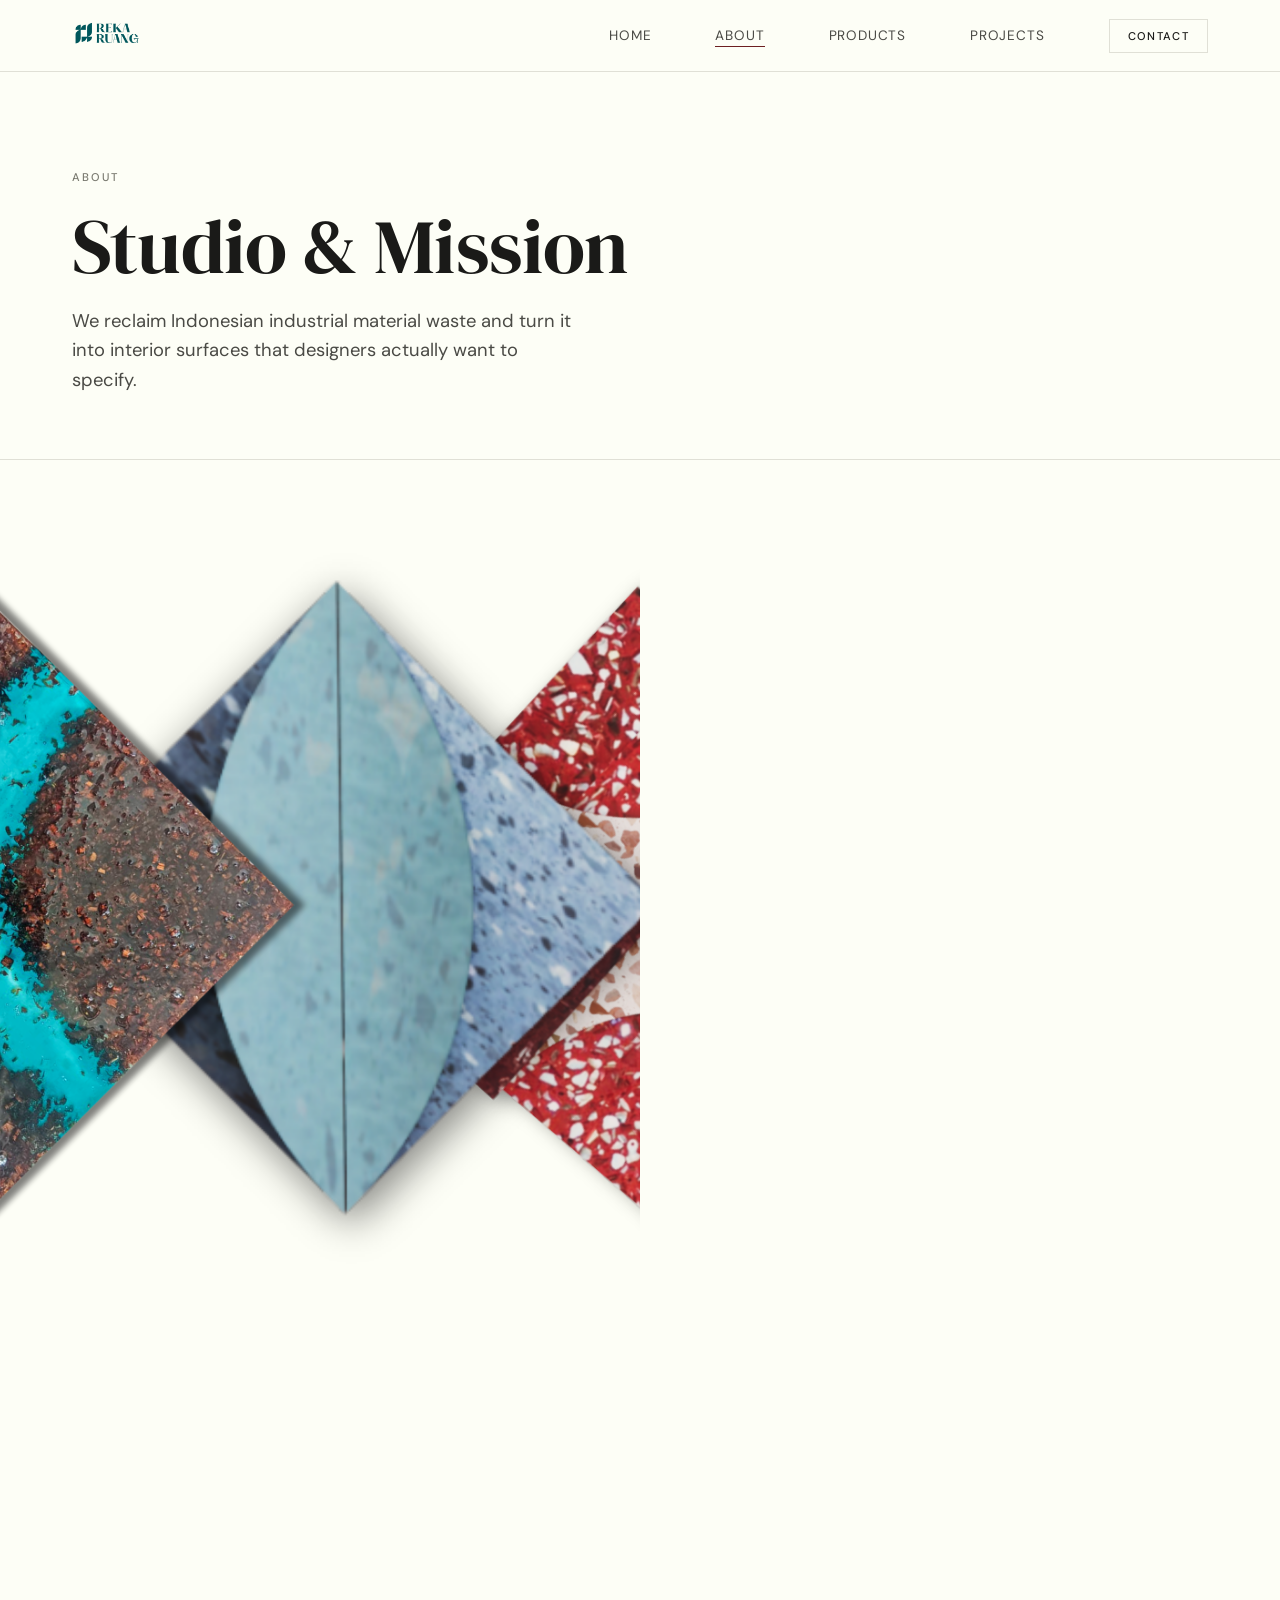
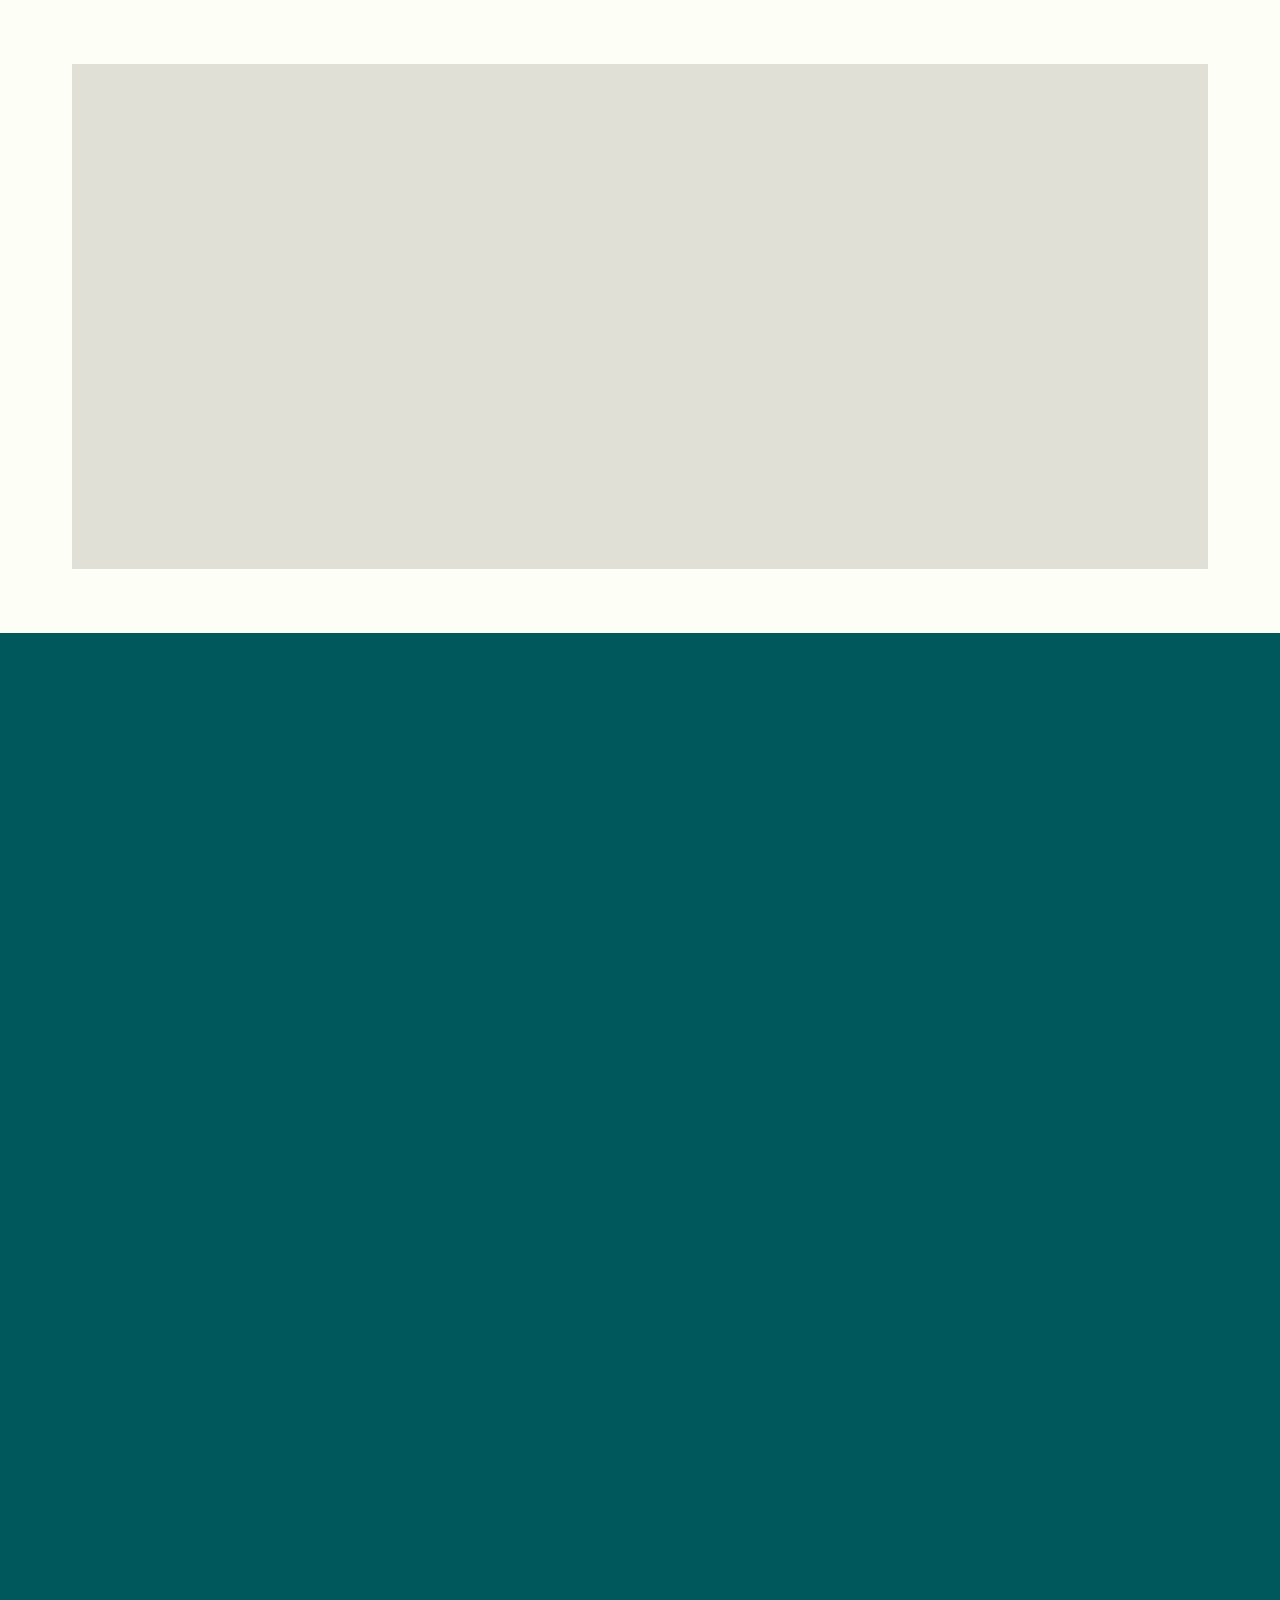
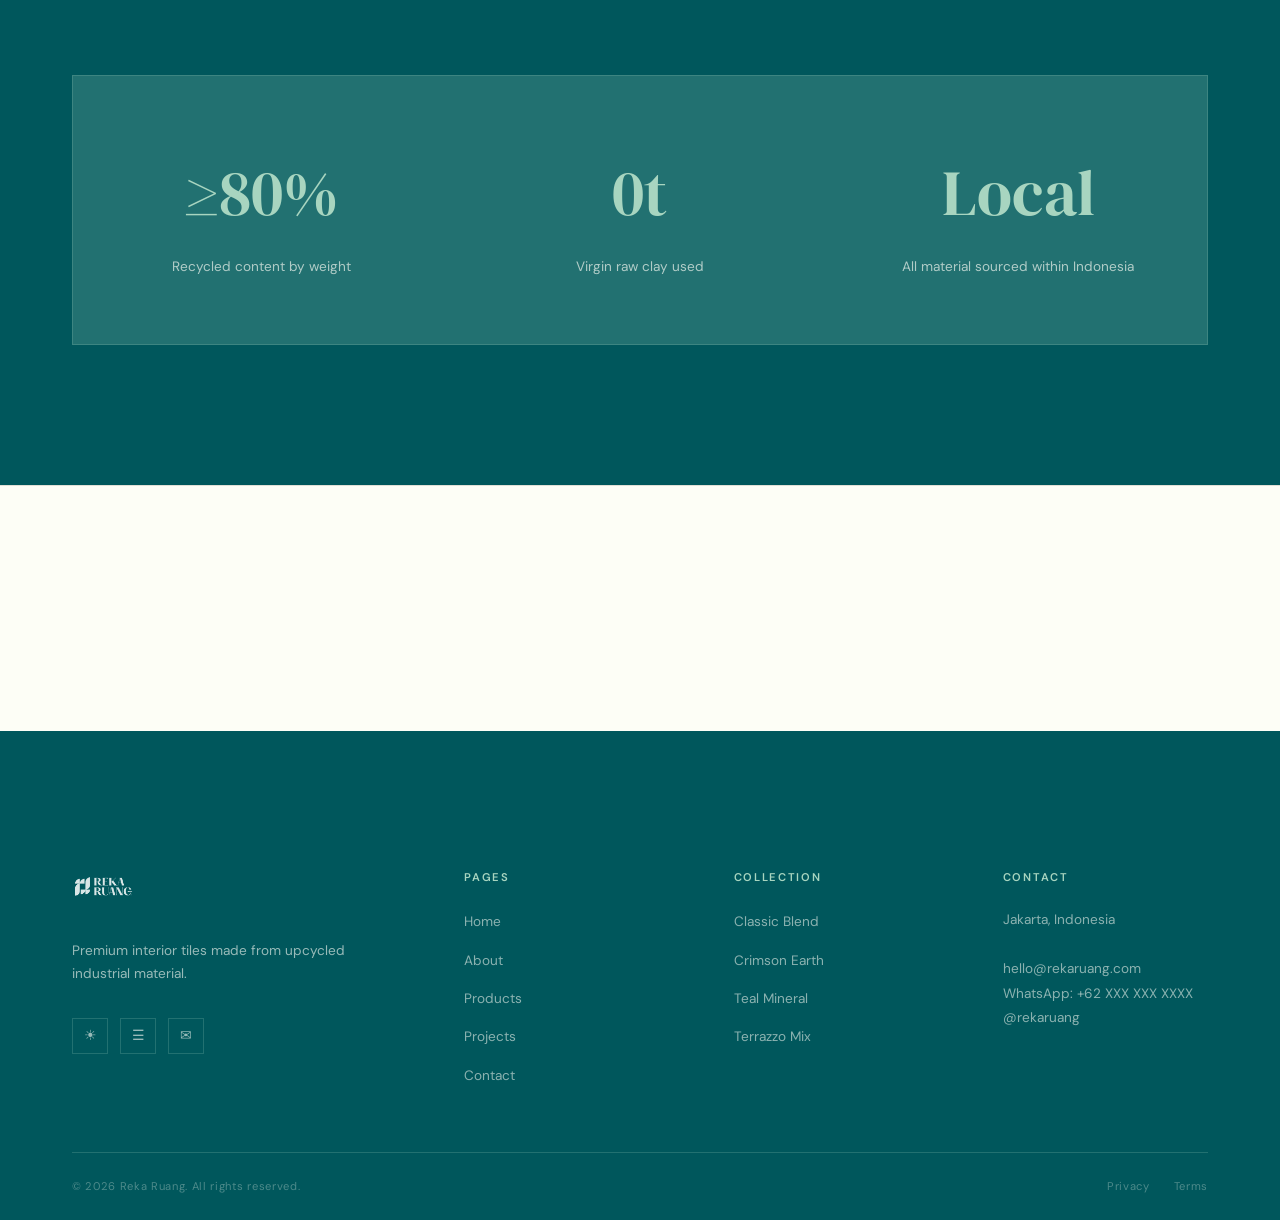
==== about.html @ 0cceb555 "first commit" ====
<!DOCTYPE html>
<html lang="en">

<head>
  <meta charset="UTF-8">
  <meta name="viewport" content="width=device-width, initial-scale=1.0">
  <meta name="description"
    content="About Reka Ruang — our studio, vision, and commitment to upcycled interior materials in Indonesia.">
  <title>About — Reka Ruang</title>
  <link rel="stylesheet" href="css/style.css">
</head>

<body>

  <!-- ══ NAVBAR ══ -->
  <nav class="navbar solid" aria-label="Main navigation">
    <div class="container navbar-inner">
      <a href="index.html" class="navbar-logo" aria-label="Reka Ruang Home">
        <img src="assets/images/ASSET LOGO.png" alt="Reka Ruang" class="logo-img">
      </a>
      <ul class="nav-links" role="list">
        <li><a href="index.html" class="nav-link">Home</a></li>
        <li><a href="about.html" class="nav-link active">About</a></li>
        <li><a href="catalog.html" class="nav-link">Products</a></li>
        <li><a href="gallery.html" class="nav-link">Projects</a></li>
        <li><a href="contact.html" class="nav-contact">Contact</a></li>
      </ul>
      <button class="hamburger" aria-label="Open menu" aria-expanded="false" aria-controls="mobile-menu">
        <span></span><span></span><span></span>
      </button>
    </div>
  </nav>
  <nav class="mobile-menu" id="mobile-menu" aria-label="Mobile navigation">
    <a href="index.html" class="nav-link">Home</a>
    <a href="about.html" class="nav-link active">About</a>
    <a href="catalog.html" class="nav-link">Products</a>
    <a href="gallery.html" class="nav-link">Projects</a>
    <a href="contact.html" class="nav-contact">Contact</a>
  </nav>

  <main>

    <!-- ══ PAGE HEADER ══ -->
    <header class="page-header" aria-label="About page header">
      <div class="container">
        <div class="page-header-inner">
          <div>
            <span class="label">About</span>
            <h1>Studio &amp; Mission</h1>
            <p>We reclaim Indonesian industrial material waste and turn it into interior surfaces that designers
              actually want to specify.</p>
          </div>
        </div>
      </div>
    </header>

    <!-- ══ STORY SPLIT ══ -->
    <div class="about-split" aria-labelledby="story-heading">
      <div class="about-split-img">
        <img src="assets/images/ASSET V4.png" alt="Reka Tiles collection — the three tile variants arranged"
          loading="eager">
      </div>
      <div class="about-split-text reveal">
        <span class="label-light">Founding Story</span>
        <h2 id="story-heading">Why does good<br><em>material get wasted?</em></h2>
        <p>
          <!-- PLACEHOLDER — replace with real founding story -->
          Reka Ruang was founded by designers who kept watching high-quality material leave Indonesian factories and
          construction sites as waste. Broken ceramic stock. Glass fragments. Mineral aggregate. Material with form,
          character, and physical integrity — discarded because it was no longer suitable in its original format.
        </p>
        <p>
          The studio exists to answer a different question: if this material still has value, can we turn it into
          something a specifier would proudly put on a project drawing?
        </p>
        <a href="catalog.html" class="link-arrow link-arrow-light">Explore the collection &rarr;</a>
      </div>
    </div>

    <!-- ══ VISION / MISSION ══ -->
    <section class="section-md" aria-labelledby="vm-heading">
      <div class="container">
        <div style="margin-bottom:var(--s8);" class="reveal">
          <span class="label" style="display:block;margin-bottom:var(--s4);">Direction</span>
          <h2 id="vm-heading">Vision &amp; Mission</h2>
        </div>

        <div class="vision-mission-grid">
          <div class="vm-card reveal">
            <span class="label-accent">Vision</span>
            <h3>
              <!-- PLACEHOLDER -->
              "An interior materials industry where zero good material is wasted."
            </h3>
            <p style="font-size:var(--text-sm);color:var(--text-secondary);line-height:1.7;">
              We see a built environment where sustainability is embedded in material specification — where architects
              choose materials that are better for the planet without compromising design quality.
            </p>
          </div>

          <div class="vm-card reveal reveal-d1">
            <span class="label-accent">Mission</span>
            <h3>How we work toward it</h3>
            <ul>
              <!-- PLACEHOLDER — replace with real mission points -->
              <li>Transform industrial material waste into premium, specifiable interior surfaces</li>
              <li>Make sustainable materials accessible to the design and construction industry</li>
              <li>Document the material composition and environmental benefit of every product</li>
              <li>Develop new upcycling processes that expand what's possible with reclaimed material</li>
              <li>Build trust with architects and designers through consistent quality and transparency</li>
            </ul>
          </div>
        </div>
      </div>
    </section>

    <!-- ══ DARK BAND: PROCESS ══ -->
    <section class="section dark-band" aria-labelledby="process-heading">
      <div class="container">
        <div style="max-width:640px;" class="reveal">
          <span class="label-light" style="display:block;margin-bottom:var(--s4);">Upcycling Process</span>
          <h2 id="process-heading" style="color:var(--color-canvas);margin-bottom:var(--s6);">
            How waste becomes<br>interior material.
          </h2>
          <p style="color:rgba(253,254,246,0.75);font-size:var(--text-lg);line-height:1.75;margin-bottom:var(--s4);">
            <!-- PLACEHOLDER — replace with verified process description -->
            Our production model is circular. We source waste material from local Indonesian factories, demolition
            sites, and material suppliers — collected in the state they arrive and processed at our studio into
            tile-grade material.
          </p>
        </div>

        <div class="process-list" style="max-width:680px;">
          <div class="process-item reveal">
            <span class="process-num">01</span>
            <div class="process-text">
              <h4 style="color:var(--color-canvas);">Sourcing</h4>
              <p style="color:rgba(253,254,246,0.65);">Broken ceramics, glass fragments, mineral aggregate, and fired
                clay waste collected from industrial partners and demolition sites across Indonesia.</p>
            </div>
          </div>
          <div class="process-item reveal reveal-d1" style="border-color:var(--border-dark);">
            <span class="process-num">02</span>
            <div class="process-text">
              <h4 style="color:var(--color-canvas);">Processing</h4>
              <p style="color:rgba(253,254,246,0.65);">Materials are cleaned, sorted by type and visual character, then
                crushed, milled, or sized depending on the tile variant being produced.</p>
            </div>
          </div>
          <div class="process-item reveal reveal-d2" style="border-color:var(--border-dark);">
            <span class="process-num">03</span>
            <div class="process-text">
              <h4 style="color:var(--color-canvas);">Composing</h4>
              <p style="color:rgba(253,254,246,0.65);">Processed aggregate is blended with a minimal binder — cement,
                eco-resin, or hydraulic material — and formed into tiles using our pressing method.</p>
            </div>
          </div>
          <div class="process-item reveal reveal-d3" style="border-color:var(--border-dark);">
            <span class="process-num">04</span>
            <div class="process-text">
              <h4 style="color:var(--color-canvas);">Curing &amp; QC</h4>
              <p style="color:rgba(253,254,246,0.65);">Tiles cure for a minimum of 28 days, then pass dimensional and
                surface quality checks before release for specification.</p>
            </div>
          </div>
        </div>

        <!-- Impact numbers -->
        <div class="impact-row" style="margin-top:var(--s9);border:1px solid var(--border-dark);" class="reveal">
          <div class="impact-item">
            <span class="impact-num">&ge;80%</span>
            <span class="impact-label">Recycled content by weight</span>
          </div>
          <div class="impact-item">
            <span class="impact-num">0t</span>
            <span class="impact-label">Virgin raw clay used</span>
          </div>
          <div class="impact-item">
            <span class="impact-num">Local</span>
            <span class="impact-label">All material sourced within Indonesia</span>
          </div>
        </div>
      </div>
    </section>

    <!-- ══ CTA ══ -->
    <section class="section-sm" style="padding:var(--s8) 0;border-top:1px solid var(--border);"
      aria-label="Collection call to action">
      <div class="container">
        <div style="display:flex;justify-content:space-between;align-items:center;flex-wrap:wrap;gap:var(--s5);"
          class="reveal">
          <h2>Ready to explore<br>the collection?</h2>
          <div style="display:flex;gap:var(--s4);flex-wrap:wrap;">
            <a href="catalog.html" class="btn btn-dark">Product Catalog</a>
            <a href="contact.html" class="btn btn-outline">Get in Touch</a>
          </div>
        </div>
      </div>
    </section>

  </main>

  <!-- ══ FOOTER ══ -->
  <footer class="footer" role="contentinfo">
    <div class="container">
      <div class="footer-top">
        <div class="footer-brand">
          <img src="assets/images/ASSET LOGO.png" alt="Reka Ruang" class="logo-img"
            style="filter:brightness(0) invert(1);opacity:0.85;">
          <p class="footer-tagline">Premium interior tiles made from upcycled industrial material.</p>
          <div class="footer-social">
            <a href="https://instagram.com/rekaruang" target="_blank" rel="noopener" class="social-link"
              aria-label="Instagram">&#9728;</a>
            <a href="https://wa.me/62xxxxxxxxx" target="_blank" rel="noopener" class="social-link"
              aria-label="WhatsApp">&#9776;</a>
            <a href="mailto:hello@rekaruang.com" class="social-link" aria-label="Email">&#9993;</a>
          </div>
        </div>
        <div class="footer-col">
          <h4>Pages</h4>
          <ul>
            <li><a href="index.html">Home</a></li>
            <li><a href="about.html">About</a></li>
            <li><a href="catalog.html">Products</a></li>
            <li><a href="gallery.html">Projects</a></li>
            <li><a href="contact.html">Contact</a></li>
          </ul>
        </div>
        <div class="footer-col">
          <h4>Collection</h4>
          <ul>
            <li><a href="catalog.html">Classic Blend</a></li>
            <li><a href="catalog.html">Crimson Earth</a></li>
            <li><a href="catalog.html">Teal Mineral</a></li>
            <li><a href="catalog.html">Terrazzo Mix</a></li>
          </ul>
        </div>
        <div class="footer-col">
          <h4>Contact</h4>
          <address>
            Jakarta, Indonesia<br><br>
            <a href="mailto:hello@rekaruang.com">hello@rekaruang.com</a><br>
            <a href="https://wa.me/62xxxxxxxxx" target="_blank" rel="noopener">WhatsApp: +62 XXX XXX XXXX</a><br>
            <a href="https://instagram.com/rekaruang" target="_blank" rel="noopener">@rekaruang</a>
          </address>
        </div>
      </div>
      <div class="footer-bottom">
        <p>&copy; 2026 Reka Ruang. All rights reserved.</p>
        <div class="footer-bottom-links"><a href="#">Privacy</a><a href="#">Terms</a></div>
      </div>
    </div>
  </footer>

  <script src="js/main.js"></script>
</body>

</html>
---- css/style.css ----
/* ============================================================
   REKA RUANG — Design System v2
   Minimalist editorial aesthetic. Inspired by fab-brick.com.
   Palette: #fdfef6 / #00575c / #6d1f21 / #a8d5c0
   Fonts: Hatton (headings) via @font-face, Aileron (body) via @font-face
   ============================================================ */

/* ── Google Fonts fallback (Aileron via closest match) ── */
@import url('https://fonts.googleapis.com/css2?family=DM+Serif+Display:ital@0;1&family=DM+Sans:wght@300;400;500&display=swap');

/* ── Custom font faces ─────────────────────────────────────
   Place Hatton and Aileron woff2 files in assets/fonts/ when available.
   Until then, DM Serif Display (Hatton-like) and DM Sans (Aileron-like) are used.
   ────────────────────────────────────────────────────────── */
/*
@font-face {
  font-family: 'Hatton';
  src: url('../assets/fonts/Hatton-Medium.woff2') format('woff2');
  font-weight: 500;
  font-style: normal;
  font-display: swap;
}
@font-face {
  font-family: 'Aileron';
  src: url('../assets/fonts/Aileron-Regular.woff2') format('woff2');
  font-weight: 400;
  font-style: normal;
  font-display: swap;
}
*/

/* ── Design Tokens ── */
:root {
  /* Palette */
  --color-canvas: #fdfef6;
  /* primary page background, card surfaces */
  --color-teal: #00575c;
  /* section backgrounds, dark content bands, footer */
  --color-crimson: #6d1f21;
  /* accent: tags, dividers, focused UI edges */
  --color-mint: #a8d5c0;
  /* muted helper text, dividers, secondary borders */
  --color-white: #ffffff;
  /* pure white for text on dark */

  /* Semantic aliases */
  --bg: var(--color-canvas);
  --bg-dark: var(--color-teal);
  --accent: var(--color-crimson);
  --muted: var(--color-mint);
  --text: #1a1a18;
  /* near-black on canvas */
  --text-secondary: #4a4a45;
  --text-muted: #7a7a70;
  --border: #e0e0d6;
  /* very light on canvas */
  --border-dark: rgba(168, 213, 192, 0.2);
  /* mint border on dark sections */

  /* Typography */
  --font-heading: 'DM Serif Display', 'Georgia', 'Times New Roman', serif;
  --font-body: 'DM Sans', 'Helvetica Neue', Arial, sans-serif;

  /* Scale */
  --text-xs: 0.7rem;
  --text-sm: 0.85rem;
  --text-base: 1rem;
  --text-lg: 1.15rem;
  --text-xl: 1.4rem;
  --text-2xl: 1.9rem;
  --text-3xl: 2.8rem;
  --text-4xl: 4rem;
  --text-5xl: 6rem;

  /* Spacing */
  --s1: 4px;
  --s2: 8px;
  --s3: 12px;
  --s4: 16px;
  --s5: 24px;
  --s6: 32px;
  --s7: 48px;
  --s8: 64px;
  --s9: 96px;
  --s10: 140px;

  /* Layout */
  --max-w: 1200px;
  --max-w-sm: 780px;
  --nav-h: 72px;
  --radius: 2px;
  /* fab-brick uses very little radius — almost none */

  /* Motion */
  --ease: cubic-bezier(0.25, 0.1, 0.25, 1);
  --ease-out: cubic-bezier(0, 0, 0.2, 1);
  --dur-fast: 0.18s;
  --dur: 0.32s;
  --dur-slow: 0.55s;
}

/* ── Reset ── */
*,
*::before,
*::after {
  box-sizing: border-box;
  margin: 0;
  padding: 0;
}

html {
  scroll-behavior: smooth;
  -webkit-text-size-adjust: 100%;
}

body {
  font-family: var(--font-body);
  font-size: var(--text-base);
  line-height: 1.65;
  color: var(--text);
  background: var(--bg);
  overflow-x: hidden;
}

img,
video {
  max-width: 100%;
  height: auto;
  display: block;
}

a {
  color: inherit;
  text-decoration: none;
}

button {
  font-family: var(--font-body);
  cursor: pointer;
  border: none;
  background: none;
}

ul,
ol {
  list-style: none;
}

address {
  font-style: normal;
}

/* ── Typography ── */
h1,
h2,
h3,
h4,
h5,
h6 {
  font-family: var(--font-heading);
  line-height: 1.15;
  color: var(--text);
  font-weight: 400;
  /* Hatton/DM Serif are naturally weighted at regular */
  letter-spacing: -0.01em;
}

h1 {
  font-size: clamp(2.6rem, 6vw, var(--text-5xl));
}

h2 {
  font-size: clamp(2rem, 4vw, var(--text-4xl));
}

h3 {
  font-size: clamp(1.4rem, 3vw, var(--text-3xl));
}

h4 {
  font-size: var(--text-xl);
}

h5 {
  font-size: var(--text-lg);
  font-family: var(--font-body);
  font-weight: 500;
  letter-spacing: 0.06em;
  text-transform: uppercase;
}

/* Labels — minimalist UPPERCASE small caps with letter spacing */
.label {
  font-family: var(--font-body);
  font-size: var(--text-xs);
  font-weight: 500;
  letter-spacing: 0.18em;
  text-transform: uppercase;
  color: var(--text-muted);
}

.label-accent {
  font-family: var(--font-body);
  font-size: var(--text-xs);
  font-weight: 500;
  letter-spacing: 0.18em;
  text-transform: uppercase;
  color: var(--accent);
}

.label-light {
  font-family: var(--font-body);
  font-size: var(--text-xs);
  font-weight: 500;
  letter-spacing: 0.18em;
  text-transform: uppercase;
  color: var(--muted);
}

/* ── Layout ── */
.container {
  max-width: var(--max-w);
  margin: 0 auto;
  padding: 0 var(--s6);
}

.container-sm {
  max-width: var(--max-w-sm);
  margin: 0 auto;
  padding: 0 var(--s6);
}

.section {
  padding: var(--s10) 0;
}

.section-md {
  padding: var(--s8) 0;
}

.section-sm {
  padding: var(--s7) 0;
}

/* ── Divider ── */
.divider {
  width: 32px;
  height: 1px;
  background: var(--accent);
  display: block;
}

.divider-full {
  width: 100%;
  height: 1px;
  background: var(--border);
  display: block;
}

.divider-full-dark {
  width: 100%;
  height: 1px;
  background: var(--border-dark);
  display: block;
}

/* ── Buttons ── */
.btn {
  display: inline-flex;
  align-items: center;
  gap: var(--s3);
  padding: 13px 28px;
  font-family: var(--font-body);
  font-size: var(--text-sm);
  font-weight: 500;
  letter-spacing: 0.06em;
  text-transform: uppercase;
  border-radius: 0;
  transition: all var(--dur) var(--ease);
  cursor: pointer;
  text-decoration: none;
  white-space: nowrap;
}

.btn-dark {
  background: var(--text);
  color: var(--color-canvas);
  border: 1px solid var(--text);
}

.btn-dark:hover {
  background: var(--bg-dark);
  border-color: var(--bg-dark);
}

.btn-teal {
  background: var(--bg-dark);
  color: var(--color-canvas);
  border: 1px solid var(--bg-dark);
}

.btn-teal:hover {
  background: #004448;
  border-color: #004448;
}

.btn-outline {
  background: transparent;
  color: var(--text);
  border: 1px solid var(--text);
}

.btn-outline:hover {
  background: var(--text);
  color: var(--color-canvas);
}

.btn-outline-light {
  background: transparent;
  color: var(--color-canvas);
  border: 1px solid rgba(253, 254, 246, 0.55);
}

.btn-outline-light:hover {
  background: var(--color-canvas);
  color: var(--text);
}

.btn-sm {
  padding: 9px 20px;
  font-size: var(--text-xs);
}

.btn:focus-visible,
a:focus-visible {
  outline: 2px solid var(--accent);
  outline-offset: 3px;
}

/* ── Arrow link — fab-brick style ── */
.link-arrow {
  display: inline-flex;
  align-items: center;
  gap: var(--s2);
  font-size: var(--text-sm);
  font-weight: 500;
  letter-spacing: 0.06em;
  text-transform: uppercase;
  color: var(--text);
  text-decoration: none;
  border-bottom: 1px solid var(--accent);
  padding-bottom: 2px;
  transition: all var(--dur-fast) var(--ease);
}

.link-arrow:hover {
  color: var(--accent);
  gap: var(--s3);
}

.link-arrow-light {
  color: var(--color-canvas);
  border-bottom-color: var(--muted);
}

.link-arrow-light:hover {
  color: var(--muted);
}

/* ── Tag pill ── */
.tag {
  display: inline-block;
  font-size: var(--text-xs);
  font-weight: 500;
  letter-spacing: 0.12em;
  text-transform: uppercase;
  color: var(--accent);
  border: 1px solid var(--accent);
  padding: 4px 10px;
  border-radius: 0;
}

.tag-muted {
  color: var(--text-muted);
  border-color: var(--border);
}

/* ── NAVBAR ── */
.navbar {
  position: fixed;
  top: 0;
  left: 0;
  right: 0;
  height: var(--nav-h);
  z-index: 1000;
  transition: background var(--dur) var(--ease), border-color var(--dur) var(--ease);
}

/* Default: transparent over hero */
.navbar.transparent {
  background: transparent;
  border-bottom: 1px solid transparent;
}

.navbar.scrolled {
  background: rgba(253, 254, 246, 0.97);
  backdrop-filter: blur(12px);
  -webkit-backdrop-filter: blur(12px);
  border-bottom: 1px solid var(--border);
}

/* Solid navbar (non-hero pages) */
.navbar.solid {
  background: var(--color-canvas);
  border-bottom: 1px solid var(--border);
}

.navbar-inner {
  height: 100%;
  display: flex;
  align-items: center;
  justify-content: space-between;
}

/* Logo */
.navbar-logo {
  display: flex;
  align-items: center;
  flex-shrink: 0;
  text-decoration: none;
}

.logo-img {
  height: 40px;
  width: auto;
  transition: opacity var(--dur-fast);
}

/* On transparent dark overlays invert the logo if needed */
.navbar.transparent .logo-img {
  filter: brightness(0) invert(1);
}

.navbar.scrolled .logo-img,
.navbar.solid .logo-img {
  filter: none;
}

.nav-links {
  display: flex;
  align-items: center;
  list-style: none;
  gap: var(--s8);
}

.nav-link {
  font-size: var(--text-sm);
  font-weight: 400;
  letter-spacing: 0.06em;
  text-transform: uppercase;
  color: rgba(253, 254, 246, 0.9);
  text-decoration: none;
  position: relative;
  transition: color var(--dur-fast);
  padding-bottom: 3px;
}

.nav-link::after {
  content: '';
  position: absolute;
  bottom: 0;
  left: 0;
  width: 0;
  height: 1px;
  background: var(--accent);
  transition: width var(--dur) var(--ease);
}

.nav-link:hover::after,
.nav-link.active::after {
  width: 100%;
}

.navbar.scrolled .nav-link,
.navbar.solid .nav-link {
  color: var(--text-secondary);
}

.navbar.scrolled .nav-link:hover,
.navbar.solid .nav-link:hover {
  color: var(--text);
}

.nav-contact {
  font-size: var(--text-xs);
  font-weight: 500;
  letter-spacing: 0.12em;
  text-transform: uppercase;
  color: rgba(253, 254, 246, 0.9);
  text-decoration: none;
  padding: 9px 18px;
  border: 1px solid rgba(253, 254, 246, 0.4);
  transition: all var(--dur-fast);
}

.nav-contact:hover {
  background: rgba(253, 254, 246, 0.12);
}

.navbar.scrolled .nav-contact,
.navbar.solid .nav-contact {
  color: var(--text);
  border-color: var(--border);
}

.navbar.scrolled .nav-contact:hover,
.navbar.solid .nav-contact:hover {
  background: var(--text);
  color: var(--color-canvas);
  border-color: var(--text);
}

/* Hamburger */
.hamburger {
  display: none;
  flex-direction: column;
  gap: 5px;
  background: none;
  border: none;
  cursor: pointer;
  padding: var(--s2);
}

.hamburger span {
  display: block;
  width: 22px;
  height: 1px;
  background: rgba(253, 254, 246, 0.9);
  transition: all var(--dur) var(--ease);
}

.navbar.scrolled .hamburger span,
.navbar.solid .hamburger span {
  background: var(--text);
}

.hamburger.open span:nth-child(1) {
  transform: translateY(6px) rotate(45deg);
}

.hamburger.open span:nth-child(2) {
  opacity: 0;
}

.hamburger.open span:nth-child(3) {
  transform: translateY(-6px) rotate(-45deg);
}

/* Mobile menu overlay */
.mobile-menu {
  display: none;
  position: fixed;
  top: var(--nav-h);
  left: 0;
  right: 0;
  background: var(--color-canvas);
  border-bottom: 1px solid var(--border);
  z-index: 999;
  padding: var(--s5) var(--s6) var(--s7);
  flex-direction: column;
  gap: 0;
  animation: menuIn 0.22s var(--ease-out);
}

.mobile-menu.open {
  display: flex;
}

.mobile-menu .nav-link {
  color: var(--text);
  font-size: var(--text-lg);
  font-family: var(--font-heading);
  font-weight: 400;
  letter-spacing: 0;
  text-transform: none;
  padding: var(--s4) 0;
  border-bottom: 1px solid var(--border);
}

.mobile-menu .nav-link::after {
  display: none;
}

.mobile-menu .nav-contact {
  color: var(--text);
  border-color: var(--border);
  margin-top: var(--s5);
  align-self: flex-start;
}

@keyframes menuIn {
  from {
    opacity: 0;
    transform: translateY(-8px);
  }

  to {
    opacity: 1;
    transform: translateY(0);
  }
}

/* ── Page header (inner pages) ── */
.page-header {
  padding-top: calc(var(--nav-h) + var(--s9));
  padding-bottom: var(--s8);
  background: var(--bg);
  border-bottom: 1px solid var(--border);
}

.page-header-inner {
  display: flex;
  justify-content: space-between;
  align-items: flex-end;
  gap: var(--s6);
  flex-wrap: wrap;
}

.page-header .label {
  margin-bottom: var(--s4);
  display: block;
}

.page-header h1 {
  max-width: 700px;
}

.page-header p {
  color: var(--text-secondary);
  max-width: 500px;
  margin-top: var(--s4);
  font-size: var(--text-lg);
  line-height: 1.6;
}

/* ── HOMEPAGE HERO ── */
.hero {
  position: relative;
  min-height: 100svh;
  display: flex;
  align-items: flex-end;
  overflow: hidden;
}

.hero-media {
  position: absolute;
  inset: 0;
}

.hero-media video,
.hero-media img {
  width: 100%;
  height: 100%;
  object-fit: cover;
  object-position: center;
}

.hero-overlay {
  position: absolute;
  inset: 0;
  background: linear-gradient(to top,
      rgba(0, 0, 0, 0.7) 0%,
      rgba(0, 0, 0, 0.35) 40%,
      rgba(0, 0, 0, 0.0) 100%);
}

.hero-content {
  position: relative;
  z-index: 2;
  width: 100%;
  padding-bottom: var(--s10);
}

.hero-content .label-light {
  opacity: 0;
  animation: fadeUp 0.8s var(--ease-out) 0.3s forwards;
  margin-bottom: var(--s5);
  display: block;
}

.hero-content h1 {
  color: var(--color-canvas);
  font-style: italic;
  opacity: 0;
  animation: fadeUp 0.9s var(--ease-out) 0.5s forwards;
  max-width: 820px;
  margin-bottom: var(--s6);
}

.hero-bottom {
  display: flex;
  align-items: flex-end;
  justify-content: space-between;
  gap: var(--s6);
  flex-wrap: wrap;
  opacity: 0;
  animation: fadeUp 0.9s var(--ease-out) 0.75s forwards;
}

.hero-tagline {
  font-size: var(--text-lg);
  color: rgba(253, 254, 246, 0.8);
  max-width: 440px;
  line-height: 1.6;
}

.hero-actions {
  display: flex;
  gap: var(--s4);
  flex-wrap: wrap;
}

/* ── INTRO BAND ── */
.intro-band {
  padding: var(--s9) 0;
  border-bottom: 1px solid var(--border);
}

.intro-band-inner {
  display: grid;
  grid-template-columns: 1fr 1fr;
  gap: var(--s9);
  align-items: center;
}

.intro-band h2 {
  margin-bottom: var(--s5);
}

.intro-band p {
  color: var(--text-secondary);
  line-height: 1.75;
  font-size: var(--text-lg);
}

.intro-stats {
  display: flex;
  flex-direction: column;
  gap: 0;
}

.intro-stat {
  display: flex;
  align-items: baseline;
  gap: var(--s4);
  padding: var(--s5) 0;
  border-bottom: 1px solid var(--border);
}

.intro-stat:first-child {
  border-top: 1px solid var(--border);
}

.stat-num {
  font-family: var(--font-heading);
  font-size: 3rem;
  line-height: 1;
  color: var(--accent);
  flex-shrink: 0;
  width: 90px;
}

.stat-text {
  color: var(--text-secondary);
  font-size: var(--text-sm);
  line-height: 1.5;
}

/* ── PRODUCT FEATURE SECTION ── */
.product-feature {
  padding: var(--s10) 0;
  border-bottom: 1px solid var(--border);
}

.product-feature-header {
  display: flex;
  justify-content: space-between;
  align-items: flex-end;
  margin-bottom: var(--s8);
  flex-wrap: wrap;
  gap: var(--s5);
}

.product-feature-header h2 {
  max-width: 500px;
}

.product-grid {
  display: grid;
  grid-template-columns: repeat(3, 1fr);
  gap: 1px;
  background: var(--border);
  border: 1px solid var(--border);
}

.product-card {
  background: var(--color-canvas);
  cursor: pointer;
  transition: background var(--dur-fast);
  position: relative;
  overflow: hidden;
}

.product-card:hover {
  background: var(--bg);
}

.product-img-wrap {
  aspect-ratio: 1;
  overflow: hidden;
  background: #f0f0e8;
}

.product-img-wrap img {
  width: 100%;
  height: 100%;
  object-fit: cover;
  transition: transform var(--dur-slow) var(--ease);
}

.product-card:hover .product-img-wrap img {
  transform: scale(1.04);
}

.product-info {
  padding: var(--s5) var(--s5) var(--s6);
  border-top: 1px solid var(--border);
}

.product-info .label-accent {
  margin-bottom: var(--s3);
  display: block;
}

.product-info h3 {
  font-size: var(--text-xl);
  margin-bottom: var(--s3);
  font-family: var(--font-heading);
  font-weight: 400;
}

.product-info .desc {
  font-size: var(--text-sm);
  color: var(--text-muted);
  line-height: 1.6;
  margin-bottom: var(--s4);
  display: -webkit-box;
  -webkit-line-clamp: 2;
  -webkit-box-orient: vertical;
  overflow: hidden;
}

.product-info-footer {
  display: flex;
  justify-content: space-between;
  align-items: center;
  padding-top: var(--s4);
  border-top: 1px solid var(--border);
}

.product-meta-chips {
  display: flex;
  gap: var(--s2);
  flex-wrap: wrap;
}

/* ── DARK BAND ── */
.dark-band {
  background: var(--bg-dark);
  color: var(--color-canvas);
}

.dark-band .label-light {
  margin-bottom: var(--s5);
  display: block;
}

.dark-band h2 {
  color: var(--color-canvas);
}

.dark-band p {
  color: rgba(253, 254, 246, 0.75);
}

/* ── GALLERY GRID ── */
.gallery-band {
  padding: var(--s10) 0;
}

.gallery-header {
  display: flex;
  justify-content: space-between;
  align-items: flex-end;
  margin-bottom: var(--s7);
  flex-wrap: wrap;
  gap: var(--s4);
}

.gallery-masonry {
  display: grid;
  grid-template-columns: repeat(12, 1fr);
  grid-auto-rows: 80px;
  gap: 2px;
}

.gm-item {
  overflow: hidden;
  cursor: pointer;
}

.gm-item img {
  width: 100%;
  height: 100%;
  object-fit: cover;
  transition: transform var(--dur-slow) var(--ease);
}

.gm-item:hover img {
  transform: scale(1.04);
}

/* Span assignments */
.gm-item:nth-child(1) {
  grid-column: 1 / 8;
  grid-row: 1 / 6;
}

/* big */
.gm-item:nth-child(2) {
  grid-column: 8 / 13;
  grid-row: 1 / 4;
}

/* top right */
.gm-item:nth-child(3) {
  grid-column: 8 / 10;
  grid-row: 4 / 7;
}

/* bottom mid-right */
.gm-item:nth-child(4) {
  grid-column: 10/ 13;
  grid-row: 4 / 7;
}

/* bottom right */

/* ── PROCESS / ABOUT SECTION ── */
.about-split {
  display: grid;
  grid-template-columns: 1fr 1fr;
  min-height: 560px;
}

.about-split-img {
  position: relative;
  overflow: hidden;
}

.about-split-img img {
  width: 100%;
  height: 100%;
  object-fit: cover;
}

.about-split-text {
  padding: var(--s10) var(--s9);
  display: flex;
  flex-direction: column;
  justify-content: center;
  background: var(--bg-dark);
  color: var(--color-canvas);
}

.about-split-text .label-light {
  margin-bottom: var(--s5);
  display: block;
}

.about-split-text h2 {
  color: var(--color-canvas);
  margin-bottom: var(--s6);
}

.about-split-text p {
  color: rgba(253, 254, 246, 0.8);
  line-height: 1.75;
  margin-bottom: var(--s5);
  font-size: var(--text-lg);
}

.about-split-text p:last-of-type {
  margin-bottom: var(--s7);
}

/* Process steps (About page) */
.process-list {
  margin-top: var(--s7);
}

.process-item {
  display: grid;
  grid-template-columns: 52px 1fr;
  gap: var(--s5);
  align-items: start;
  padding: var(--s5) 0;
  border-bottom: 1px solid var(--border);
}

.process-item:first-child {
  border-top: 1px solid var(--border);
}

.process-num {
  font-family: var(--font-heading);
  font-size: var(--text-2xl);
  font-style: italic;
  color: var(--accent);
  line-height: 1;
  padding-top: 2px;
}

.process-text h4 {
  font-family: var(--font-body);
  font-weight: 500;
  margin-bottom: var(--s2);
  font-size: var(--text-base);
}

.process-text p {
  color: var(--text-muted);
  font-size: var(--text-sm);
  line-height: 1.6;
}

/* ── CONTACT SECTION ── */
.contact-grid {
  display: grid;
  grid-template-columns: 1fr 1.2fr;
  gap: var(--s10);
  align-items: start;
}

.contact-channels {
  display: flex;
  flex-direction: column;
  gap: 0;
}

.contact-channel {
  display: flex;
  align-items: center;
  gap: var(--s5);
  padding: var(--s5) 0;
  border-bottom: 1px solid var(--border);
  text-decoration: none;
  color: var(--text);
  transition: color var(--dur-fast);
}

.contact-channel:first-child {
  border-top: 1px solid var(--border);
}

.contact-channel:hover {
  color: var(--accent);
}

.channel-icon {
  width: 40px;
  height: 40px;
  display: flex;
  align-items: center;
  justify-content: center;
  font-size: 1.2rem;
  flex-shrink: 0;
  border: 1px solid var(--border);
}

.channel-info .label {
  margin-bottom: 3px;
  display: block;
}

.channel-info .val {
  font-weight: 500;
  font-size: var(--text-base);
}

/* ── FORMS ── */
.form {
  display: flex;
  flex-direction: column;
  gap: var(--s5);
}

.form-row {
  display: grid;
  grid-template-columns: 1fr 1fr;
  gap: var(--s4);
}

.form-group {
  display: flex;
  flex-direction: column;
  gap: var(--s2);
}

.form-group label {
  font-size: var(--text-xs);
  font-weight: 500;
  letter-spacing: 0.1em;
  text-transform: uppercase;
  color: var(--text-secondary);
}

.form-group input,
.form-group textarea,
.form-group select {
  padding: 14px 0;
  border: none;
  border-bottom: 1px solid var(--border);
  border-radius: 0;
  font-family: var(--font-body);
  font-size: var(--text-base);
  color: var(--text);
  background: transparent;
  transition: border-color var(--dur-fast);
  outline: none;
  width: 100%;
  -webkit-appearance: none;
}

.form-group input:focus,
.form-group textarea:focus,
.form-group select:focus {
  border-bottom-color: var(--accent);
}

.form-group input.error,
.form-group textarea.error {
  border-bottom-color: var(--accent);
}

.form-group textarea {
  resize: vertical;
  min-height: 120px;
}

.field-error {
  font-size: var(--text-xs);
  color: var(--accent);
  display: none;
}

.field-error.visible {
  display: block;
}

.form-success {
  display: none;
  padding: var(--s6);
  border: 1px solid var(--muted);
  background: rgba(168, 213, 192, 0.08);
}

.form-success.visible {
  display: block;
}

.form-success h4 {
  margin-bottom: var(--s2);
  color: var(--bg-dark);
}

.form-success p {
  color: var(--text-secondary);
  font-size: var(--text-sm);
}

/* ── PRODUCT MODAL ── */
.modal-overlay {
  position: fixed;
  inset: 0;
  background: rgba(10, 10, 8, 0.7);
  z-index: 2000;
  display: flex;
  align-items: center;
  justify-content: center;
  padding: var(--s5);
  opacity: 0;
  visibility: hidden;
  transition: all var(--dur) var(--ease);
  backdrop-filter: blur(6px);
}

.modal-overlay.open {
  opacity: 1;
  visibility: visible;
}

.modal {
  background: var(--color-canvas);
  max-width: 900px;
  width: 100%;
  max-height: 90vh;
  overflow-y: auto;
  display: grid;
  grid-template-columns: 1fr 1fr;
  transform: translateY(24px);
  transition: transform var(--dur) var(--ease);
}

.modal-overlay.open .modal {
  transform: translateY(0);
}

.modal-img {
  position: relative;
  min-height: 460px;
  background: #f0f0e8;
}

.modal-img img {
  width: 100%;
  height: 100%;
  object-fit: cover;
}

.modal-close {
  position: absolute;
  top: var(--s4);
  right: var(--s4);
  width: 32px;
  height: 32px;
  background: rgba(253, 254, 246, 0.9);
  border: none;
  cursor: pointer;
  font-size: 1rem;
  display: flex;
  align-items: center;
  justify-content: center;
  transition: background var(--dur-fast);
}

.modal-close:hover {
  background: var(--color-canvas);
}

.modal-body {
  padding: var(--s7);
  overflow-y: auto;
  display: flex;
  flex-direction: column;
  gap: var(--s5);
}

.modal-body .label-accent {
  display: block;
}

.modal-body h2 {
  font-size: var(--text-2xl);
}

.modal-spec-grid {
  display: grid;
  grid-template-columns: 1fr 1fr;
  gap: var(--s4);
}

.modal-spec {
  padding-bottom: var(--s4);
  border-bottom: 1px solid var(--border);
}

.modal-spec .label {
  display: block;
  margin-bottom: var(--s1);
}

.modal-spec span {
  font-size: var(--text-sm);
  color: var(--text-secondary);
}

.modal-apps {
  display: flex;
  flex-wrap: wrap;
  gap: var(--s2);
}

.modal-actions {
  display: flex;
  gap: var(--s3);
  flex-wrap: wrap;
  margin-top: auto;
}

/* ── GALLERY PAGE ── */
.gallery-filters {
  display: flex;
  gap: 0;
  border-bottom: 1px solid var(--border);
  margin-bottom: var(--s8);
  overflow-x: auto;
}

.gallery-filter-btn {
  font-size: var(--text-xs);
  font-weight: 500;
  letter-spacing: 0.12em;
  text-transform: uppercase;
  padding: var(--s4) var(--s6);
  color: var(--text-muted);
  background: none;
  border: none;
  border-bottom: 2px solid transparent;
  cursor: pointer;
  white-space: nowrap;
  transition: all var(--dur-fast);
}

.gallery-filter-btn:hover {
  color: var(--text);
}

.gallery-filter-btn.active {
  color: var(--accent);
  border-bottom-color: var(--accent);
}

.gallery-grid-page {
  display: grid;
  grid-template-columns: repeat(2, 1fr);
  gap: 2px;
}

.gallery-page-item {
  position: relative;
  overflow: hidden;
  aspect-ratio: 4/3;
  cursor: pointer;
  background: #f0f0e8;
}

.gallery-page-item img {
  width: 100%;
  height: 100%;
  object-fit: cover;
  transition: transform var(--dur-slow) var(--ease);
}

.gallery-page-item:hover img {
  transform: scale(1.04);
}

.gallery-page-item.wide {
  grid-column: span 2;
  aspect-ratio: 16/6;
}

.gallery-caption-overlay {
  position: absolute;
  inset: 0;
  background: linear-gradient(to top, rgba(0, 87, 92, 0.85) 0%, transparent 60%);
  display: flex;
  align-items: flex-end;
  padding: var(--s5);
  opacity: 0;
  transition: opacity var(--dur) var(--ease);
}

.gallery-page-item:hover .gallery-caption-overlay {
  opacity: 1;
}

.gallery-caption-overlay h4 {
  color: var(--color-canvas);
  font-size: var(--text-base);
  margin-bottom: 4px;
}

.gallery-caption-overlay p {
  color: var(--muted);
  font-size: var(--text-xs);
}

/* ── ABOUT PAGE ── */
.vision-mission-grid {
  display: grid;
  grid-template-columns: 1fr 1fr;
  gap: 1px;
  background: var(--border);
  border: 1px solid var(--border);
}

.vm-card {
  background: var(--color-canvas);
  padding: var(--s8);
}

.vm-card .label-accent {
  display: block;
  margin-bottom: var(--s5);
}

.vm-card h3 {
  font-style: italic;
  color: var(--bg-dark);
  margin-bottom: var(--s6);
  font-size: var(--text-2xl);
}

.vm-card ul {
  display: flex;
  flex-direction: column;
  gap: var(--s3);
}

.vm-card li {
  font-size: var(--text-sm);
  color: var(--text-secondary);
  line-height: 1.6;
  display: flex;
  gap: var(--s4);
  align-items: flex-start;
}

.vm-card li::before {
  content: '';
  width: 4px;
  height: 4px;
  background: var(--accent);
  border-radius: 50%;
  flex-shrink: 0;
  margin-top: 8px;
}

/* Impact numbers */
.impact-row {
  display: grid;
  grid-template-columns: repeat(3, 1fr);
  gap: 1px;
  background: var(--border-dark);
}

.impact-item {
  padding: var(--s8) var(--s7);
  text-align: center;
}

.impact-num {
  font-family: var(--font-heading);
  font-size: clamp(2.5rem, 5vw, 4rem);
  color: var(--muted);
  display: block;
  margin-bottom: var(--s2);
}

.impact-label {
  font-size: var(--text-sm);
  color: rgba(253, 254, 246, 0.65);
}

/* ── FOOTER ── */
.footer {
  background: var(--bg-dark);
  color: var(--color-canvas);
}

.footer-top {
  display: grid;
  grid-template-columns: 1.6fr 1fr 1fr 1fr;
  gap: var(--s8);
  padding: var(--s10) 0 var(--s8);
  border-bottom: 1px solid var(--border-dark);
}

.footer-brand .logo-img {
  height: 36px;
  margin-bottom: var(--s6);
}

.footer-tagline {
  font-size: var(--text-sm);
  color: rgba(253, 254, 246, 0.6);
  line-height: 1.7;
  margin-bottom: var(--s6);
}

.footer-social {
  display: flex;
  gap: var(--s3);
}

.social-link {
  width: 36px;
  height: 36px;
  border: 1px solid var(--border-dark);
  display: flex;
  align-items: center;
  justify-content: center;
  font-size: 0.9rem;
  color: rgba(253, 254, 246, 0.6);
  text-decoration: none;
  transition: all var(--dur-fast);
}

.social-link:hover {
  background: rgba(253, 254, 246, 0.08);
  color: var(--color-canvas);
}

.footer-col h4 {
  font-family: var(--font-body);
  font-size: var(--text-xs);
  font-weight: 600;
  letter-spacing: 0.15em;
  text-transform: uppercase;
  color: var(--muted);
  margin-bottom: var(--s5);
}

.footer-col ul {
  display: flex;
  flex-direction: column;
  gap: var(--s3);
}

.footer-col ul li a {
  font-size: var(--text-sm);
  color: rgba(253, 254, 246, 0.55);
  text-decoration: none;
  transition: color var(--dur-fast);
}

.footer-col ul li a:hover {
  color: var(--color-canvas);
}

.footer-col address {
  font-size: var(--text-sm);
  color: rgba(253, 254, 246, 0.55);
  line-height: 1.8;
}

.footer-col address a {
  color: inherit;
  text-decoration: none;
  transition: color var(--dur-fast);
}

.footer-col address a:hover {
  color: var(--color-canvas);
}

.footer-bottom {
  padding: var(--s5) 0;
  display: flex;
  align-items: center;
  justify-content: space-between;
  flex-wrap: wrap;
  gap: var(--s4);
}

.footer-bottom p,
.footer-bottom a {
  font-size: var(--text-xs);
  color: rgba(253, 254, 246, 0.3);
  text-decoration: none;
  letter-spacing: 0.06em;
}

.footer-bottom a:hover {
  color: rgba(253, 254, 246, 0.7);
}

.footer-bottom-links {
  display: flex;
  gap: var(--s5);
}

/* ── Scroll Animations ── */
.reveal {
  opacity: 0;
  transform: translateY(22px);
  transition: opacity 0.7s var(--ease-out), transform 0.7s var(--ease-out);
}

.reveal.visible {
  opacity: 1;
  transform: translateY(0);
}

.reveal-d1 {
  transition-delay: 0.1s;
}

.reveal-d2 {
  transition-delay: 0.2s;
}

.reveal-d3 {
  transition-delay: 0.3s;
}

.reveal-d4 {
  transition-delay: 0.4s;
}

@keyframes fadeUp {
  from {
    opacity: 0;
    transform: translateY(20px);
  }

  to {
    opacity: 1;
    transform: translateY(0);
  }
}

/* ── Catalog controls (sticky filter) ── */
.catalog-controls {
  position: sticky;
  top: var(--nav-h);
  background: rgba(253, 254, 246, 0.97);
  backdrop-filter: blur(12px);
  z-index: 100;
  border-bottom: 1px solid var(--border);
  padding: var(--s4) 0;
}

.catalog-filter-row {
  display: flex;
  align-items: center;
  justify-content: space-between;
  flex-wrap: wrap;
  gap: var(--s3);
}

.filter-btns {
  display: flex;
  gap: var(--s2);
  flex-wrap: wrap;
}

.filter-btn {
  font-size: var(--text-xs);
  font-weight: 500;
  letter-spacing: 0.1em;
  text-transform: uppercase;
  padding: 7px 14px;
  color: var(--text-muted);
  background: none;
  border: 1px solid var(--border);
  cursor: pointer;
  transition: all var(--dur-fast);
}

.filter-btn:hover {
  border-color: var(--text);
  color: var(--text);
}

.filter-btn.active {
  background: var(--accent);
  border-color: var(--accent);
  color: var(--color-canvas);
}

.result-count {
  font-size: var(--text-xs);
  color: var(--text-muted);
  letter-spacing: 0.06em;
}

.catalog-section {
  padding: var(--s8) 0 var(--s10);
}

.products-grid {
  display: grid;
  grid-template-columns: repeat(3, 1fr);
  gap: 1px;
  background: var(--border);
  border: 1px solid var(--border);
}

.products-empty {
  grid-column: 1/-1;
  text-align: center;
  padding: var(--s10);
  color: var(--text-muted);
  font-size: var(--text-lg);
  background: var(--color-canvas);
}

/* ── Responsive ── */
@media (max-width: 1024px) {
  :root {
    --s10: 96px;
    --s9: 72px;
  }

  .footer-top {
    grid-template-columns: 1fr 1fr;
    gap: var(--s6);
  }

  .hero-content h1 {
    font-size: clamp(2.2rem, 5vw, 4rem);
  }

  .products-grid {
    grid-template-columns: repeat(2, 1fr);
  }

  .gallery-masonry {
    grid-auto-rows: 65px;
  }

  .intro-band-inner {
    gap: var(--s7);
  }
}

@media (max-width: 768px) {
  :root {
    --nav-h: 60px;
    --s10: 72px;
    --s9: 56px;
    --s8: 40px;
  }

  .nav-links {
    display: none;
  }

  .hamburger {
    display: flex;
  }

  .hero-content h1 {
    font-size: clamp(2rem, 7vw, 3rem);
  }

  .hero-bottom {
    flex-direction: column;
    align-items: flex-start;
  }

  .intro-band-inner {
    grid-template-columns: 1fr;
  }

  .about-split {
    grid-template-columns: 1fr;
    min-height: unset;
  }

  .about-split-img {
    height: 320px;
  }

  .about-split-text {
    padding: var(--s7) var(--s6);
  }

  .product-grid {
    grid-template-columns: 1fr 1fr;
  }

  .products-grid {
    grid-template-columns: 1fr;
  }

  .gallery-grid-page {
    grid-template-columns: 1fr;
  }

  .gallery-page-item.wide {
    grid-column: span 1;
    aspect-ratio: 4/3;
  }

  .vision-mission-grid {
    grid-template-columns: 1fr;
  }

  .impact-row {
    grid-template-columns: 1fr;
  }

  .contact-grid {
    grid-template-columns: 1fr;
    gap: var(--s7);
  }

  .modal {
    grid-template-columns: 1fr;
    max-width: 480px;
  }

  .modal-img {
    min-height: 260px;
  }

  .footer-top {
    grid-template-columns: 1fr;
    gap: var(--s6);
  }

  .footer-bottom {
    flex-direction: column;
    text-align: center;
  }

  .gallery-masonry {
    grid-template-columns: 1fr 1fr;
    grid-auto-rows: 160px;
  }

  .gm-item:nth-child(1) {
    grid-column: 1/3;
    grid-row: 1/3;
  }

  .gm-item:nth-child(2) {
    grid-column: 1/2;
    grid-row: 3/4;
  }

  .gm-item:nth-child(3) {
    grid-column: 2/3;
    grid-row: 3/4;
  }

  .gm-item:nth-child(4) {
    grid-column: 1/3;
    grid-row: 4/5;
  }

  .form-row {
    grid-template-columns: 1fr;
  }

  .page-header {
    padding-top: calc(var(--nav-h) + var(--s7));
    padding-bottom: var(--s6);
  }

  .page-header-inner {
    flex-direction: column;
    align-items: flex-start;
  }

  .modal-spec-grid {
    grid-template-columns: 1fr;
  }

  .catalog-filter-row {
    flex-direction: column;
    align-items: flex-start;
  }
}

@media (max-width: 480px) {
  .product-grid {
    grid-template-columns: 1fr;
  }

  .hero-actions {
    flex-direction: column;
    width: 100%;
  }

  .hero-actions .btn {
    width: 100%;
    justify-content: center;
  }

  h1 {
    font-size: 2rem;
  }

  h2 {
    font-size: 1.7rem;
  }
}
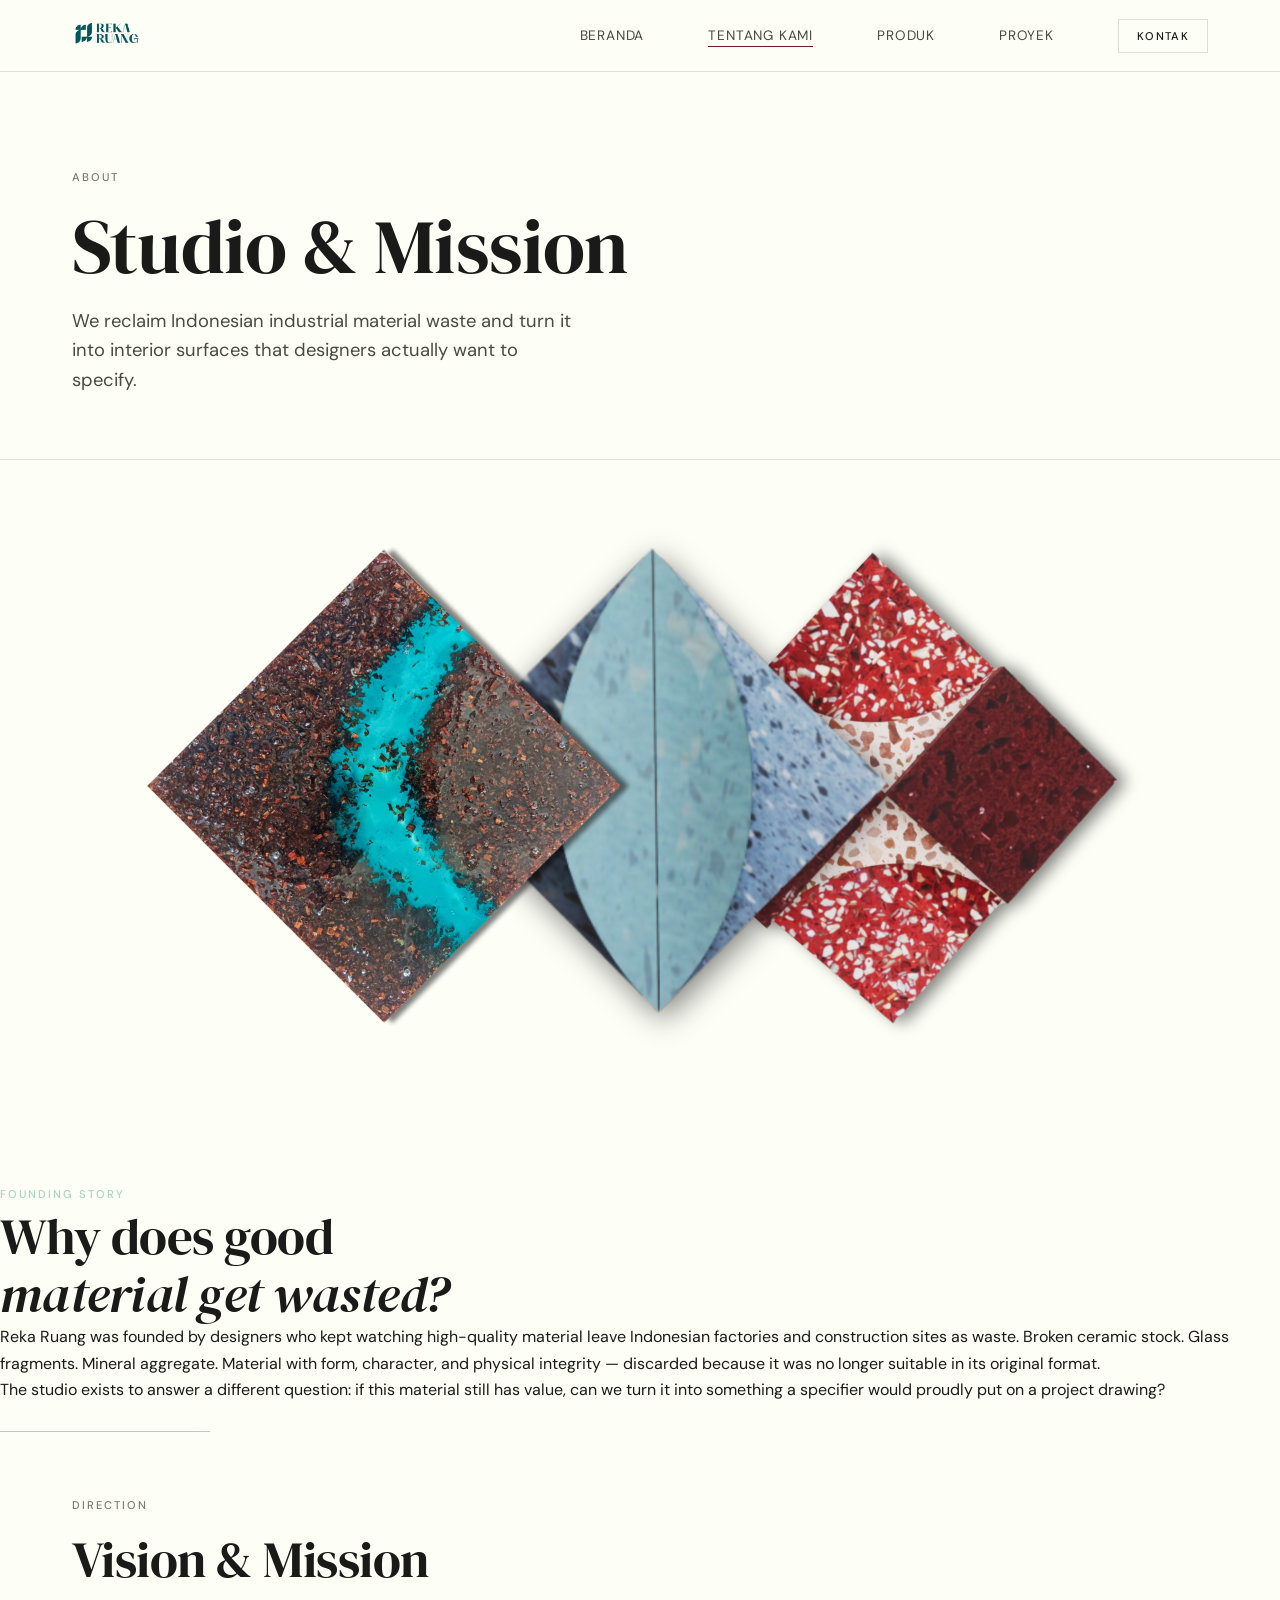
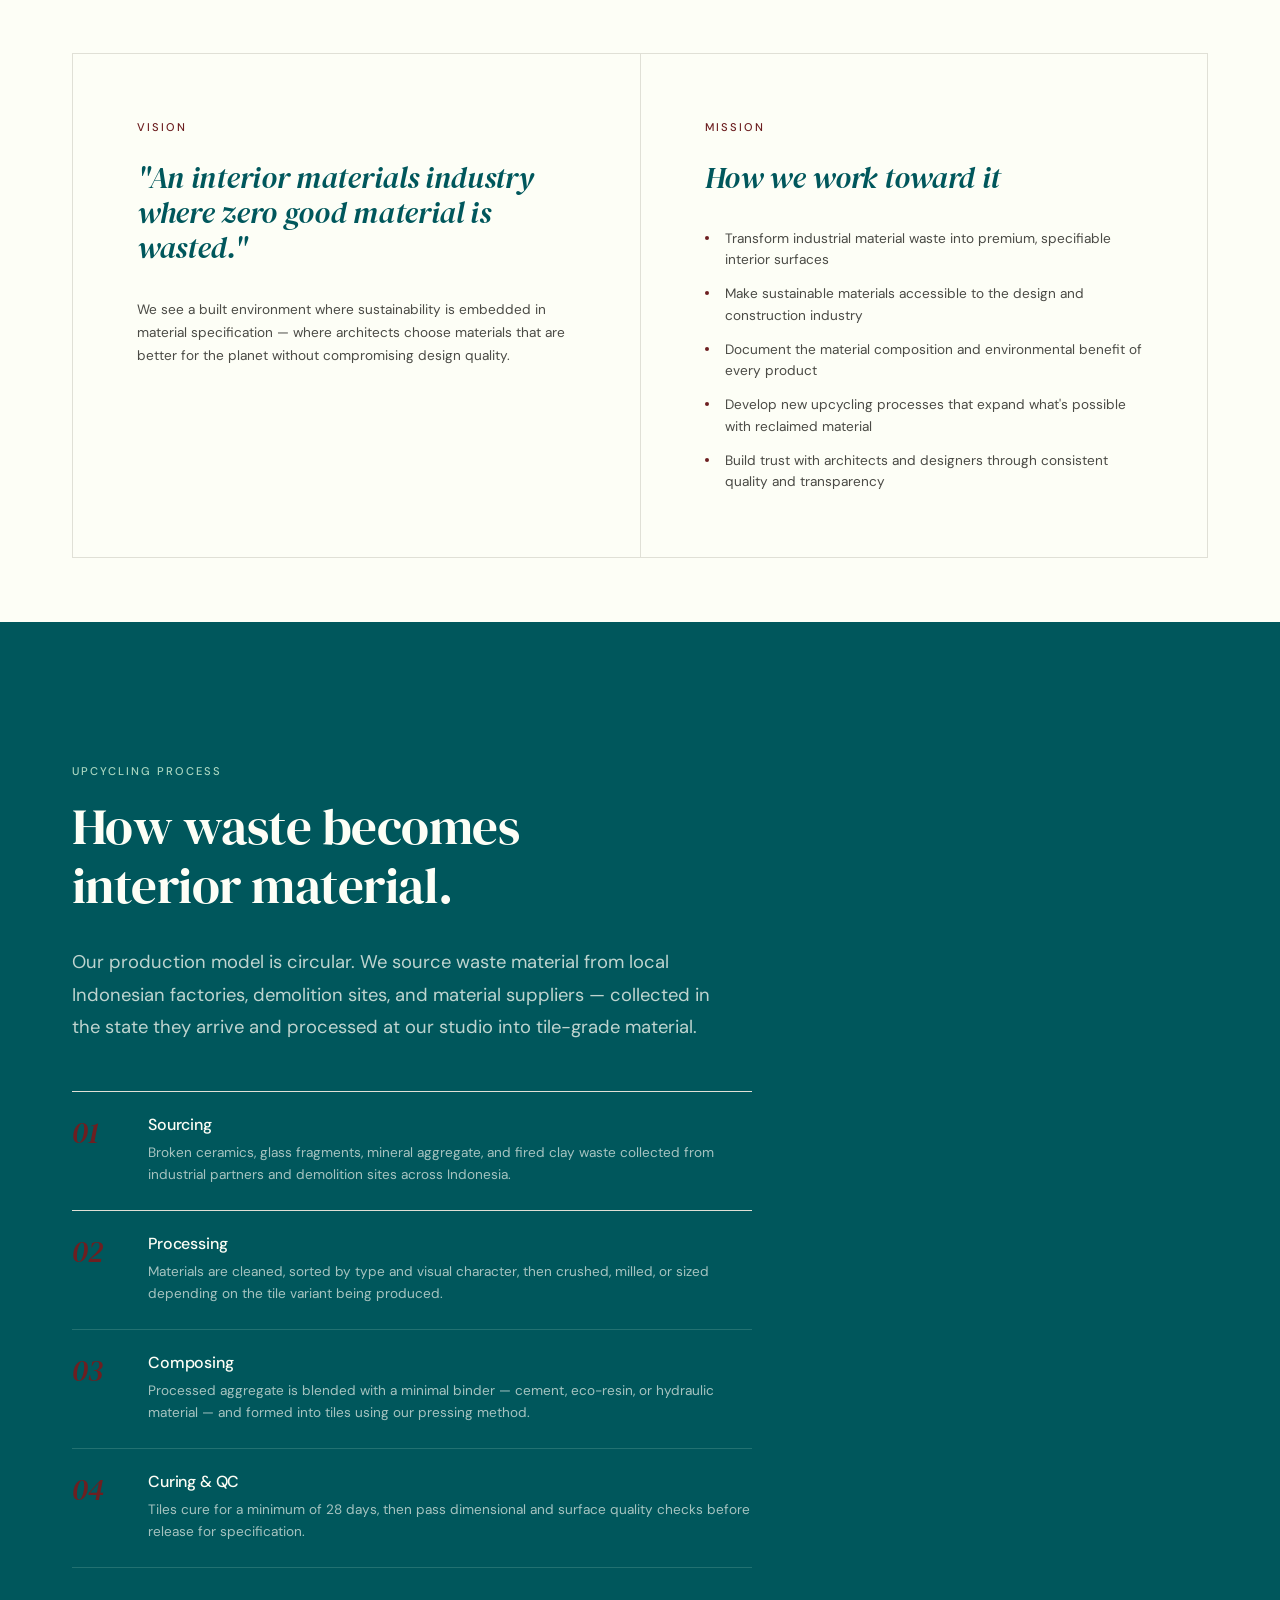
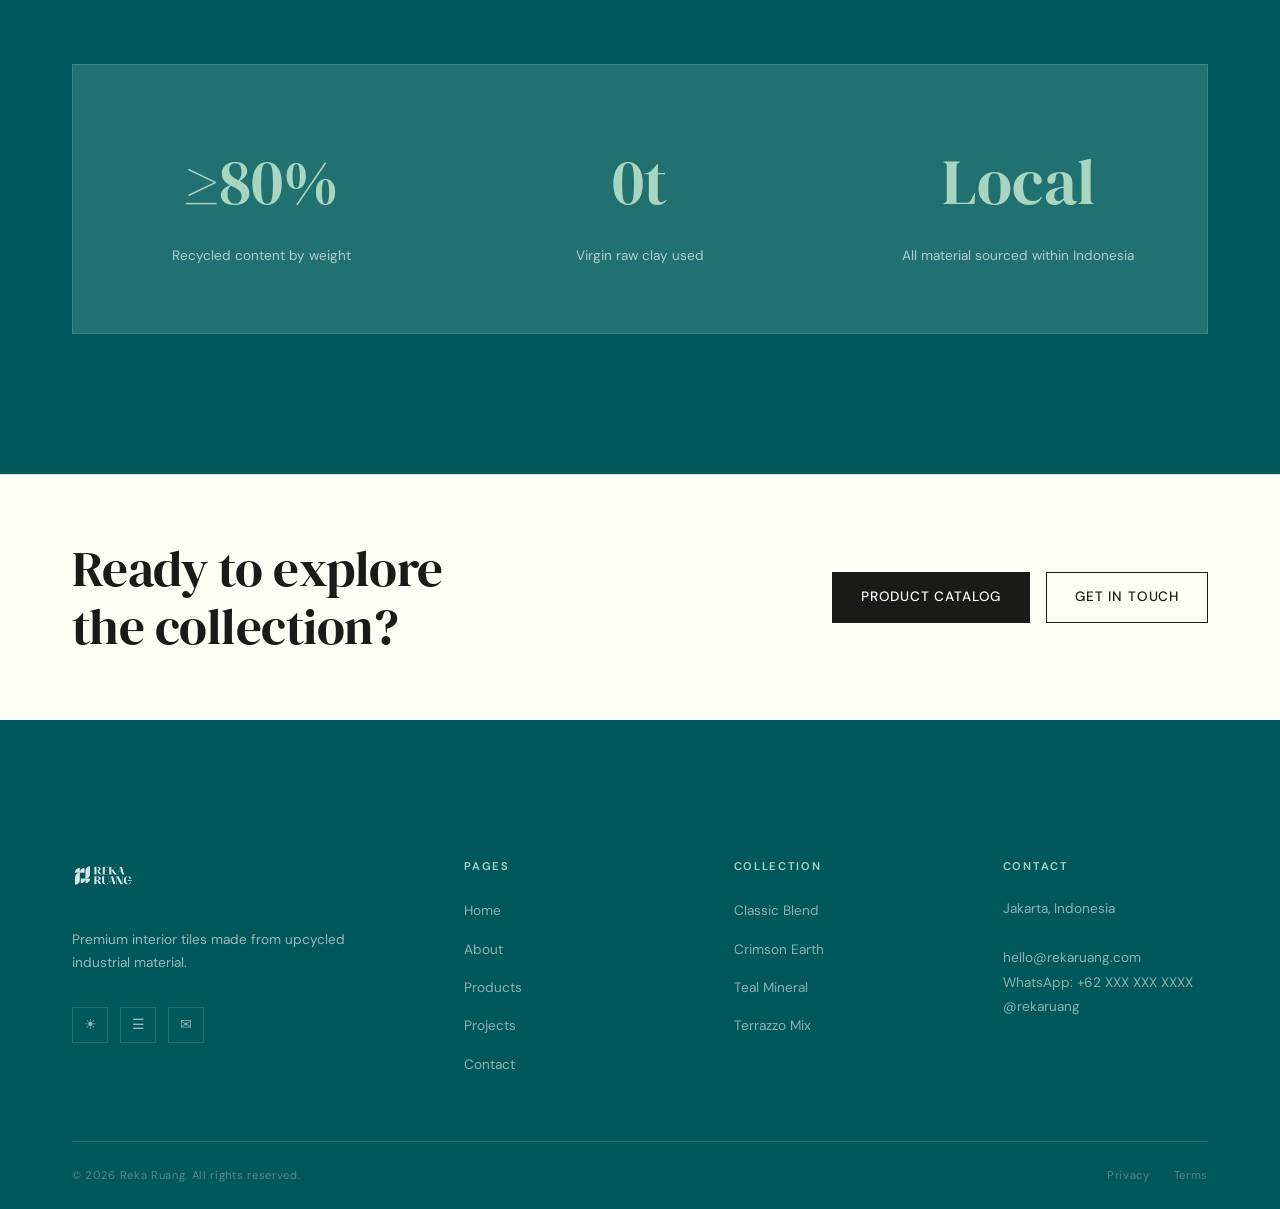
==== commit a085c344: "feat: minimalist home, navbar as components" ====
--- a/about.html
+++ b/about.html
@@ -12,31 +12,8 @@
 
 <body>
 
-  <!-- ══ NAVBAR ══ -->
-  <nav class="navbar solid" aria-label="Main navigation">
-    <div class="container navbar-inner">
-      <a href="index.html" class="navbar-logo" aria-label="Reka Ruang Home">
-        <img src="assets/images/ASSET LOGO.png" alt="Reka Ruang" class="logo-img">
-      </a>
-      <ul class="nav-links" role="list">
-        <li><a href="index.html" class="nav-link">Home</a></li>
-        <li><a href="about.html" class="nav-link active">About</a></li>
-        <li><a href="catalog.html" class="nav-link">Products</a></li>
-        <li><a href="gallery.html" class="nav-link">Projects</a></li>
-        <li><a href="contact.html" class="nav-contact">Contact</a></li>
-      </ul>
-      <button class="hamburger" aria-label="Open menu" aria-expanded="false" aria-controls="mobile-menu">
-        <span></span><span></span><span></span>
-      </button>
-    </div>
-  </nav>
-  <nav class="mobile-menu" id="mobile-menu" aria-label="Mobile navigation">
-    <a href="index.html" class="nav-link">Home</a>
-    <a href="about.html" class="nav-link active">About</a>
-    <a href="catalog.html" class="nav-link">Products</a>
-    <a href="gallery.html" class="nav-link">Projects</a>
-    <a href="contact.html" class="nav-contact">Contact</a>
-  </nav>
+  <!-- ══ NAVBAR (Dynamic) ══ -->
+  <div id="navbar-placeholder" data-nav-class="solid"></div>
 
   <main>
 
--- a/css/style.css
+++ b/css/style.css
@@ -396,10 +396,26 @@
   transition: background var(--dur) var(--ease), border-color var(--dur) var(--ease);
 }
 
-/* Default: transparent over hero */
+/* Default: solid on home (per split hero redesign) */
 .navbar.transparent {
-  background: transparent;
-  border-bottom: 1px solid transparent;
+  background: rgba(253, 254, 246, 0.5);
+  /* Semi-transparent canvas color */
+  backdrop-filter: blur(12px);
+  -webkit-backdrop-filter: blur(12px);
+  border-bottom: 1px solid rgba(0, 0, 0, 0.05);
+}
+
+.navbar.transparent .nav-link {
+  color: var(--text-secondary);
+}
+
+.navbar.transparent .nav-contact {
+  color: var(--text);
+  border-color: var(--border);
+}
+
+.navbar.transparent .logo-img {
+  filter: none;
 }
 
 .navbar.scrolled {
@@ -436,14 +452,11 @@
   transition: opacity var(--dur-fast);
 }
 
-/* On transparent dark overlays invert the logo if needed */
+.navbar.scrolled .logo-img,
+.navbar.solid .logo-img,
 .navbar.transparent .logo-img {
-  filter: brightness(0) invert(1);
-}
-
-.navbar.scrolled .logo-img,
-.navbar.solid .logo-img {
   filter: none;
+  /* Stick to original color as requested */
 }
 
 .nav-links {
@@ -643,10 +656,143 @@
   line-height: 1.6;
 }
 
-/* ── HOMEPAGE HERO ── */
+/* ── HERO SPLIT (Figma Inspired) ── */
+.hero-split {
+  height: 100svh;
+  display: flex;
+  background: var(--color-canvas);
+  overflow: hidden;
+  position: relative;
+}
+
+.hero-split-left {
+  flex: 0 0 60%;
+  position: relative;
+  background: var(--color-canvas);
+  display: flex;
+  flex-direction: column;
+}
+
+.hero-split-right {
+  flex: 0 0 40%;
+  position: relative;
+  background: #D9D9D9;
+}
+
+.hero-split-right video {
+  width: 100%;
+  height: 100%;
+  object-fit: cover;
+}
+
+/* Masking Branding */
+.branding-interactive {
+  position: absolute;
+  left: 84px;
+  top: 193px;
+  width: 588px;
+  height: 600px;
+  z-index: 10;
+}
+
+.branding-mask-layer {
+  position: absolute;
+  inset: 0;
+  -webkit-mask-image: url('../assets/images/logo-tok.svg'), url('../assets/images/text_logo-tok.svg');
+  mask-image: url('../assets/images/logo-tok.svg'), url('../assets/images/text_logo-tok.svg');
+  -webkit-mask-repeat: no-repeat;
+  mask-repeat: no-repeat;
+  -webkit-mask-position: 0.5px 16.5px, 0.5px 314.5px;
+  mask-position: 0.5px 16.5px, 0.5px 314.5px;
+  -webkit-mask-size: 218px 265px, 567px 269px;
+  mask-size: 218px 265px, 567px 269px;
+  background: var(--bg-dark);
+  /* Fallback */
+}
+
+.branding-mask-layer video {
+  width: 100%;
+  height: 100%;
+  object-fit: cover;
+}
+
+.hero-split-tagline {
+  position: absolute;
+  left: 326px;
+  top: 776px;
+  font-family: 'Aileron', 'DM Sans', sans-serif;
+  font-size: 32px;
+  font-style: italic;
+  font-weight: 200;
+  color: var(--text);
+  letter-spacing: 0.02em;
+}
+
+/* Mobile Hero Redesign Override */
+@media (max-width: 768px) {
+  .hero-split {
+    height: 100vh;
+  }
+
+  .hero-split-left {
+    position: absolute;
+    inset: 0;
+    width: 100%;
+    z-index: 10;
+    background: transparent;
+    display: flex;
+    align-items: center;
+    justify-content: center;
+  }
+
+  .hero-split-right {
+    flex: 0 0 100%;
+    width: 100%;
+  }
+
+  .branding-interactive {
+    position: relative;
+    left: 0;
+    top: 0;
+    width: 280px;
+    height: 300px;
+    margin: 0 auto;
+    display: flex;
+    flex-direction: column;
+    align-items: center;
+  }
+
+  .branding-mask-layer {
+    background: var(--color-canvas);
+    /* Solid #fdfef6 color on mobile */
+    -webkit-mask-size: 100px 121px, 260px 123px;
+    mask-size: 100px 121px, 260px 123px;
+    -webkit-mask-position: center 0, center 150px;
+    mask-position: center 0, center 150px;
+  }
+
+  .branding-mask-layer video {
+    display: none;
+    /* No video masking on mobile for legibility */
+  }
+
+  .hero-split-tagline {
+    position: relative;
+    left: 0;
+    top: auto;
+    margin-top: var(--s8);
+    font-size: 20px;
+    text-align: center;
+    color: var(--color-canvas);
+    text-shadow: 0 2px 10px rgba(0, 0, 0, 0.3);
+  }
+}
+
+/* ── HOMEPAGE HERO (Impact Section) ── */
 .hero {
   position: relative;
-  min-height: 100svh;
+  min-height: 80vh;
+  /* Reduced height as secondary hero */
   display: flex;
   align-items: flex-end;
   overflow: hidden;
@@ -720,163 +866,213 @@
   flex-wrap: wrap;
 }
 
-/* ── INTRO BAND ── */
-.intro-band {
-  padding: var(--s9) 0;
+/* ── BRAND NARRATIVE (MERGED S4 & S7) ── */
+.brand-narrative-merged {
+  padding: var(--s10) 0;
+  background: var(--bg);
   border-bottom: 1px solid var(--border);
 }
 
-.intro-band-inner {
+.narrative-grid {
   display: grid;
   grid-template-columns: 1fr 1fr;
-  gap: var(--s9);
+  gap: var(--s10);
   align-items: center;
 }
 
-.intro-band h2 {
+.narrative-text h2 {
   margin-bottom: var(--s5);
 }
 
-.intro-band p {
+.narrative-text p {
+  font-size: var(--text-lg);
   color: var(--text-secondary);
   line-height: 1.75;
-  font-size: var(--text-lg);
-}
-
-.intro-stats {
+  margin-bottom: var(--s5);
+}
+
+.value-props-list {
+  margin-top: var(--s7);
   display: flex;
   flex-direction: column;
-  gap: 0;
-}
-
-.intro-stat {
-  display: flex;
-  align-items: baseline;
-  gap: var(--s4);
-  padding: var(--s5) 0;
-  border-bottom: 1px solid var(--border);
-}
-
-.intro-stat:first-child {
-  border-top: 1px solid var(--border);
-}
-
-.stat-num {
-  font-family: var(--font-heading);
-  font-size: 3rem;
-  line-height: 1;
-  color: var(--accent);
-  flex-shrink: 0;
-  width: 90px;
-}
-
-.stat-text {
-  color: var(--text-secondary);
+  gap: var(--s5);
+}
+
+.value-props-list li {
+  padding-left: var(--s5);
+  border-left: 2px solid var(--accent);
+  /* #6d1f21 */
+}
+
+.value-props-list li strong {
+  display: block;
+  font-size: var(--text-base);
+  margin-bottom: var(--s1);
+  color: var(--bg-dark);
+  /* #00575c as a secondary dark text */
+}
+
+.value-props-list li p {
   font-size: var(--text-sm);
-  line-height: 1.5;
-}
-
-/* ── PRODUCT FEATURE SECTION ── */
-.product-feature {
-  padding: var(--s10) 0;
-  border-bottom: 1px solid var(--border);
-}
-
-.product-feature-header {
-  display: flex;
-  justify-content: space-between;
-  align-items: flex-end;
-  margin-bottom: var(--s8);
-  flex-wrap: wrap;
-  gap: var(--s5);
-}
-
-.product-feature-header h2 {
-  max-width: 500px;
-}
-
-.product-grid {
-  display: grid;
-  grid-template-columns: repeat(3, 1fr);
-  gap: 1px;
-  background: var(--border);
+  color: var(--text-muted);
+  margin-bottom: 0;
+}
+
+.narrative-visual {
+  height: 100%;
+  display: flex;
+  flex-direction: column;
+  gap: var(--s6);
+}
+
+.sdg-container {
+  background: #f4f4ec;
+  padding: var(--s5);
   border: 1px solid var(--border);
 }
 
-.product-card {
-  background: var(--color-canvas);
-  cursor: pointer;
-  transition: background var(--dur-fast);
+.sdg-gifs {
+  display: flex;
+  gap: var(--s3);
+}
+
+.sdg-item {
+  flex: 1;
   position: relative;
   overflow: hidden;
-}
-
-.product-card:hover {
-  background: var(--bg);
-}
-
-.product-img-wrap {
   aspect-ratio: 1;
+  background: #fff;
+  border: 1px solid rgba(0, 0, 0, 0.05);
+  display: flex;
+  align-items: center;
+  justify-content: center;
+}
+
+.sdg-item img {
+  width: 100%;
+  height: 100%;
+  object-fit: contain;
+}
+
+.sdg-item span {
+  position: absolute;
+  top: 4px;
+  right: 6px;
+  font-size: 0.65rem;
+  font-weight: 700;
+  color: rgba(0, 0, 0, 0.2);
+}
+
+.narrative-image-card {
+  flex: 1;
+  width: 100%;
   overflow: hidden;
-  background: #f0f0e8;
-}
-
-.product-img-wrap img {
+}
+
+.narrative-image-card img {
   width: 100%;
   height: 100%;
   object-fit: cover;
-  transition: transform var(--dur-slow) var(--ease);
-}
-
-.product-card:hover .product-img-wrap img {
-  transform: scale(1.04);
-}
-
-.product-info {
-  padding: var(--s5) var(--s5) var(--s6);
-  border-top: 1px solid var(--border);
-}
-
-.product-info .label-accent {
-  margin-bottom: var(--s3);
-  display: block;
-}
-
-.product-info h3 {
-  font-size: var(--text-xl);
-  margin-bottom: var(--s3);
-  font-family: var(--font-heading);
-  font-weight: 400;
-}
-
-.product-info .desc {
-  font-size: var(--text-sm);
-  color: var(--text-muted);
-  line-height: 1.6;
-  margin-bottom: var(--s4);
-  display: -webkit-box;
-  -webkit-line-clamp: 2;
-  -webkit-box-orient: vertical;
+  aspect-ratio: 4/3;
+}
+
+/* ── VISUAL SHOWCASE SLIDER ── */
+.visual-slider-section {
+  height: 90vh;
+  min-height: 600px;
+  position: relative;
   overflow: hidden;
-}
-
-.product-info-footer {
-  display: flex;
-  justify-content: space-between;
+  background: var(--bg-dark);
+}
+
+.slider-container {
+  height: 100%;
+  position: relative;
+}
+
+.slider-track {
+  height: 100%;
+  display: flex;
+  width: 400%;
+  /* 4 images */
+  animation: slideShow 24s infinite linear;
+}
+
+.slider-item {
+  width: 25%;
+  height: 100%;
+  flex-shrink: 0;
+}
+
+.slider-item img {
+  width: 100%;
+  height: 100%;
+  object-fit: cover;
+  filter: brightness(0.85);
+}
+
+.slider-overlay {
+  position: absolute;
+  inset: 0;
+  background: linear-gradient(to right, rgba(0, 87, 92, 0.6) 0%, transparent 60%);
+  display: flex;
   align-items: center;
-  padding-top: var(--s4);
-  border-top: 1px solid var(--border);
-}
-
-.product-meta-chips {
-  display: flex;
-  gap: var(--s2);
-  flex-wrap: wrap;
-}
-
-/* ── DARK BAND ── */
+  z-index: 5;
+}
+
+.slider-content {
+  max-width: 600px;
+}
+
+.slider-content h2 {
+  color: var(--color-canvas);
+  margin: var(--s4) 0 var(--s6);
+}
+
+@keyframes slideShow {
+  0% {
+    transform: translateX(0);
+  }
+
+  20% {
+    transform: translateX(0);
+  }
+
+  25% {
+    transform: translateX(-25%);
+  }
+
+  45% {
+    transform: translateX(-25%);
+  }
+
+  50% {
+    transform: translateX(-50%);
+  }
+
+  70% {
+    transform: translateX(-50%);
+  }
+
+  75% {
+    transform: translateX(-75%);
+  }
+
+  95% {
+    transform: translateX(-75%);
+  }
+
+  100% {
+    transform: translateX(0);
+  }
+}
+
+/* bottom right */
+
+/* ── DARK BAND (Utility for Teal Sections) ── */
 .dark-band {
   background: var(--bg-dark);
+  /* #00575c */
   color: var(--color-canvas);
 }
 
@@ -891,117 +1087,6 @@
 
 .dark-band p {
   color: rgba(253, 254, 246, 0.75);
-}
-
-/* ── GALLERY GRID ── */
-.gallery-band {
-  padding: var(--s10) 0;
-}
-
-.gallery-header {
-  display: flex;
-  justify-content: space-between;
-  align-items: flex-end;
-  margin-bottom: var(--s7);
-  flex-wrap: wrap;
-  gap: var(--s4);
-}
-
-.gallery-masonry {
-  display: grid;
-  grid-template-columns: repeat(12, 1fr);
-  grid-auto-rows: 80px;
-  gap: 2px;
-}
-
-.gm-item {
-  overflow: hidden;
-  cursor: pointer;
-}
-
-.gm-item img {
-  width: 100%;
-  height: 100%;
-  object-fit: cover;
-  transition: transform var(--dur-slow) var(--ease);
-}
-
-.gm-item:hover img {
-  transform: scale(1.04);
-}
-
-/* Span assignments */
-.gm-item:nth-child(1) {
-  grid-column: 1 / 8;
-  grid-row: 1 / 6;
-}
-
-/* big */
-.gm-item:nth-child(2) {
-  grid-column: 8 / 13;
-  grid-row: 1 / 4;
-}
-
-/* top right */
-.gm-item:nth-child(3) {
-  grid-column: 8 / 10;
-  grid-row: 4 / 7;
-}
-
-/* bottom mid-right */
-.gm-item:nth-child(4) {
-  grid-column: 10/ 13;
-  grid-row: 4 / 7;
-}
-
-/* bottom right */
-
-/* ── PROCESS / ABOUT SECTION ── */
-.about-split {
-  display: grid;
-  grid-template-columns: 1fr 1fr;
-  min-height: 560px;
-}
-
-.about-split-img {
-  position: relative;
-  overflow: hidden;
-}
-
-.about-split-img img {
-  width: 100%;
-  height: 100%;
-  object-fit: cover;
-}
-
-.about-split-text {
-  padding: var(--s10) var(--s9);
-  display: flex;
-  flex-direction: column;
-  justify-content: center;
-  background: var(--bg-dark);
-  color: var(--color-canvas);
-}
-
-.about-split-text .label-light {
-  margin-bottom: var(--s5);
-  display: block;
-}
-
-.about-split-text h2 {
-  color: var(--color-canvas);
-  margin-bottom: var(--s6);
-}
-
-.about-split-text p {
-  color: rgba(253, 254, 246, 0.8);
-  line-height: 1.75;
-  margin-bottom: var(--s5);
-  font-size: var(--text-lg);
-}
-
-.about-split-text p:last-of-type {
-  margin-bottom: var(--s7);
 }
 
 /* Process steps (About page) */
@@ -1140,6 +1225,7 @@
   outline: none;
   width: 100%;
   -webkit-appearance: none;
+  appearance: none;
 }
 
 .form-group input:focus,
@@ -1899,4 +1985,73 @@
   h2 {
     font-size: 1.7rem;
   }
+}
+
+/* ── RESPONSIVE HERO SPLIT OVERRIDES ── */
+@media (max-width: 768px) {
+  .hero-split {
+    flex-direction: column;
+    min-height: 100svh;
+    position: relative;
+  }
+
+  .hero-split-right {
+    position: absolute;
+    inset: 0;
+    flex: none;
+    width: 100%;
+    height: 100%;
+    z-index: 1;
+  }
+
+  .hero-split-left {
+    position: absolute;
+    inset: 0;
+    flex: none;
+    width: 100%;
+    height: 100%;
+    z-index: 2;
+    background: transparent;
+    display: flex;
+    flex-direction: column;
+    align-items: center;
+    justify-content: center;
+    text-align: center;
+    padding: var(--s8) var(--s6);
+  }
+
+  .branding-interactive {
+    position: relative;
+    left: auto;
+    top: auto;
+    width: 280px;
+    height: 300px;
+    margin: 0 auto;
+    transition: all var(--dur) var(--ease);
+  }
+
+  .branding-mask-layer {
+    background: #fdfef6;
+    mask-position: center 0px, center 150px;
+    mask-size: 85px 105px, 240px 115px;
+    -webkit-mask-position: center 0px, center 150px;
+    -webkit-mask-size: 85px 105px, 240px 115px;
+  }
+
+  .branding-mask-layer video {
+    display: none;
+  }
+
+  .hero-split-tagline {
+    position: relative;
+    left: auto !important;
+    top: auto !important;
+    margin-top: 2rem;
+    font-size: 20px;
+    color: #fdfef6 !important;
+    max-width: 240px;
+    line-height: 1.2;
+    text-shadow: 0 2px 10px rgba(0, 0, 0, 0.3);
+  }
+}
 }
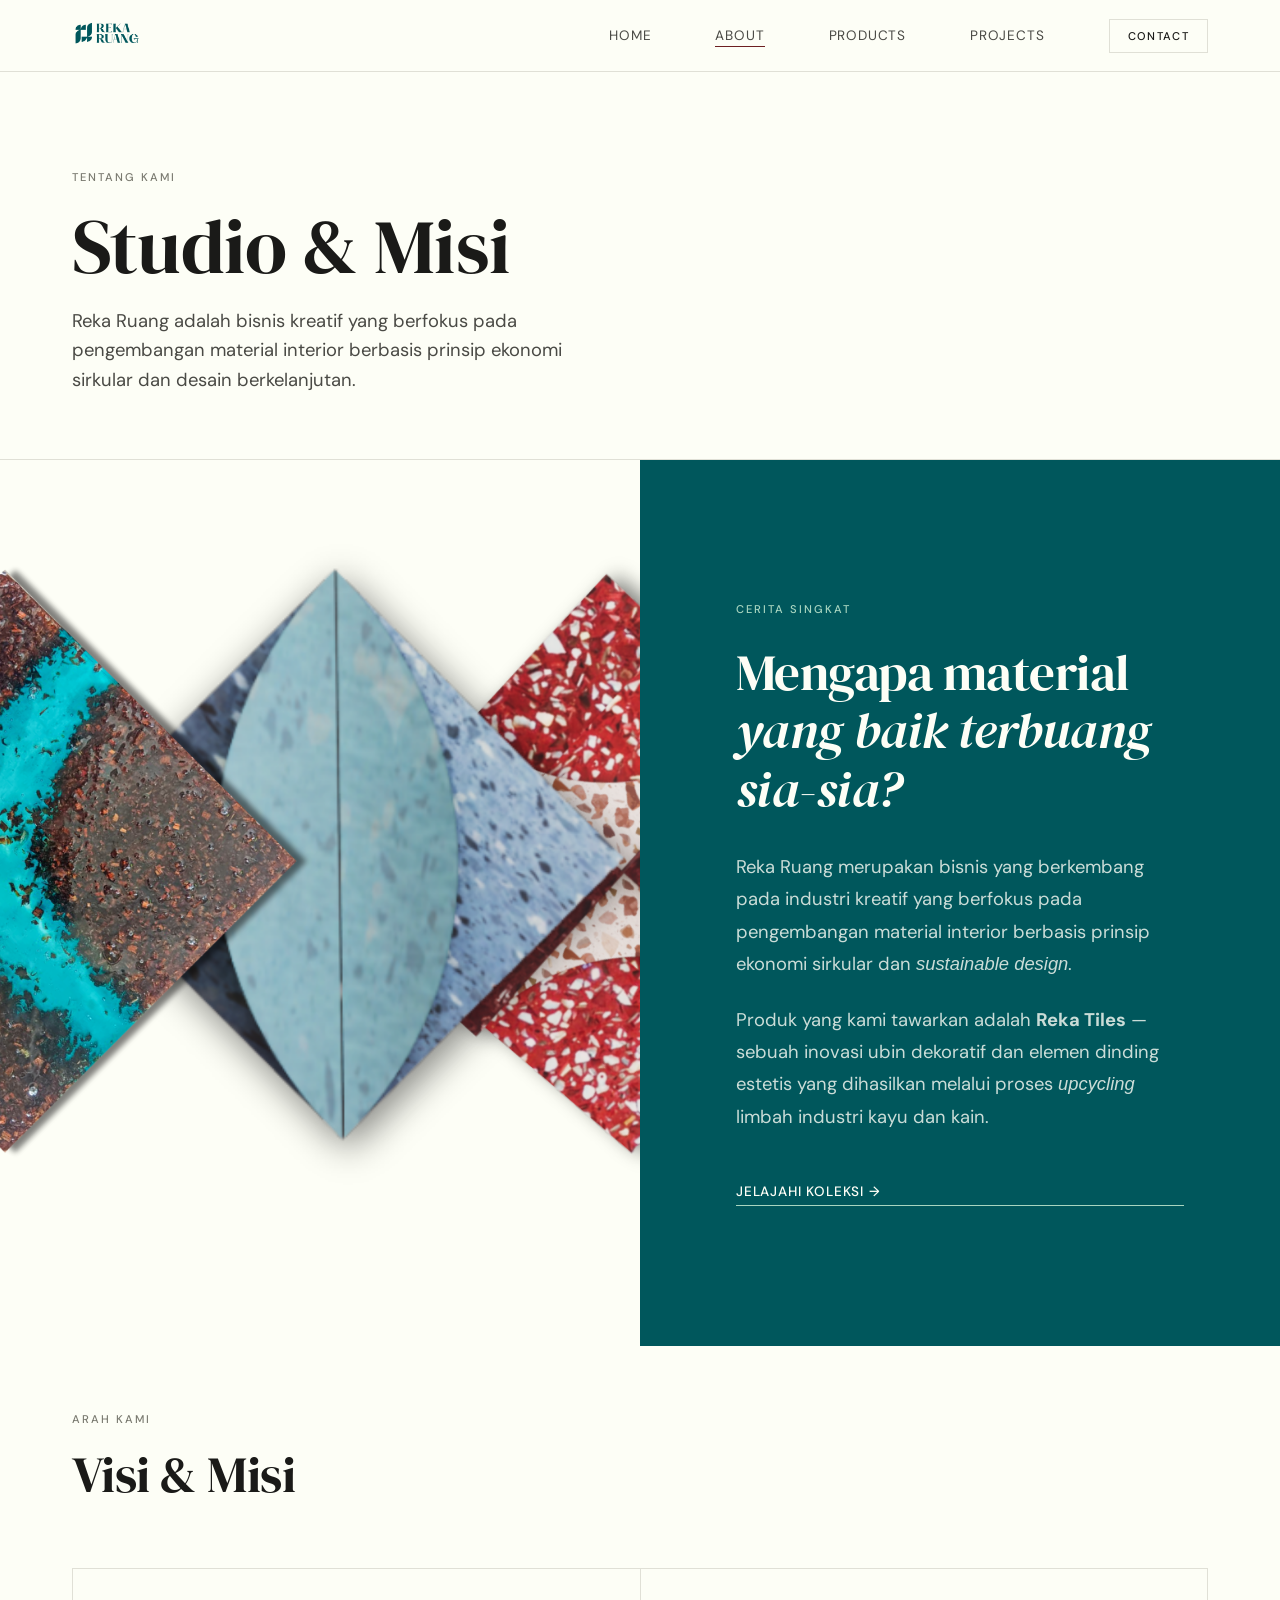
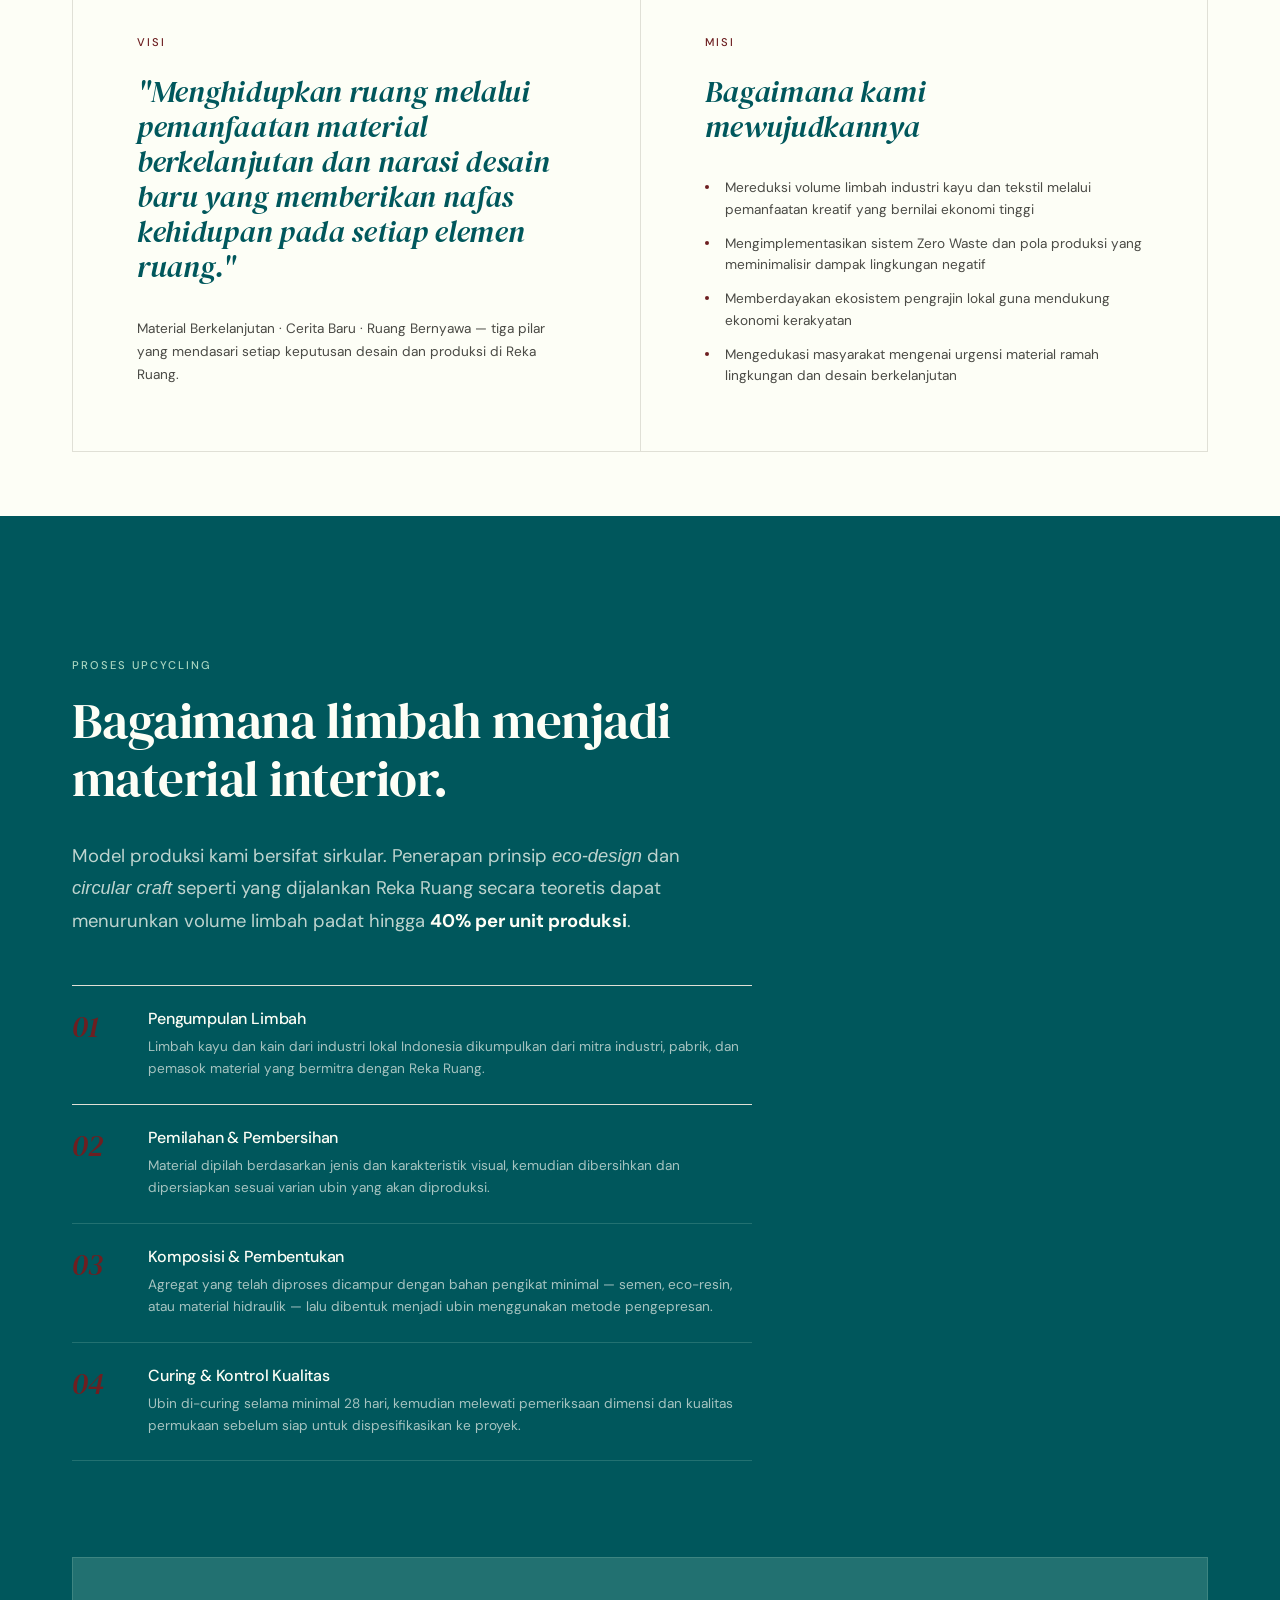
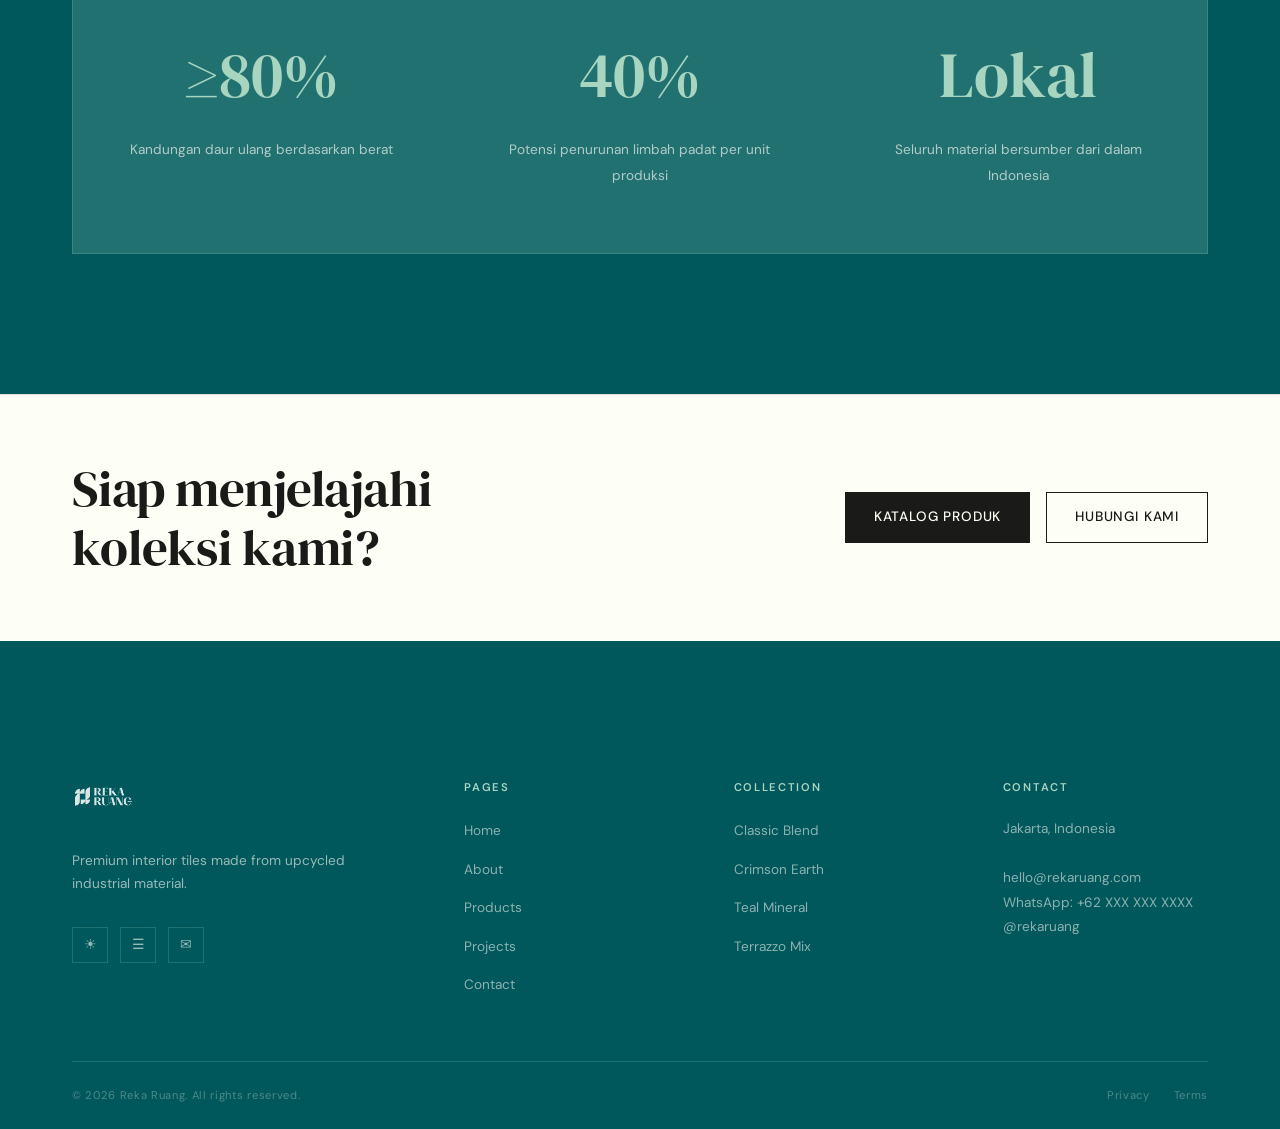
==== commit 0d71e57b: "page about-gallery-contact" ====
--- a/about.html
+++ b/about.html
@@ -12,20 +12,43 @@
 
 <body>
 
-  <!-- ══ NAVBAR (Dynamic) ══ -->
-  <div id="navbar-placeholder" data-nav-class="solid"></div>
+  <!-- ══ NAVBAR ══ -->
+  <nav class="navbar solid" aria-label="Main navigation">
+    <div class="container navbar-inner">
+      <a href="index.html" class="navbar-logo" aria-label="Reka Ruang Home">
+        <img src="assets/images/ASSET LOGO.png" alt="Reka Ruang" class="logo-img">
+      </a>
+      <ul class="nav-links" role="list">
+        <li><a href="index.html" class="nav-link">Home</a></li>
+        <li><a href="about.html" class="nav-link active">About</a></li>
+        <li><a href="catalog.html" class="nav-link">Products</a></li>
+        <li><a href="gallery.html" class="nav-link">Projects</a></li>
+        <li><a href="contact.html" class="nav-contact">Contact</a></li>
+      </ul>
+      <button class="hamburger" aria-label="Open menu" aria-expanded="false" aria-controls="mobile-menu">
+        <span></span><span></span><span></span>
+      </button>
+    </div>
+  </nav>
+  <nav class="mobile-menu" id="mobile-menu" aria-label="Mobile navigation">
+    <a href="index.html" class="nav-link">Home</a>
+    <a href="about.html" class="nav-link active">About</a>
+    <a href="catalog.html" class="nav-link">Products</a>
+    <a href="gallery.html" class="nav-link">Projects</a>
+    <a href="contact.html" class="nav-contact">Contact</a>
+  </nav>
 
   <main>
 
     <!-- ══ PAGE HEADER ══ -->
-    <header class="page-header" aria-label="About page header">
+    <header class="page-header" aria-label="Tentang Reka Ruang">
       <div class="container">
         <div class="page-header-inner">
           <div>
-            <span class="label">About</span>
-            <h1>Studio &amp; Mission</h1>
-            <p>We reclaim Indonesian industrial material waste and turn it into interior surfaces that designers
-              actually want to specify.</p>
+            <span class="label">Tentang Kami</span>
+            <h1>Studio &amp; Misi</h1>
+            <p>Reka Ruang adalah bisnis kreatif yang berfokus pada pengembangan material interior berbasis prinsip
+              ekonomi sirkular dan desain berkelanjutan.</p>
           </div>
         </div>
       </div>
@@ -34,23 +57,20 @@
     <!-- ══ STORY SPLIT ══ -->
     <div class="about-split" aria-labelledby="story-heading">
       <div class="about-split-img">
-        <img src="assets/images/ASSET V4.png" alt="Reka Tiles collection — the three tile variants arranged"
-          loading="eager">
+        <img src="assets/images/ASSET V4.png" alt="Koleksi Reka Tiles — tiga varian ubin yang disusun" loading="eager">
       </div>
       <div class="about-split-text reveal">
-        <span class="label-light">Founding Story</span>
-        <h2 id="story-heading">Why does good<br><em>material get wasted?</em></h2>
+        <span class="label-light">Cerita Singkat</span>
+        <h2 id="story-heading">Mengapa material<br><em>yang baik terbuang sia-sia?</em></h2>
         <p>
-          <!-- PLACEHOLDER — replace with real founding story -->
-          Reka Ruang was founded by designers who kept watching high-quality material leave Indonesian factories and
-          construction sites as waste. Broken ceramic stock. Glass fragments. Mineral aggregate. Material with form,
-          character, and physical integrity — discarded because it was no longer suitable in its original format.
+          Reka Ruang merupakan bisnis yang berkembang pada industri kreatif yang berfokus pada pengembangan material
+          interior berbasis prinsip ekonomi sirkular dan <em>sustainable design</em>.
         </p>
         <p>
-          The studio exists to answer a different question: if this material still has value, can we turn it into
-          something a specifier would proudly put on a project drawing?
+          Produk yang kami tawarkan adalah <strong>Reka Tiles</strong> — sebuah inovasi ubin dekoratif dan elemen
+          dinding estetis yang dihasilkan melalui proses <em>upcycling</em> limbah industri kayu dan kain.
         </p>
-        <a href="catalog.html" class="link-arrow link-arrow-light">Explore the collection &rarr;</a>
+        <a href="catalog.html" class="link-arrow link-arrow-light">Jelajahi koleksi &rarr;</a>
       </div>
     </div>
 
@@ -58,33 +78,33 @@
     <section class="section-md" aria-labelledby="vm-heading">
       <div class="container">
         <div style="margin-bottom:var(--s8);" class="reveal">
-          <span class="label" style="display:block;margin-bottom:var(--s4);">Direction</span>
-          <h2 id="vm-heading">Vision &amp; Mission</h2>
+          <span class="label" style="display:block;margin-bottom:var(--s4);">Arah Kami</span>
+          <h2 id="vm-heading">Visi &amp; Misi</h2>
         </div>
 
         <div class="vision-mission-grid">
           <div class="vm-card reveal">
-            <span class="label-accent">Vision</span>
+            <span class="label-accent">Visi</span>
             <h3>
-              <!-- PLACEHOLDER -->
-              "An interior materials industry where zero good material is wasted."
+              "Menghidupkan ruang melalui pemanfaatan material berkelanjutan dan narasi desain baru yang memberikan
+              nafas kehidupan pada setiap elemen ruang."
             </h3>
             <p style="font-size:var(--text-sm);color:var(--text-secondary);line-height:1.7;">
-              We see a built environment where sustainability is embedded in material specification — where architects
-              choose materials that are better for the planet without compromising design quality.
+              Material Berkelanjutan · Cerita Baru · Ruang Bernyawa — tiga pilar yang mendasari setiap keputusan desain
+              dan produksi di Reka Ruang.
             </p>
           </div>
 
           <div class="vm-card reveal reveal-d1">
-            <span class="label-accent">Mission</span>
-            <h3>How we work toward it</h3>
+            <span class="label-accent">Misi</span>
+            <h3>Bagaimana kami mewujudkannya</h3>
             <ul>
-              <!-- PLACEHOLDER — replace with real mission points -->
-              <li>Transform industrial material waste into premium, specifiable interior surfaces</li>
-              <li>Make sustainable materials accessible to the design and construction industry</li>
-              <li>Document the material composition and environmental benefit of every product</li>
-              <li>Develop new upcycling processes that expand what's possible with reclaimed material</li>
-              <li>Build trust with architects and designers through consistent quality and transparency</li>
+              <li>Mereduksi volume limbah industri kayu dan tekstil melalui pemanfaatan kreatif yang bernilai ekonomi
+                tinggi</li>
+              <li>Mengimplementasikan sistem Zero Waste dan pola produksi yang meminimalisir dampak lingkungan
+                negatif</li>
+              <li>Memberdayakan ekosistem pengrajin lokal guna mendukung ekonomi kerakyatan</li>
+              <li>Mengedukasi masyarakat mengenai urgensi material ramah lingkungan dan desain berkelanjutan</li>
             </ul>
           </div>
         </div>
@@ -95,15 +115,14 @@
     <section class="section dark-band" aria-labelledby="process-heading">
       <div class="container">
         <div style="max-width:640px;" class="reveal">
-          <span class="label-light" style="display:block;margin-bottom:var(--s4);">Upcycling Process</span>
+          <span class="label-light" style="display:block;margin-bottom:var(--s4);">Proses Upcycling</span>
           <h2 id="process-heading" style="color:var(--color-canvas);margin-bottom:var(--s6);">
-            How waste becomes<br>interior material.
+            Bagaimana limbah menjadi<br>material interior.
           </h2>
           <p style="color:rgba(253,254,246,0.75);font-size:var(--text-lg);line-height:1.75;margin-bottom:var(--s4);">
-            <!-- PLACEHOLDER — replace with verified process description -->
-            Our production model is circular. We source waste material from local Indonesian factories, demolition
-            sites, and material suppliers — collected in the state they arrive and processed at our studio into
-            tile-grade material.
+            Model produksi kami bersifat sirkular. Penerapan prinsip <em>eco-design</em> dan <em>circular craft</em>
+            seperti yang dijalankan Reka Ruang secara teoretis dapat menurunkan volume limbah padat hingga <strong
+              style="color:var(--color-canvas);">40% per unit produksi</strong>.
           </p>
         </div>
 
@@ -111,50 +130,51 @@
           <div class="process-item reveal">
             <span class="process-num">01</span>
             <div class="process-text">
-              <h4 style="color:var(--color-canvas);">Sourcing</h4>
-              <p style="color:rgba(253,254,246,0.65);">Broken ceramics, glass fragments, mineral aggregate, and fired
-                clay waste collected from industrial partners and demolition sites across Indonesia.</p>
+              <h4 style="color:var(--color-canvas);">Pengumpulan Limbah</h4>
+              <p style="color:rgba(253,254,246,0.65);">Limbah kayu dan kain dari industri lokal Indonesia dikumpulkan
+                dari mitra industri, pabrik, dan pemasok material yang bermitra dengan Reka Ruang.</p>
             </div>
           </div>
           <div class="process-item reveal reveal-d1" style="border-color:var(--border-dark);">
             <span class="process-num">02</span>
             <div class="process-text">
-              <h4 style="color:var(--color-canvas);">Processing</h4>
-              <p style="color:rgba(253,254,246,0.65);">Materials are cleaned, sorted by type and visual character, then
-                crushed, milled, or sized depending on the tile variant being produced.</p>
+              <h4 style="color:var(--color-canvas);">Pemilahan &amp; Pembersihan</h4>
+              <p style="color:rgba(253,254,246,0.65);">Material dipilah berdasarkan jenis dan karakteristik visual,
+                kemudian dibersihkan dan dipersiapkan sesuai varian ubin yang akan diproduksi.</p>
             </div>
           </div>
           <div class="process-item reveal reveal-d2" style="border-color:var(--border-dark);">
             <span class="process-num">03</span>
             <div class="process-text">
-              <h4 style="color:var(--color-canvas);">Composing</h4>
-              <p style="color:rgba(253,254,246,0.65);">Processed aggregate is blended with a minimal binder — cement,
-                eco-resin, or hydraulic material — and formed into tiles using our pressing method.</p>
+              <h4 style="color:var(--color-canvas);">Komposisi &amp; Pembentukan</h4>
+              <p style="color:rgba(253,254,246,0.65);">Agregat yang telah diproses dicampur dengan bahan pengikat
+                minimal — semen, eco-resin, atau material hidraulik — lalu dibentuk menjadi ubin menggunakan metode
+                pengepresan.</p>
             </div>
           </div>
           <div class="process-item reveal reveal-d3" style="border-color:var(--border-dark);">
             <span class="process-num">04</span>
             <div class="process-text">
-              <h4 style="color:var(--color-canvas);">Curing &amp; QC</h4>
-              <p style="color:rgba(253,254,246,0.65);">Tiles cure for a minimum of 28 days, then pass dimensional and
-                surface quality checks before release for specification.</p>
+              <h4 style="color:var(--color-canvas);">Curing &amp; Kontrol Kualitas</h4>
+              <p style="color:rgba(253,254,246,0.65);">Ubin di-curing selama minimal 28 hari, kemudian melewati
+                pemeriksaan dimensi dan kualitas permukaan sebelum siap untuk dispesifikasikan ke proyek.</p>
             </div>
           </div>
         </div>
 
         <!-- Impact numbers -->
-        <div class="impact-row" style="margin-top:var(--s9);border:1px solid var(--border-dark);" class="reveal">
+        <div class="impact-row" style="margin-top:var(--s9);border:1px solid var(--border-dark);">
           <div class="impact-item">
             <span class="impact-num">&ge;80%</span>
-            <span class="impact-label">Recycled content by weight</span>
+            <span class="impact-label">Kandungan daur ulang berdasarkan berat</span>
           </div>
           <div class="impact-item">
-            <span class="impact-num">0t</span>
-            <span class="impact-label">Virgin raw clay used</span>
+            <span class="impact-num">40%</span>
+            <span class="impact-label">Potensi penurunan limbah padat per unit produksi</span>
           </div>
           <div class="impact-item">
-            <span class="impact-num">Local</span>
-            <span class="impact-label">All material sourced within Indonesia</span>
+            <span class="impact-num">Lokal</span>
+            <span class="impact-label">Seluruh material bersumber dari dalam Indonesia</span>
           </div>
         </div>
       </div>
@@ -162,20 +182,21 @@
 
     <!-- ══ CTA ══ -->
     <section class="section-sm" style="padding:var(--s8) 0;border-top:1px solid var(--border);"
-      aria-label="Collection call to action">
+      aria-label="Ajakan menjelajahi koleksi">
       <div class="container">
         <div style="display:flex;justify-content:space-between;align-items:center;flex-wrap:wrap;gap:var(--s5);"
           class="reveal">
-          <h2>Ready to explore<br>the collection?</h2>
+          <h2>Siap menjelajahi<br>koleksi kami?</h2>
           <div style="display:flex;gap:var(--s4);flex-wrap:wrap;">
-            <a href="catalog.html" class="btn btn-dark">Product Catalog</a>
-            <a href="contact.html" class="btn btn-outline">Get in Touch</a>
+            <a href="catalog.html" class="btn btn-dark">Katalog Produk</a>
+            <a href="contact.html" class="btn btn-outline">Hubungi Kami</a>
           </div>
         </div>
       </div>
     </section>
 
   </main>
+
 
   <!-- ══ FOOTER ══ -->
   <footer class="footer" role="contentinfo">
--- a/css/style.css
+++ b/css/style.css
@@ -396,26 +396,10 @@
   transition: background var(--dur) var(--ease), border-color var(--dur) var(--ease);
 }
 
-/* Default: solid on home (per split hero redesign) */
+/* Default: transparent over hero */
 .navbar.transparent {
-  background: rgba(253, 254, 246, 0.5);
-  /* Semi-transparent canvas color */
-  backdrop-filter: blur(12px);
-  -webkit-backdrop-filter: blur(12px);
-  border-bottom: 1px solid rgba(0, 0, 0, 0.05);
-}
-
-.navbar.transparent .nav-link {
-  color: var(--text-secondary);
-}
-
-.navbar.transparent .nav-contact {
-  color: var(--text);
-  border-color: var(--border);
-}
-
-.navbar.transparent .logo-img {
-  filter: none;
+  background: transparent;
+  border-bottom: 1px solid transparent;
 }
 
 .navbar.scrolled {
@@ -452,11 +436,14 @@
   transition: opacity var(--dur-fast);
 }
 
+/* On transparent dark overlays invert the logo if needed */
+.navbar.transparent .logo-img {
+  filter: brightness(0) invert(1);
+}
+
 .navbar.scrolled .logo-img,
-.navbar.solid .logo-img,
-.navbar.transparent .logo-img {
+.navbar.solid .logo-img {
   filter: none;
-  /* Stick to original color as requested */
 }
 
 .nav-links {
@@ -656,143 +643,10 @@
   line-height: 1.6;
 }
 
-/* ── HERO SPLIT (Figma Inspired) ── */
-.hero-split {
-  height: 100svh;
-  display: flex;
-  background: var(--color-canvas);
-  overflow: hidden;
-  position: relative;
-}
-
-.hero-split-left {
-  flex: 0 0 60%;
-  position: relative;
-  background: var(--color-canvas);
-  display: flex;
-  flex-direction: column;
-}
-
-.hero-split-right {
-  flex: 0 0 40%;
-  position: relative;
-  background: #D9D9D9;
-}
-
-.hero-split-right video {
-  width: 100%;
-  height: 100%;
-  object-fit: cover;
-}
-
-/* Masking Branding */
-.branding-interactive {
-  position: absolute;
-  left: 84px;
-  top: 193px;
-  width: 588px;
-  height: 600px;
-  z-index: 10;
-}
-
-.branding-mask-layer {
-  position: absolute;
-  inset: 0;
-  -webkit-mask-image: url('../assets/images/logo-tok.svg'), url('../assets/images/text_logo-tok.svg');
-  mask-image: url('../assets/images/logo-tok.svg'), url('../assets/images/text_logo-tok.svg');
-  -webkit-mask-repeat: no-repeat;
-  mask-repeat: no-repeat;
-  -webkit-mask-position: 0.5px 16.5px, 0.5px 314.5px;
-  mask-position: 0.5px 16.5px, 0.5px 314.5px;
-  -webkit-mask-size: 218px 265px, 567px 269px;
-  mask-size: 218px 265px, 567px 269px;
-  background: var(--bg-dark);
-  /* Fallback */
-}
-
-.branding-mask-layer video {
-  width: 100%;
-  height: 100%;
-  object-fit: cover;
-}
-
-.hero-split-tagline {
-  position: absolute;
-  left: 326px;
-  top: 776px;
-  font-family: 'Aileron', 'DM Sans', sans-serif;
-  font-size: 32px;
-  font-style: italic;
-  font-weight: 200;
-  color: var(--text);
-  letter-spacing: 0.02em;
-}
-
-/* Mobile Hero Redesign Override */
-@media (max-width: 768px) {
-  .hero-split {
-    height: 100vh;
-  }
-
-  .hero-split-left {
-    position: absolute;
-    inset: 0;
-    width: 100%;
-    z-index: 10;
-    background: transparent;
-    display: flex;
-    align-items: center;
-    justify-content: center;
-  }
-
-  .hero-split-right {
-    flex: 0 0 100%;
-    width: 100%;
-  }
-
-  .branding-interactive {
-    position: relative;
-    left: 0;
-    top: 0;
-    width: 280px;
-    height: 300px;
-    margin: 0 auto;
-    display: flex;
-    flex-direction: column;
-    align-items: center;
-  }
-
-  .branding-mask-layer {
-    background: var(--color-canvas);
-    /* Solid #fdfef6 color on mobile */
-    -webkit-mask-size: 100px 121px, 260px 123px;
-    mask-size: 100px 121px, 260px 123px;
-    -webkit-mask-position: center 0, center 150px;
-    mask-position: center 0, center 150px;
-  }
-
-  .branding-mask-layer video {
-    display: none;
-    /* No video masking on mobile for legibility */
-  }
-
-  .hero-split-tagline {
-    position: relative;
-    left: 0;
-    top: auto;
-    margin-top: var(--s8);
-    font-size: 20px;
-    text-align: center;
-    color: var(--color-canvas);
-    text-shadow: 0 2px 10px rgba(0, 0, 0, 0.3);
-  }
-}
-
-/* ── HOMEPAGE HERO (Impact Section) ── */
+/* ── HOMEPAGE HERO ── */
 .hero {
   position: relative;
-  min-height: 80vh;
-  /* Reduced height as secondary hero */
+  min-height: 100svh;
   display: flex;
   align-items: flex-end;
   overflow: hidden;
@@ -866,227 +720,288 @@
   flex-wrap: wrap;
 }
 
-/* ── BRAND NARRATIVE (MERGED S4 & S7) ── */
-.brand-narrative-merged {
-  padding: var(--s10) 0;
-  background: var(--bg);
+/* ── INTRO BAND ── */
+.intro-band {
+  padding: var(--s9) 0;
   border-bottom: 1px solid var(--border);
 }
 
-.narrative-grid {
+.intro-band-inner {
   display: grid;
   grid-template-columns: 1fr 1fr;
-  gap: var(--s10);
+  gap: var(--s9);
   align-items: center;
 }
 
-.narrative-text h2 {
+.intro-band h2 {
   margin-bottom: var(--s5);
 }
 
-.narrative-text p {
-  font-size: var(--text-lg);
+.intro-band p {
   color: var(--text-secondary);
   line-height: 1.75;
-  margin-bottom: var(--s5);
-}
-
-.value-props-list {
-  margin-top: var(--s7);
+  font-size: var(--text-lg);
+}
+
+.intro-stats {
   display: flex;
   flex-direction: column;
+  gap: 0;
+}
+
+.intro-stat {
+  display: flex;
+  align-items: baseline;
+  gap: var(--s4);
+  padding: var(--s5) 0;
+  border-bottom: 1px solid var(--border);
+}
+
+.intro-stat:first-child {
+  border-top: 1px solid var(--border);
+}
+
+.stat-num {
+  font-family: var(--font-heading);
+  font-size: 3rem;
+  line-height: 1;
+  color: var(--accent);
+  flex-shrink: 0;
+  width: 90px;
+}
+
+.stat-text {
+  color: var(--text-secondary);
+  font-size: var(--text-sm);
+  line-height: 1.5;
+}
+
+/* ── PRODUCT FEATURE SECTION ── */
+.product-feature {
+  padding: var(--s10) 0;
+  border-bottom: 1px solid var(--border);
+}
+
+.product-feature-header {
+  display: flex;
+  justify-content: space-between;
+  align-items: flex-end;
+  margin-bottom: var(--s8);
+  flex-wrap: wrap;
   gap: var(--s5);
 }
 
-.value-props-list li {
-  padding-left: var(--s5);
-  border-left: 2px solid var(--accent);
-  /* #6d1f21 */
-}
-
-.value-props-list li strong {
-  display: block;
-  font-size: var(--text-base);
-  margin-bottom: var(--s1);
-  color: var(--bg-dark);
-  /* #00575c as a secondary dark text */
-}
-
-.value-props-list li p {
-  font-size: var(--text-sm);
-  color: var(--text-muted);
-  margin-bottom: 0;
-}
-
-.narrative-visual {
-  height: 100%;
-  display: flex;
-  flex-direction: column;
-  gap: var(--s6);
-}
-
-.sdg-container {
-  background: #f4f4ec;
-  padding: var(--s5);
+.product-feature-header h2 {
+  max-width: 500px;
+}
+
+.product-grid {
+  display: grid;
+  grid-template-columns: repeat(3, 1fr);
+  gap: 1px;
+  background: var(--border);
   border: 1px solid var(--border);
 }
 
-.sdg-gifs {
-  display: flex;
-  gap: var(--s3);
-}
-
-.sdg-item {
-  flex: 1;
+.product-card {
+  background: var(--color-canvas);
+  cursor: pointer;
+  transition: background var(--dur-fast);
   position: relative;
   overflow: hidden;
+}
+
+.product-card:hover {
+  background: var(--bg);
+}
+
+.product-img-wrap {
   aspect-ratio: 1;
-  background: #fff;
-  border: 1px solid rgba(0, 0, 0, 0.05);
-  display: flex;
-  align-items: center;
-  justify-content: center;
-}
-
-.sdg-item img {
-  width: 100%;
-  height: 100%;
-  object-fit: contain;
-}
-
-.sdg-item span {
-  position: absolute;
-  top: 4px;
-  right: 6px;
-  font-size: 0.65rem;
-  font-weight: 700;
-  color: rgba(0, 0, 0, 0.2);
-}
-
-.narrative-image-card {
-  flex: 1;
-  width: 100%;
   overflow: hidden;
-}
-
-.narrative-image-card img {
+  background: #f0f0e8;
+}
+
+.product-img-wrap img {
   width: 100%;
   height: 100%;
   object-fit: cover;
-  aspect-ratio: 4/3;
-}
-
-/* ── VISUAL SHOWCASE SLIDER ── */
-.visual-slider-section {
-  height: 90vh;
-  min-height: 600px;
-  position: relative;
+  transition: transform var(--dur-slow) var(--ease);
+}
+
+.product-card:hover .product-img-wrap img {
+  transform: scale(1.04);
+}
+
+.product-info {
+  padding: var(--s5) var(--s5) var(--s6);
+  border-top: 1px solid var(--border);
+}
+
+.product-info .label-accent {
+  margin-bottom: var(--s3);
+  display: block;
+}
+
+.product-info h3 {
+  font-size: var(--text-xl);
+  margin-bottom: var(--s3);
+  font-family: var(--font-heading);
+  font-weight: 400;
+}
+
+.product-info .desc {
+  font-size: var(--text-sm);
+  color: var(--text-muted);
+  line-height: 1.6;
+  margin-bottom: var(--s4);
+  display: -webkit-box;
+  -webkit-line-clamp: 2;
+  -webkit-box-orient: vertical;
   overflow: hidden;
+}
+
+.product-info-footer {
+  display: flex;
+  justify-content: space-between;
+  align-items: center;
+  padding-top: var(--s4);
+  border-top: 1px solid var(--border);
+}
+
+.product-meta-chips {
+  display: flex;
+  gap: var(--s2);
+  flex-wrap: wrap;
+}
+
+/* ── DARK BAND ── */
+.dark-band {
   background: var(--bg-dark);
-}
-
-.slider-container {
-  height: 100%;
-  position: relative;
-}
-
-.slider-track {
-  height: 100%;
-  display: flex;
-  width: 400%;
-  /* 4 images */
-  animation: slideShow 24s infinite linear;
-}
-
-.slider-item {
-  width: 25%;
-  height: 100%;
-  flex-shrink: 0;
-}
-
-.slider-item img {
+  color: var(--color-canvas);
+}
+
+.dark-band .label-light {
+  margin-bottom: var(--s5);
+  display: block;
+}
+
+.dark-band h2 {
+  color: var(--color-canvas);
+}
+
+.dark-band p {
+  color: rgba(253, 254, 246, 0.75);
+}
+
+/* ── GALLERY GRID ── */
+.gallery-band {
+  padding: var(--s10) 0;
+}
+
+.gallery-header {
+  display: flex;
+  justify-content: space-between;
+  align-items: flex-end;
+  margin-bottom: var(--s7);
+  flex-wrap: wrap;
+  gap: var(--s4);
+}
+
+.gallery-masonry {
+  display: grid;
+  grid-template-columns: repeat(12, 1fr);
+  grid-auto-rows: 80px;
+  gap: 2px;
+}
+
+.gm-item {
+  overflow: hidden;
+  cursor: pointer;
+}
+
+.gm-item img {
   width: 100%;
   height: 100%;
   object-fit: cover;
-  filter: brightness(0.85);
-}
-
-.slider-overlay {
-  position: absolute;
-  inset: 0;
-  background: linear-gradient(to right, rgba(0, 87, 92, 0.6) 0%, transparent 60%);
-  display: flex;
-  align-items: center;
-  z-index: 5;
-}
-
-.slider-content {
-  max-width: 600px;
-}
-
-.slider-content h2 {
+  transition: transform var(--dur-slow) var(--ease);
+}
+
+.gm-item:hover img {
+  transform: scale(1.04);
+}
+
+/* Span assignments */
+.gm-item:nth-child(1) {
+  grid-column: 1 / 8;
+  grid-row: 1 / 6;
+}
+
+/* big */
+.gm-item:nth-child(2) {
+  grid-column: 8 / 13;
+  grid-row: 1 / 4;
+}
+
+/* top right */
+.gm-item:nth-child(3) {
+  grid-column: 8 / 10;
+  grid-row: 4 / 7;
+}
+
+/* bottom mid-right */
+.gm-item:nth-child(4) {
+  grid-column: 10/ 13;
+  grid-row: 4 / 7;
+}
+
+/* bottom right */
+
+/* ── PROCESS / ABOUT SECTION ── */
+.about-split {
+  display: grid;
+  grid-template-columns: 1fr 1fr;
+  min-height: 560px;
+}
+
+.about-split-img {
+  position: relative;
+  overflow: hidden;
+}
+
+.about-split-img img {
+  width: 100%;
+  height: 100%;
+  object-fit: cover;
+}
+
+.about-split-text {
+  padding: var(--s10) var(--s9);
+  display: flex;
+  flex-direction: column;
+  justify-content: center;
+  background: var(--bg-dark);
   color: var(--color-canvas);
-  margin: var(--s4) 0 var(--s6);
-}
-
-@keyframes slideShow {
-  0% {
-    transform: translateX(0);
-  }
-
-  20% {
-    transform: translateX(0);
-  }
-
-  25% {
-    transform: translateX(-25%);
-  }
-
-  45% {
-    transform: translateX(-25%);
-  }
-
-  50% {
-    transform: translateX(-50%);
-  }
-
-  70% {
-    transform: translateX(-50%);
-  }
-
-  75% {
-    transform: translateX(-75%);
-  }
-
-  95% {
-    transform: translateX(-75%);
-  }
-
-  100% {
-    transform: translateX(0);
-  }
-}
-
-/* bottom right */
-
-/* ── DARK BAND (Utility for Teal Sections) ── */
-.dark-band {
-  background: var(--bg-dark);
-  /* #00575c */
-  color: var(--color-canvas);
-}
-
-.dark-band .label-light {
+}
+
+.about-split-text .label-light {
   margin-bottom: var(--s5);
   display: block;
 }
 
-.dark-band h2 {
+.about-split-text h2 {
   color: var(--color-canvas);
-}
-
-.dark-band p {
-  color: rgba(253, 254, 246, 0.75);
+  margin-bottom: var(--s6);
+}
+
+.about-split-text p {
+  color: rgba(253, 254, 246, 0.8);
+  line-height: 1.75;
+  margin-bottom: var(--s5);
+  font-size: var(--text-lg);
+}
+
+.about-split-text p:last-of-type {
+  margin-bottom: var(--s7);
 }
 
 /* Process steps (About page) */
@@ -1225,7 +1140,6 @@
   outline: none;
   width: 100%;
   -webkit-appearance: none;
-  appearance: none;
 }
 
 .form-group input:focus,
@@ -1429,7 +1343,7 @@
 
 .gallery-grid-page {
   display: grid;
-  grid-template-columns: repeat(2, 1fr);
+  grid-template-columns: repeat(3, 1fr);
   gap: 2px;
 }
 
@@ -1439,6 +1353,7 @@
   aspect-ratio: 4/3;
   cursor: pointer;
   background: #f0f0e8;
+  border: 1px solid var(--border);
 }
 
 .gallery-page-item img {
@@ -1446,6 +1361,10 @@
   height: 100%;
   object-fit: cover;
   transition: transform var(--dur-slow) var(--ease);
+  display: block;
+  visibility: visible;
+  opacity: 1;
+  background: #f0f0e8;
 }
 
 .gallery-page-item:hover img {
@@ -1455,6 +1374,7 @@
 .gallery-page-item.wide {
   grid-column: span 2;
   aspect-ratio: 16/6;
+  margin-bottom: var(--s5);
 }
 
 .gallery-caption-overlay {
@@ -1481,6 +1401,94 @@
 .gallery-caption-overlay p {
   color: var(--muted);
   font-size: var(--text-xs);
+}
+
+/* ── Gallery Modal ── */
+.gallery-modal-overlay {
+  position: fixed;
+  top: 0;
+  left: 0;
+  right: 0;
+  bottom: 0;
+  background: rgba(10, 10, 8, 0.55);
+  backdrop-filter: blur(10px);
+  -webkit-backdrop-filter: blur(10px);
+  z-index: 3000;
+  display: flex;
+  align-items: center;
+  justify-content: center;
+  opacity: 0;
+  visibility: hidden;
+  transition: opacity 0.3s var(--ease), visibility 0.3s var(--ease);
+  padding: var(--s5);
+  pointer-events: none;
+}
+
+.gallery-modal-overlay.active {
+  opacity: 1;
+  visibility: visible;
+  pointer-events: auto;
+}
+
+.gallery-modal-container {
+  position: relative;
+  max-width: 47.5vw;
+  max-height: 47.5vh;
+  display: flex;
+  align-items: center;
+  justify-content: center;
+  overflow: visible;
+}
+
+.gallery-modal-overlay img {
+  max-width: 100%;
+  max-height: 100%;
+  width: auto;
+  height: auto;
+  object-fit: contain;
+  animation: modalZoomIn 0.3s var(--ease);
+}
+
+.gallery-modal-close {
+  position: absolute;
+  top: -50px;
+  right: 0;
+  width: 44px;
+  height: 44px;
+  background: rgba(255, 255, 255, 0.1);
+  border: none;
+  color: #ffffff;
+  font-size: 32px;
+  cursor: pointer;
+  display: flex;
+  align-items: center;
+  justify-content: center;
+  transition: background 0.2s var(--ease);
+  z-index: 3001;
+  padding: 0;
+  line-height: 1;
+}
+
+.gallery-modal-close:hover {
+  background: rgba(255, 255, 255, 0.2);
+}
+
+@keyframes modalZoomIn {
+  from {
+    opacity: 0;
+    transform: scale(0.95);
+  }
+  to {
+    opacity: 1;
+    transform: scale(1);
+  }
+}
+
+@media (max-width: 768px) {
+  .gallery-modal-container {
+    max-width: 90vw;
+    max-height: 90vh;
+  }
 }
 
 /* ── ABOUT PAGE ── */
@@ -1688,6 +1696,12 @@
 .reveal.visible {
   opacity: 1;
   transform: translateY(0);
+}
+
+/* Gallery items should show immediately */
+.gallery-page-item.reveal {
+  opacity: 1;
+  transform: none;
 }
 
 .reveal-d1 {
@@ -1985,73 +1999,4 @@
   h2 {
     font-size: 1.7rem;
   }
-}
-
-/* ── RESPONSIVE HERO SPLIT OVERRIDES ── */
-@media (max-width: 768px) {
-  .hero-split {
-    flex-direction: column;
-    min-height: 100svh;
-    position: relative;
-  }
-
-  .hero-split-right {
-    position: absolute;
-    inset: 0;
-    flex: none;
-    width: 100%;
-    height: 100%;
-    z-index: 1;
-  }
-
-  .hero-split-left {
-    position: absolute;
-    inset: 0;
-    flex: none;
-    width: 100%;
-    height: 100%;
-    z-index: 2;
-    background: transparent;
-    display: flex;
-    flex-direction: column;
-    align-items: center;
-    justify-content: center;
-    text-align: center;
-    padding: var(--s8) var(--s6);
-  }
-
-  .branding-interactive {
-    position: relative;
-    left: auto;
-    top: auto;
-    width: 280px;
-    height: 300px;
-    margin: 0 auto;
-    transition: all var(--dur) var(--ease);
-  }
-
-  .branding-mask-layer {
-    background: #fdfef6;
-    mask-position: center 0px, center 150px;
-    mask-size: 85px 105px, 240px 115px;
-    -webkit-mask-position: center 0px, center 150px;
-    -webkit-mask-size: 85px 105px, 240px 115px;
-  }
-
-  .branding-mask-layer video {
-    display: none;
-  }
-
-  .hero-split-tagline {
-    position: relative;
-    left: auto !important;
-    top: auto !important;
-    margin-top: 2rem;
-    font-size: 20px;
-    color: #fdfef6 !important;
-    max-width: 240px;
-    line-height: 1.2;
-    text-shadow: 0 2px 10px rgba(0, 0, 0, 0.3);
-  }
-}
 }
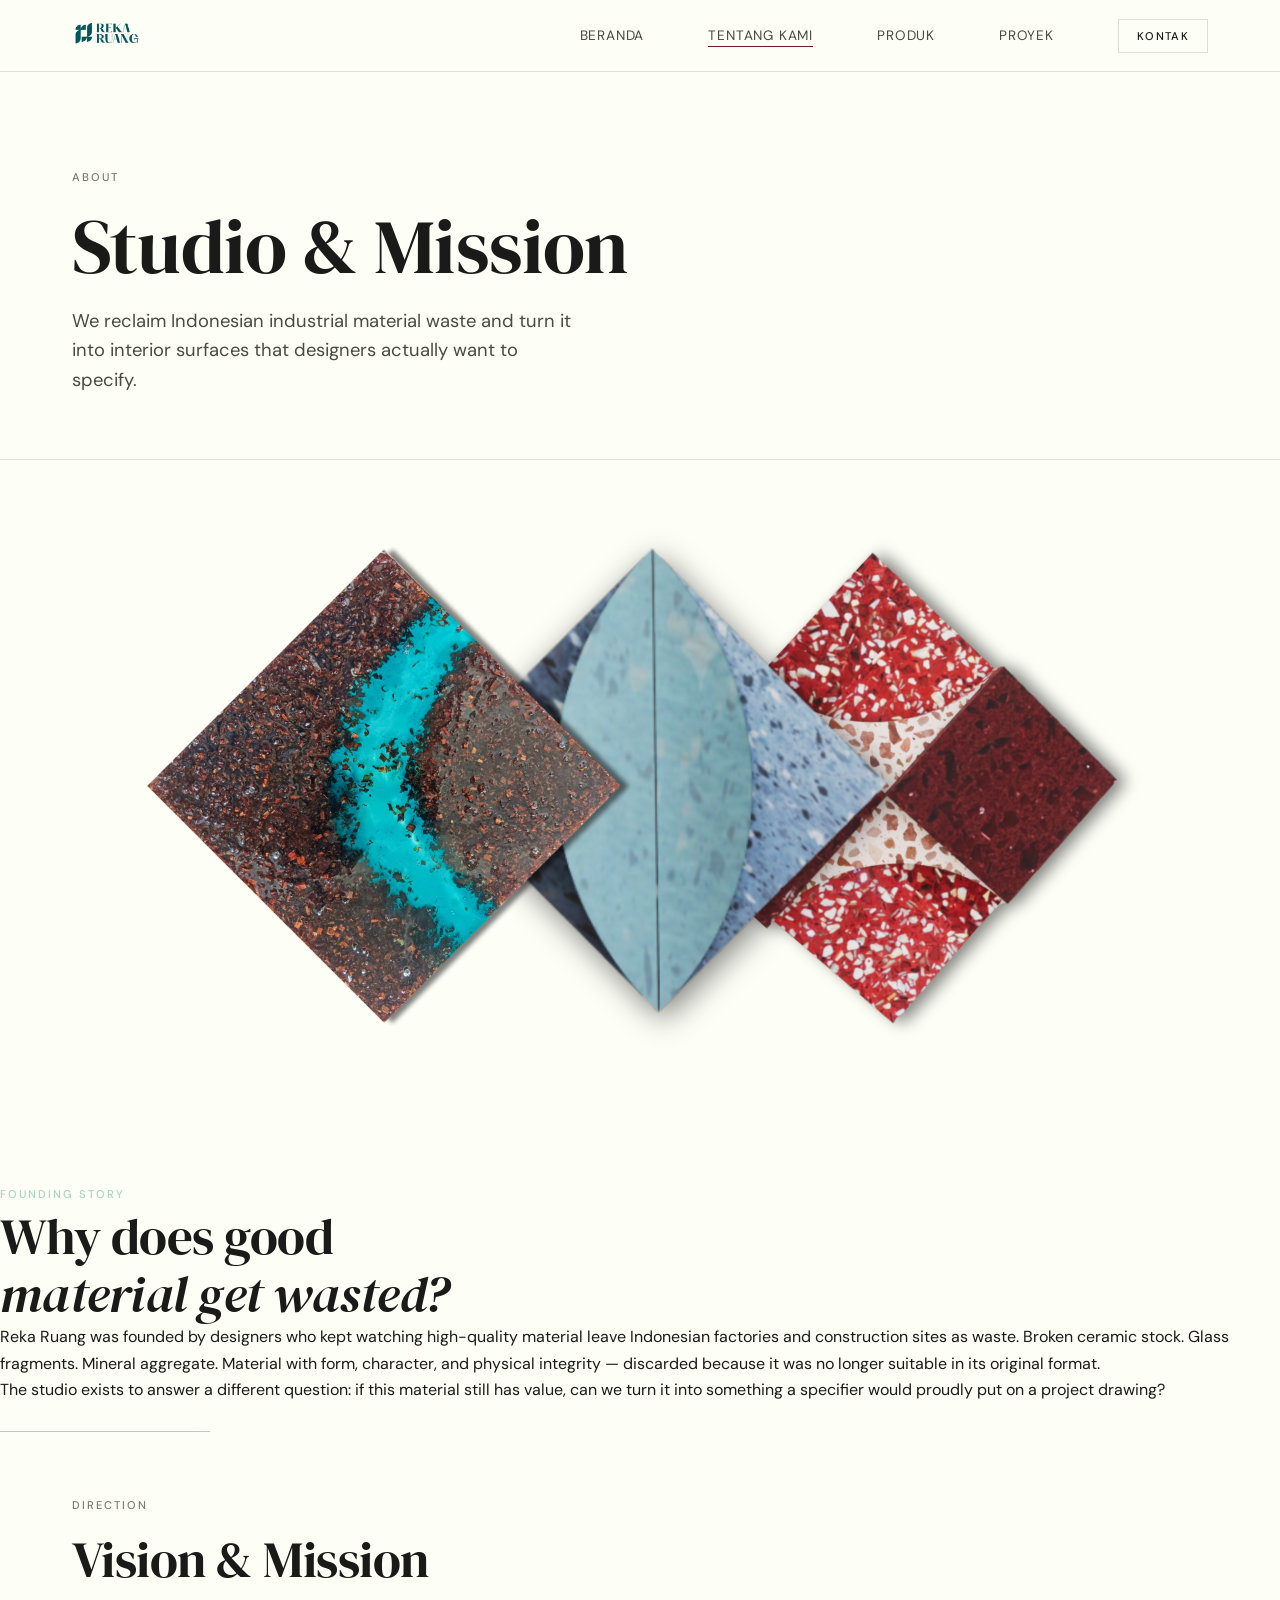
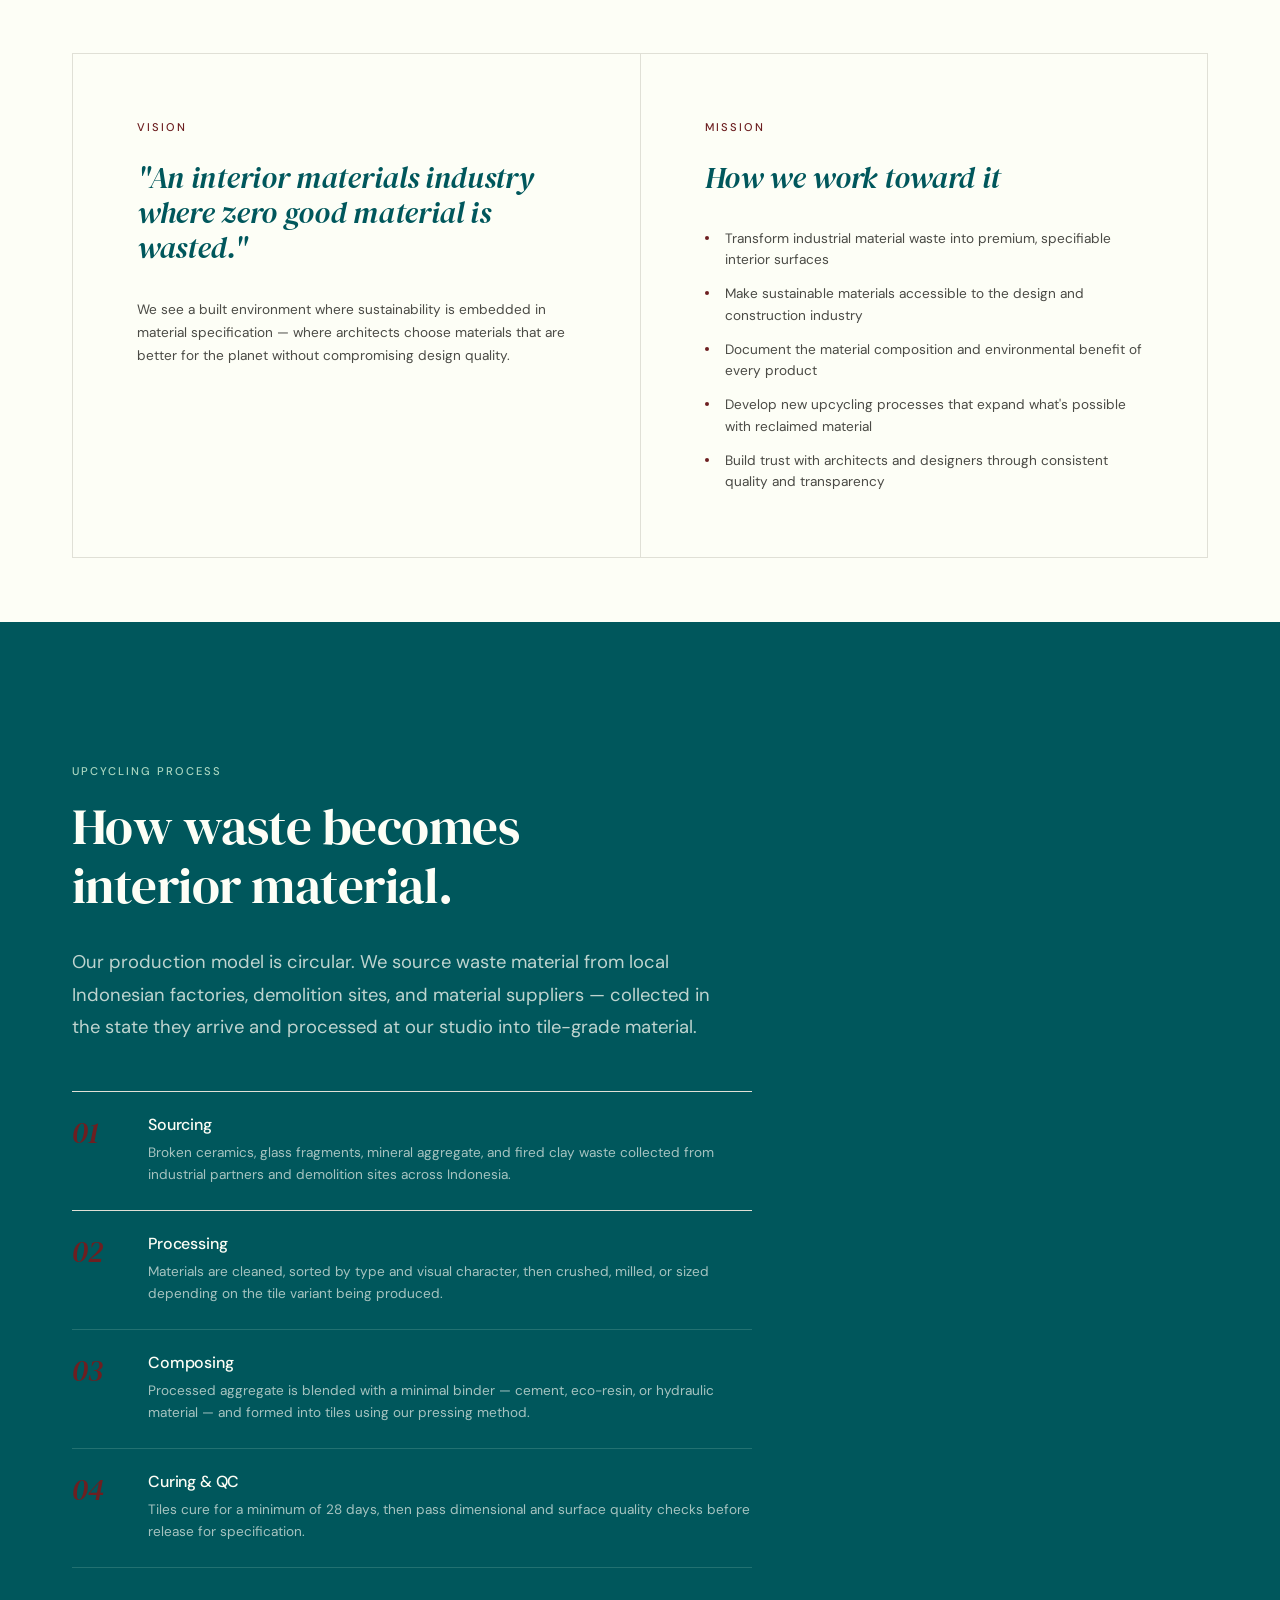
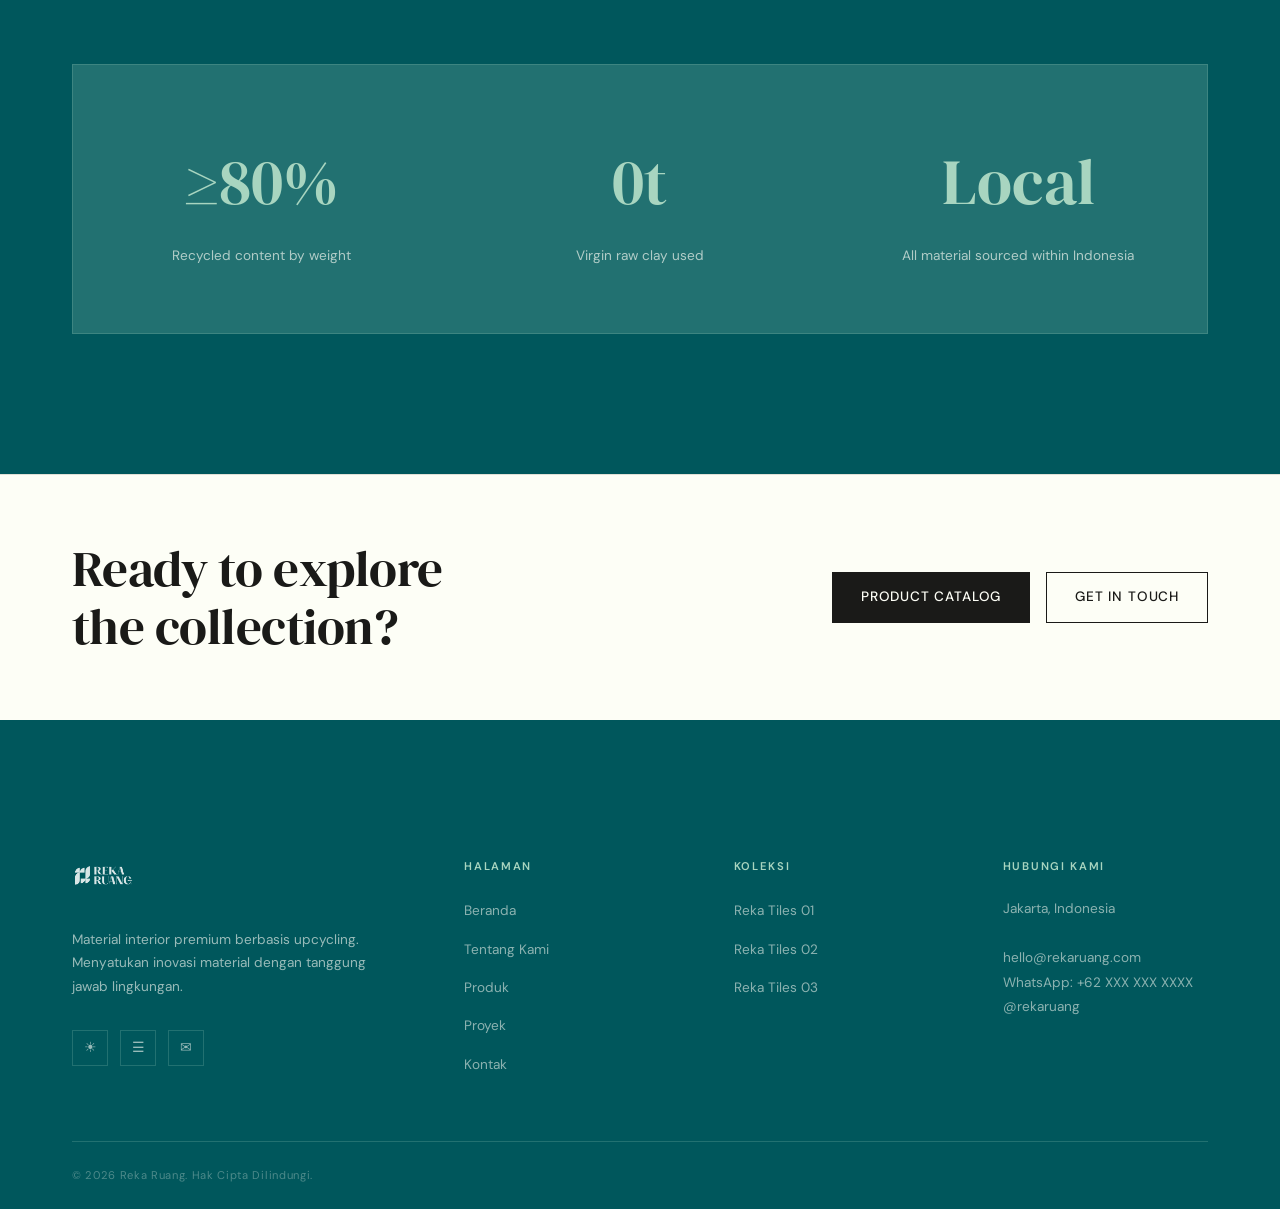
==== commit 357e9d70: "feat: catalog, footer components" ====
--- a/about.html
+++ b/about.html
@@ -12,43 +12,20 @@
 
 <body>
 
-  <!-- ══ NAVBAR ══ -->
-  <nav class="navbar solid" aria-label="Main navigation">
-    <div class="container navbar-inner">
-      <a href="index.html" class="navbar-logo" aria-label="Reka Ruang Home">
-        <img src="assets/images/ASSET LOGO.png" alt="Reka Ruang" class="logo-img">
-      </a>
-      <ul class="nav-links" role="list">
-        <li><a href="index.html" class="nav-link">Home</a></li>
-        <li><a href="about.html" class="nav-link active">About</a></li>
-        <li><a href="catalog.html" class="nav-link">Products</a></li>
-        <li><a href="gallery.html" class="nav-link">Projects</a></li>
-        <li><a href="contact.html" class="nav-contact">Contact</a></li>
-      </ul>
-      <button class="hamburger" aria-label="Open menu" aria-expanded="false" aria-controls="mobile-menu">
-        <span></span><span></span><span></span>
-      </button>
-    </div>
-  </nav>
-  <nav class="mobile-menu" id="mobile-menu" aria-label="Mobile navigation">
-    <a href="index.html" class="nav-link">Home</a>
-    <a href="about.html" class="nav-link active">About</a>
-    <a href="catalog.html" class="nav-link">Products</a>
-    <a href="gallery.html" class="nav-link">Projects</a>
-    <a href="contact.html" class="nav-contact">Contact</a>
-  </nav>
+  <!-- ══ NAVBAR (Dynamic) ══ -->
+  <div id="navbar-placeholder" data-nav-class="solid"></div>
 
   <main>
 
     <!-- ══ PAGE HEADER ══ -->
-    <header class="page-header" aria-label="Tentang Reka Ruang">
+    <header class="page-header" aria-label="About page header">
       <div class="container">
         <div class="page-header-inner">
           <div>
-            <span class="label">Tentang Kami</span>
-            <h1>Studio &amp; Misi</h1>
-            <p>Reka Ruang adalah bisnis kreatif yang berfokus pada pengembangan material interior berbasis prinsip
-              ekonomi sirkular dan desain berkelanjutan.</p>
+            <span class="label">About</span>
+            <h1>Studio &amp; Mission</h1>
+            <p>We reclaim Indonesian industrial material waste and turn it into interior surfaces that designers
+              actually want to specify.</p>
           </div>
         </div>
       </div>
@@ -57,20 +34,23 @@
     <!-- ══ STORY SPLIT ══ -->
     <div class="about-split" aria-labelledby="story-heading">
       <div class="about-split-img">
-        <img src="assets/images/ASSET V4.png" alt="Koleksi Reka Tiles — tiga varian ubin yang disusun" loading="eager">
+        <img src="assets/images/ASSET V4.png" alt="Reka Tiles collection — the three tile variants arranged"
+          loading="eager">
       </div>
       <div class="about-split-text reveal">
-        <span class="label-light">Cerita Singkat</span>
-        <h2 id="story-heading">Mengapa material<br><em>yang baik terbuang sia-sia?</em></h2>
+        <span class="label-light">Founding Story</span>
+        <h2 id="story-heading">Why does good<br><em>material get wasted?</em></h2>
         <p>
-          Reka Ruang merupakan bisnis yang berkembang pada industri kreatif yang berfokus pada pengembangan material
-          interior berbasis prinsip ekonomi sirkular dan <em>sustainable design</em>.
+          <!-- PLACEHOLDER — replace with real founding story -->
+          Reka Ruang was founded by designers who kept watching high-quality material leave Indonesian factories and
+          construction sites as waste. Broken ceramic stock. Glass fragments. Mineral aggregate. Material with form,
+          character, and physical integrity — discarded because it was no longer suitable in its original format.
         </p>
         <p>
-          Produk yang kami tawarkan adalah <strong>Reka Tiles</strong> — sebuah inovasi ubin dekoratif dan elemen
-          dinding estetis yang dihasilkan melalui proses <em>upcycling</em> limbah industri kayu dan kain.
+          The studio exists to answer a different question: if this material still has value, can we turn it into
+          something a specifier would proudly put on a project drawing?
         </p>
-        <a href="catalog.html" class="link-arrow link-arrow-light">Jelajahi koleksi &rarr;</a>
+        <a href="catalog.html" class="link-arrow link-arrow-light">Explore the collection &rarr;</a>
       </div>
     </div>
 
@@ -78,33 +58,33 @@
     <section class="section-md" aria-labelledby="vm-heading">
       <div class="container">
         <div style="margin-bottom:var(--s8);" class="reveal">
-          <span class="label" style="display:block;margin-bottom:var(--s4);">Arah Kami</span>
-          <h2 id="vm-heading">Visi &amp; Misi</h2>
+          <span class="label" style="display:block;margin-bottom:var(--s4);">Direction</span>
+          <h2 id="vm-heading">Vision &amp; Mission</h2>
         </div>
 
         <div class="vision-mission-grid">
           <div class="vm-card reveal">
-            <span class="label-accent">Visi</span>
+            <span class="label-accent">Vision</span>
             <h3>
-              "Menghidupkan ruang melalui pemanfaatan material berkelanjutan dan narasi desain baru yang memberikan
-              nafas kehidupan pada setiap elemen ruang."
+              <!-- PLACEHOLDER -->
+              "An interior materials industry where zero good material is wasted."
             </h3>
             <p style="font-size:var(--text-sm);color:var(--text-secondary);line-height:1.7;">
-              Material Berkelanjutan · Cerita Baru · Ruang Bernyawa — tiga pilar yang mendasari setiap keputusan desain
-              dan produksi di Reka Ruang.
+              We see a built environment where sustainability is embedded in material specification — where architects
+              choose materials that are better for the planet without compromising design quality.
             </p>
           </div>
 
           <div class="vm-card reveal reveal-d1">
-            <span class="label-accent">Misi</span>
-            <h3>Bagaimana kami mewujudkannya</h3>
+            <span class="label-accent">Mission</span>
+            <h3>How we work toward it</h3>
             <ul>
-              <li>Mereduksi volume limbah industri kayu dan tekstil melalui pemanfaatan kreatif yang bernilai ekonomi
-                tinggi</li>
-              <li>Mengimplementasikan sistem Zero Waste dan pola produksi yang meminimalisir dampak lingkungan
-                negatif</li>
-              <li>Memberdayakan ekosistem pengrajin lokal guna mendukung ekonomi kerakyatan</li>
-              <li>Mengedukasi masyarakat mengenai urgensi material ramah lingkungan dan desain berkelanjutan</li>
+              <!-- PLACEHOLDER — replace with real mission points -->
+              <li>Transform industrial material waste into premium, specifiable interior surfaces</li>
+              <li>Make sustainable materials accessible to the design and construction industry</li>
+              <li>Document the material composition and environmental benefit of every product</li>
+              <li>Develop new upcycling processes that expand what's possible with reclaimed material</li>
+              <li>Build trust with architects and designers through consistent quality and transparency</li>
             </ul>
           </div>
         </div>
@@ -115,14 +95,15 @@
     <section class="section dark-band" aria-labelledby="process-heading">
       <div class="container">
         <div style="max-width:640px;" class="reveal">
-          <span class="label-light" style="display:block;margin-bottom:var(--s4);">Proses Upcycling</span>
+          <span class="label-light" style="display:block;margin-bottom:var(--s4);">Upcycling Process</span>
           <h2 id="process-heading" style="color:var(--color-canvas);margin-bottom:var(--s6);">
-            Bagaimana limbah menjadi<br>material interior.
+            How waste becomes<br>interior material.
           </h2>
           <p style="color:rgba(253,254,246,0.75);font-size:var(--text-lg);line-height:1.75;margin-bottom:var(--s4);">
-            Model produksi kami bersifat sirkular. Penerapan prinsip <em>eco-design</em> dan <em>circular craft</em>
-            seperti yang dijalankan Reka Ruang secara teoretis dapat menurunkan volume limbah padat hingga <strong
-              style="color:var(--color-canvas);">40% per unit produksi</strong>.
+            <!-- PLACEHOLDER — replace with verified process description -->
+            Our production model is circular. We source waste material from local Indonesian factories, demolition
+            sites, and material suppliers — collected in the state they arrive and processed at our studio into
+            tile-grade material.
           </p>
         </div>
 
@@ -130,51 +111,50 @@
           <div class="process-item reveal">
             <span class="process-num">01</span>
             <div class="process-text">
-              <h4 style="color:var(--color-canvas);">Pengumpulan Limbah</h4>
-              <p style="color:rgba(253,254,246,0.65);">Limbah kayu dan kain dari industri lokal Indonesia dikumpulkan
-                dari mitra industri, pabrik, dan pemasok material yang bermitra dengan Reka Ruang.</p>
+              <h4 style="color:var(--color-canvas);">Sourcing</h4>
+              <p style="color:rgba(253,254,246,0.65);">Broken ceramics, glass fragments, mineral aggregate, and fired
+                clay waste collected from industrial partners and demolition sites across Indonesia.</p>
             </div>
           </div>
           <div class="process-item reveal reveal-d1" style="border-color:var(--border-dark);">
             <span class="process-num">02</span>
             <div class="process-text">
-              <h4 style="color:var(--color-canvas);">Pemilahan &amp; Pembersihan</h4>
-              <p style="color:rgba(253,254,246,0.65);">Material dipilah berdasarkan jenis dan karakteristik visual,
-                kemudian dibersihkan dan dipersiapkan sesuai varian ubin yang akan diproduksi.</p>
+              <h4 style="color:var(--color-canvas);">Processing</h4>
+              <p style="color:rgba(253,254,246,0.65);">Materials are cleaned, sorted by type and visual character, then
+                crushed, milled, or sized depending on the tile variant being produced.</p>
             </div>
           </div>
           <div class="process-item reveal reveal-d2" style="border-color:var(--border-dark);">
             <span class="process-num">03</span>
             <div class="process-text">
-              <h4 style="color:var(--color-canvas);">Komposisi &amp; Pembentukan</h4>
-              <p style="color:rgba(253,254,246,0.65);">Agregat yang telah diproses dicampur dengan bahan pengikat
-                minimal — semen, eco-resin, atau material hidraulik — lalu dibentuk menjadi ubin menggunakan metode
-                pengepresan.</p>
+              <h4 style="color:var(--color-canvas);">Composing</h4>
+              <p style="color:rgba(253,254,246,0.65);">Processed aggregate is blended with a minimal binder — cement,
+                eco-resin, or hydraulic material — and formed into tiles using our pressing method.</p>
             </div>
           </div>
           <div class="process-item reveal reveal-d3" style="border-color:var(--border-dark);">
             <span class="process-num">04</span>
             <div class="process-text">
-              <h4 style="color:var(--color-canvas);">Curing &amp; Kontrol Kualitas</h4>
-              <p style="color:rgba(253,254,246,0.65);">Ubin di-curing selama minimal 28 hari, kemudian melewati
-                pemeriksaan dimensi dan kualitas permukaan sebelum siap untuk dispesifikasikan ke proyek.</p>
+              <h4 style="color:var(--color-canvas);">Curing &amp; QC</h4>
+              <p style="color:rgba(253,254,246,0.65);">Tiles cure for a minimum of 28 days, then pass dimensional and
+                surface quality checks before release for specification.</p>
             </div>
           </div>
         </div>
 
         <!-- Impact numbers -->
-        <div class="impact-row" style="margin-top:var(--s9);border:1px solid var(--border-dark);">
+        <div class="impact-row" style="margin-top:var(--s9);border:1px solid var(--border-dark);" class="reveal">
           <div class="impact-item">
             <span class="impact-num">&ge;80%</span>
-            <span class="impact-label">Kandungan daur ulang berdasarkan berat</span>
+            <span class="impact-label">Recycled content by weight</span>
           </div>
           <div class="impact-item">
-            <span class="impact-num">40%</span>
-            <span class="impact-label">Potensi penurunan limbah padat per unit produksi</span>
+            <span class="impact-num">0t</span>
+            <span class="impact-label">Virgin raw clay used</span>
           </div>
           <div class="impact-item">
-            <span class="impact-num">Lokal</span>
-            <span class="impact-label">Seluruh material bersumber dari dalam Indonesia</span>
+            <span class="impact-num">Local</span>
+            <span class="impact-label">All material sourced within Indonesia</span>
           </div>
         </div>
       </div>
@@ -182,14 +162,14 @@
 
     <!-- ══ CTA ══ -->
     <section class="section-sm" style="padding:var(--s8) 0;border-top:1px solid var(--border);"
-      aria-label="Ajakan menjelajahi koleksi">
+      aria-label="Collection call to action">
       <div class="container">
         <div style="display:flex;justify-content:space-between;align-items:center;flex-wrap:wrap;gap:var(--s5);"
           class="reveal">
-          <h2>Siap menjelajahi<br>koleksi kami?</h2>
+          <h2>Ready to explore<br>the collection?</h2>
           <div style="display:flex;gap:var(--s4);flex-wrap:wrap;">
-            <a href="catalog.html" class="btn btn-dark">Katalog Produk</a>
-            <a href="contact.html" class="btn btn-outline">Hubungi Kami</a>
+            <a href="catalog.html" class="btn btn-dark">Product Catalog</a>
+            <a href="contact.html" class="btn btn-outline">Get in Touch</a>
           </div>
         </div>
       </div>
@@ -197,58 +177,8 @@
 
   </main>
 
-
-  <!-- ══ FOOTER ══ -->
-  <footer class="footer" role="contentinfo">
-    <div class="container">
-      <div class="footer-top">
-        <div class="footer-brand">
-          <img src="assets/images/ASSET LOGO.png" alt="Reka Ruang" class="logo-img"
-            style="filter:brightness(0) invert(1);opacity:0.85;">
-          <p class="footer-tagline">Premium interior tiles made from upcycled industrial material.</p>
-          <div class="footer-social">
-            <a href="https://instagram.com/rekaruang" target="_blank" rel="noopener" class="social-link"
-              aria-label="Instagram">&#9728;</a>
-            <a href="https://wa.me/62xxxxxxxxx" target="_blank" rel="noopener" class="social-link"
-              aria-label="WhatsApp">&#9776;</a>
-            <a href="mailto:hello@rekaruang.com" class="social-link" aria-label="Email">&#9993;</a>
-          </div>
-        </div>
-        <div class="footer-col">
-          <h4>Pages</h4>
-          <ul>
-            <li><a href="index.html">Home</a></li>
-            <li><a href="about.html">About</a></li>
-            <li><a href="catalog.html">Products</a></li>
-            <li><a href="gallery.html">Projects</a></li>
-            <li><a href="contact.html">Contact</a></li>
-          </ul>
-        </div>
-        <div class="footer-col">
-          <h4>Collection</h4>
-          <ul>
-            <li><a href="catalog.html">Classic Blend</a></li>
-            <li><a href="catalog.html">Crimson Earth</a></li>
-            <li><a href="catalog.html">Teal Mineral</a></li>
-            <li><a href="catalog.html">Terrazzo Mix</a></li>
-          </ul>
-        </div>
-        <div class="footer-col">
-          <h4>Contact</h4>
-          <address>
-            Jakarta, Indonesia<br><br>
-            <a href="mailto:hello@rekaruang.com">hello@rekaruang.com</a><br>
-            <a href="https://wa.me/62xxxxxxxxx" target="_blank" rel="noopener">WhatsApp: +62 XXX XXX XXXX</a><br>
-            <a href="https://instagram.com/rekaruang" target="_blank" rel="noopener">@rekaruang</a>
-          </address>
-        </div>
-      </div>
-      <div class="footer-bottom">
-        <p>&copy; 2026 Reka Ruang. All rights reserved.</p>
-        <div class="footer-bottom-links"><a href="#">Privacy</a><a href="#">Terms</a></div>
-      </div>
-    </div>
-  </footer>
+  <!-- ══ FOOTER (Dynamic) ══ -->
+  <div id="footer-placeholder"></div>
 
   <script src="js/main.js"></script>
 </body>
--- a/css/style.css
+++ b/css/style.css
@@ -396,10 +396,26 @@
   transition: background var(--dur) var(--ease), border-color var(--dur) var(--ease);
 }
 
-/* Default: transparent over hero */
+/* Default: solid on home (per split hero redesign) */
 .navbar.transparent {
-  background: transparent;
-  border-bottom: 1px solid transparent;
+  background: rgba(253, 254, 246, 0.5);
+  /* Semi-transparent canvas color */
+  backdrop-filter: blur(12px);
+  -webkit-backdrop-filter: blur(12px);
+  border-bottom: 1px solid rgba(0, 0, 0, 0.05);
+}
+
+.navbar.transparent .nav-link {
+  color: var(--text-secondary);
+}
+
+.navbar.transparent .nav-contact {
+  color: var(--text);
+  border-color: var(--border);
+}
+
+.navbar.transparent .logo-img {
+  filter: none;
 }
 
 .navbar.scrolled {
@@ -436,14 +452,11 @@
   transition: opacity var(--dur-fast);
 }
 
-/* On transparent dark overlays invert the logo if needed */
+.navbar.scrolled .logo-img,
+.navbar.solid .logo-img,
 .navbar.transparent .logo-img {
-  filter: brightness(0) invert(1);
-}
-
-.navbar.scrolled .logo-img,
-.navbar.solid .logo-img {
   filter: none;
+  /* Stick to original color as requested */
 }
 
 .nav-links {
@@ -616,9 +629,34 @@
   padding-bottom: var(--s8);
   background: var(--bg);
   border-bottom: 1px solid var(--border);
+  position: relative;
+  overflow: hidden;
+}
+
+.page-header.has-bg {
+  padding-top: calc(var(--nav-h) + var(--s10));
+  padding-bottom: var(--s9);
+  color: var(--color-canvas);
+  border-bottom: none;
+}
+
+.page-header-bg {
+  position: absolute;
+  inset: 0;
+  z-index: 1;
+}
+
+.page-header-bg img {
+  width: 100%;
+  height: 100%;
+  object-fit: cover;
+  filter: brightness(0.4);
+  /* Darkened from 0.65 for better text contrast */
 }
 
 .page-header-inner {
+  position: relative;
+  z-index: 2;
   display: flex;
   justify-content: space-between;
   align-items: flex-end;
@@ -643,10 +681,143 @@
   line-height: 1.6;
 }
 
-/* ── HOMEPAGE HERO ── */
+/* ── HERO SPLIT (Figma Inspired) ── */
+.hero-split {
+  height: 100svh;
+  display: flex;
+  background: var(--color-canvas);
+  overflow: hidden;
+  position: relative;
+}
+
+.hero-split-left {
+  flex: 0 0 60%;
+  position: relative;
+  background: var(--color-canvas);
+  display: flex;
+  flex-direction: column;
+}
+
+.hero-split-right {
+  flex: 0 0 40%;
+  position: relative;
+  background: #D9D9D9;
+}
+
+.hero-split-right video {
+  width: 100%;
+  height: 100%;
+  object-fit: cover;
+}
+
+/* Masking Branding */
+.branding-interactive {
+  position: absolute;
+  left: 84px;
+  top: 193px;
+  width: 588px;
+  height: 600px;
+  z-index: 10;
+}
+
+.branding-mask-layer {
+  position: absolute;
+  inset: 0;
+  -webkit-mask-image: url('../assets/images/logo-tok.svg'), url('../assets/images/text_logo-tok.svg');
+  mask-image: url('../assets/images/logo-tok.svg'), url('../assets/images/text_logo-tok.svg');
+  -webkit-mask-repeat: no-repeat;
+  mask-repeat: no-repeat;
+  -webkit-mask-position: 0.5px 16.5px, 0.5px 314.5px;
+  mask-position: 0.5px 16.5px, 0.5px 314.5px;
+  -webkit-mask-size: 218px 265px, 567px 269px;
+  mask-size: 218px 265px, 567px 269px;
+  background: var(--bg-dark);
+  /* Fallback */
+}
+
+.branding-mask-layer video {
+  width: 100%;
+  height: 100%;
+  object-fit: cover;
+}
+
+.hero-split-tagline {
+  position: absolute;
+  left: 326px;
+  top: 776px;
+  font-family: 'Aileron', 'DM Sans', sans-serif;
+  font-size: 32px;
+  font-style: italic;
+  font-weight: 200;
+  color: var(--text);
+  letter-spacing: 0.02em;
+}
+
+/* Mobile Hero Redesign Override */
+@media (max-width: 768px) {
+  .hero-split {
+    height: 100vh;
+  }
+
+  .hero-split-left {
+    position: absolute;
+    inset: 0;
+    width: 100%;
+    z-index: 10;
+    background: transparent;
+    display: flex;
+    align-items: center;
+    justify-content: center;
+  }
+
+  .hero-split-right {
+    flex: 0 0 100%;
+    width: 100%;
+  }
+
+  .branding-interactive {
+    position: relative;
+    left: 0;
+    top: 0;
+    width: 280px;
+    height: 300px;
+    margin: 0 auto;
+    display: flex;
+    flex-direction: column;
+    align-items: center;
+  }
+
+  .branding-mask-layer {
+    background: var(--color-canvas);
+    /* Solid #fdfef6 color on mobile */
+    -webkit-mask-size: 100px 121px, 260px 123px;
+    mask-size: 100px 121px, 260px 123px;
+    -webkit-mask-position: center 0, center 150px;
+    mask-position: center 0, center 150px;
+  }
+
+  .branding-mask-layer video {
+    display: none;
+    /* No video masking on mobile for legibility */
+  }
+
+  .hero-split-tagline {
+    position: relative;
+    left: 0;
+    top: auto;
+    margin-top: var(--s8);
+    font-size: 20px;
+    text-align: center;
+    color: var(--color-canvas);
+    text-shadow: 0 2px 10px rgba(0, 0, 0, 0.3);
+  }
+}
+
+/* ── HOMEPAGE HERO (Impact Section) ── */
 .hero {
   position: relative;
-  min-height: 100svh;
+  min-height: 80vh;
+  /* Reduced height as secondary hero */
   display: flex;
   align-items: flex-end;
   overflow: hidden;
@@ -720,163 +891,213 @@
   flex-wrap: wrap;
 }
 
-/* ── INTRO BAND ── */
-.intro-band {
-  padding: var(--s9) 0;
+/* ── BRAND NARRATIVE (MERGED S4 & S7) ── */
+.brand-narrative-merged {
+  padding: var(--s10) 0;
+  background: var(--bg);
   border-bottom: 1px solid var(--border);
 }
 
-.intro-band-inner {
+.narrative-grid {
   display: grid;
   grid-template-columns: 1fr 1fr;
-  gap: var(--s9);
+  gap: var(--s10);
   align-items: center;
 }
 
-.intro-band h2 {
+.narrative-text h2 {
   margin-bottom: var(--s5);
 }
 
-.intro-band p {
+.narrative-text p {
+  font-size: var(--text-lg);
   color: var(--text-secondary);
   line-height: 1.75;
-  font-size: var(--text-lg);
-}
-
-.intro-stats {
+  margin-bottom: var(--s5);
+}
+
+.value-props-list {
+  margin-top: var(--s7);
   display: flex;
   flex-direction: column;
-  gap: 0;
-}
-
-.intro-stat {
-  display: flex;
-  align-items: baseline;
-  gap: var(--s4);
-  padding: var(--s5) 0;
-  border-bottom: 1px solid var(--border);
-}
-
-.intro-stat:first-child {
-  border-top: 1px solid var(--border);
-}
-
-.stat-num {
-  font-family: var(--font-heading);
-  font-size: 3rem;
-  line-height: 1;
-  color: var(--accent);
-  flex-shrink: 0;
-  width: 90px;
-}
-
-.stat-text {
-  color: var(--text-secondary);
+  gap: var(--s5);
+}
+
+.value-props-list li {
+  padding-left: var(--s5);
+  border-left: 2px solid var(--accent);
+  /* #6d1f21 */
+}
+
+.value-props-list li strong {
+  display: block;
+  font-size: var(--text-base);
+  margin-bottom: var(--s1);
+  color: var(--bg-dark);
+  /* #00575c as a secondary dark text */
+}
+
+.value-props-list li p {
   font-size: var(--text-sm);
-  line-height: 1.5;
-}
-
-/* ── PRODUCT FEATURE SECTION ── */
-.product-feature {
-  padding: var(--s10) 0;
-  border-bottom: 1px solid var(--border);
-}
-
-.product-feature-header {
-  display: flex;
-  justify-content: space-between;
-  align-items: flex-end;
-  margin-bottom: var(--s8);
-  flex-wrap: wrap;
-  gap: var(--s5);
-}
-
-.product-feature-header h2 {
-  max-width: 500px;
-}
-
-.product-grid {
-  display: grid;
-  grid-template-columns: repeat(3, 1fr);
-  gap: 1px;
-  background: var(--border);
+  color: var(--text-muted);
+  margin-bottom: 0;
+}
+
+.narrative-visual {
+  height: 100%;
+  display: flex;
+  flex-direction: column;
+  gap: var(--s6);
+}
+
+.sdg-container {
+  background: #f4f4ec;
+  padding: var(--s5);
   border: 1px solid var(--border);
 }
 
-.product-card {
-  background: var(--color-canvas);
-  cursor: pointer;
-  transition: background var(--dur-fast);
+.sdg-gifs {
+  display: flex;
+  gap: var(--s3);
+}
+
+.sdg-item {
+  flex: 1;
   position: relative;
   overflow: hidden;
-}
-
-.product-card:hover {
-  background: var(--bg);
-}
-
-.product-img-wrap {
   aspect-ratio: 1;
+  background: #fff;
+  border: 1px solid rgba(0, 0, 0, 0.05);
+  display: flex;
+  align-items: center;
+  justify-content: center;
+}
+
+.sdg-item img {
+  width: 100%;
+  height: 100%;
+  object-fit: contain;
+}
+
+.sdg-item span {
+  position: absolute;
+  top: 4px;
+  right: 6px;
+  font-size: 0.65rem;
+  font-weight: 700;
+  color: rgba(0, 0, 0, 0.2);
+}
+
+.narrative-image-card {
+  flex: 1;
+  width: 100%;
   overflow: hidden;
-  background: #f0f0e8;
-}
-
-.product-img-wrap img {
+}
+
+.narrative-image-card img {
   width: 100%;
   height: 100%;
   object-fit: cover;
-  transition: transform var(--dur-slow) var(--ease);
-}
-
-.product-card:hover .product-img-wrap img {
-  transform: scale(1.04);
-}
-
-.product-info {
-  padding: var(--s5) var(--s5) var(--s6);
-  border-top: 1px solid var(--border);
-}
-
-.product-info .label-accent {
-  margin-bottom: var(--s3);
-  display: block;
-}
-
-.product-info h3 {
-  font-size: var(--text-xl);
-  margin-bottom: var(--s3);
-  font-family: var(--font-heading);
-  font-weight: 400;
-}
-
-.product-info .desc {
-  font-size: var(--text-sm);
-  color: var(--text-muted);
-  line-height: 1.6;
-  margin-bottom: var(--s4);
-  display: -webkit-box;
-  -webkit-line-clamp: 2;
-  -webkit-box-orient: vertical;
+  aspect-ratio: 4/3;
+}
+
+/* ── VISUAL SHOWCASE SLIDER ── */
+.visual-slider-section {
+  height: 90vh;
+  min-height: 600px;
+  position: relative;
   overflow: hidden;
-}
-
-.product-info-footer {
-  display: flex;
-  justify-content: space-between;
+  background: var(--bg-dark);
+}
+
+.slider-container {
+  height: 100%;
+  position: relative;
+}
+
+.slider-track {
+  height: 100%;
+  display: flex;
+  width: 400%;
+  /* 4 images */
+  animation: slideShow 24s infinite linear;
+}
+
+.slider-item {
+  width: 25%;
+  height: 100%;
+  flex-shrink: 0;
+}
+
+.slider-item img {
+  width: 100%;
+  height: 100%;
+  object-fit: cover;
+  filter: brightness(0.85);
+}
+
+.slider-overlay {
+  position: absolute;
+  inset: 0;
+  background: linear-gradient(to right, rgba(0, 87, 92, 0.6) 0%, transparent 60%);
+  display: flex;
   align-items: center;
-  padding-top: var(--s4);
-  border-top: 1px solid var(--border);
-}
-
-.product-meta-chips {
-  display: flex;
-  gap: var(--s2);
-  flex-wrap: wrap;
-}
-
-/* ── DARK BAND ── */
+  z-index: 5;
+}
+
+.slider-content {
+  max-width: 600px;
+}
+
+.slider-content h2 {
+  color: var(--color-canvas);
+  margin: var(--s4) 0 var(--s6);
+}
+
+@keyframes slideShow {
+  0% {
+    transform: translateX(0);
+  }
+
+  20% {
+    transform: translateX(0);
+  }
+
+  25% {
+    transform: translateX(-25%);
+  }
+
+  45% {
+    transform: translateX(-25%);
+  }
+
+  50% {
+    transform: translateX(-50%);
+  }
+
+  70% {
+    transform: translateX(-50%);
+  }
+
+  75% {
+    transform: translateX(-75%);
+  }
+
+  95% {
+    transform: translateX(-75%);
+  }
+
+  100% {
+    transform: translateX(0);
+  }
+}
+
+/* bottom right */
+
+/* ── DARK BAND (Utility for Teal Sections) ── */
 .dark-band {
   background: var(--bg-dark);
+  /* #00575c */
   color: var(--color-canvas);
 }
 
@@ -891,117 +1112,6 @@
 
 .dark-band p {
   color: rgba(253, 254, 246, 0.75);
-}
-
-/* ── GALLERY GRID ── */
-.gallery-band {
-  padding: var(--s10) 0;
-}
-
-.gallery-header {
-  display: flex;
-  justify-content: space-between;
-  align-items: flex-end;
-  margin-bottom: var(--s7);
-  flex-wrap: wrap;
-  gap: var(--s4);
-}
-
-.gallery-masonry {
-  display: grid;
-  grid-template-columns: repeat(12, 1fr);
-  grid-auto-rows: 80px;
-  gap: 2px;
-}
-
-.gm-item {
-  overflow: hidden;
-  cursor: pointer;
-}
-
-.gm-item img {
-  width: 100%;
-  height: 100%;
-  object-fit: cover;
-  transition: transform var(--dur-slow) var(--ease);
-}
-
-.gm-item:hover img {
-  transform: scale(1.04);
-}
-
-/* Span assignments */
-.gm-item:nth-child(1) {
-  grid-column: 1 / 8;
-  grid-row: 1 / 6;
-}
-
-/* big */
-.gm-item:nth-child(2) {
-  grid-column: 8 / 13;
-  grid-row: 1 / 4;
-}
-
-/* top right */
-.gm-item:nth-child(3) {
-  grid-column: 8 / 10;
-  grid-row: 4 / 7;
-}
-
-/* bottom mid-right */
-.gm-item:nth-child(4) {
-  grid-column: 10/ 13;
-  grid-row: 4 / 7;
-}
-
-/* bottom right */
-
-/* ── PROCESS / ABOUT SECTION ── */
-.about-split {
-  display: grid;
-  grid-template-columns: 1fr 1fr;
-  min-height: 560px;
-}
-
-.about-split-img {
-  position: relative;
-  overflow: hidden;
-}
-
-.about-split-img img {
-  width: 100%;
-  height: 100%;
-  object-fit: cover;
-}
-
-.about-split-text {
-  padding: var(--s10) var(--s9);
-  display: flex;
-  flex-direction: column;
-  justify-content: center;
-  background: var(--bg-dark);
-  color: var(--color-canvas);
-}
-
-.about-split-text .label-light {
-  margin-bottom: var(--s5);
-  display: block;
-}
-
-.about-split-text h2 {
-  color: var(--color-canvas);
-  margin-bottom: var(--s6);
-}
-
-.about-split-text p {
-  color: rgba(253, 254, 246, 0.8);
-  line-height: 1.75;
-  margin-bottom: var(--s5);
-  font-size: var(--text-lg);
-}
-
-.about-split-text p:last-of-type {
-  margin-bottom: var(--s7);
 }
 
 /* Process steps (About page) */
@@ -1140,6 +1250,7 @@
   outline: none;
   width: 100%;
   -webkit-appearance: none;
+  appearance: none;
 }
 
 .form-group input:focus,
@@ -1343,7 +1454,7 @@
 
 .gallery-grid-page {
   display: grid;
-  grid-template-columns: repeat(3, 1fr);
+  grid-template-columns: repeat(2, 1fr);
   gap: 2px;
 }
 
@@ -1353,7 +1464,6 @@
   aspect-ratio: 4/3;
   cursor: pointer;
   background: #f0f0e8;
-  border: 1px solid var(--border);
 }
 
 .gallery-page-item img {
@@ -1361,10 +1471,6 @@
   height: 100%;
   object-fit: cover;
   transition: transform var(--dur-slow) var(--ease);
-  display: block;
-  visibility: visible;
-  opacity: 1;
-  background: #f0f0e8;
 }
 
 .gallery-page-item:hover img {
@@ -1374,7 +1480,6 @@
 .gallery-page-item.wide {
   grid-column: span 2;
   aspect-ratio: 16/6;
-  margin-bottom: var(--s5);
 }
 
 .gallery-caption-overlay {
@@ -1401,94 +1506,6 @@
 .gallery-caption-overlay p {
   color: var(--muted);
   font-size: var(--text-xs);
-}
-
-/* ── Gallery Modal ── */
-.gallery-modal-overlay {
-  position: fixed;
-  top: 0;
-  left: 0;
-  right: 0;
-  bottom: 0;
-  background: rgba(10, 10, 8, 0.55);
-  backdrop-filter: blur(10px);
-  -webkit-backdrop-filter: blur(10px);
-  z-index: 3000;
-  display: flex;
-  align-items: center;
-  justify-content: center;
-  opacity: 0;
-  visibility: hidden;
-  transition: opacity 0.3s var(--ease), visibility 0.3s var(--ease);
-  padding: var(--s5);
-  pointer-events: none;
-}
-
-.gallery-modal-overlay.active {
-  opacity: 1;
-  visibility: visible;
-  pointer-events: auto;
-}
-
-.gallery-modal-container {
-  position: relative;
-  max-width: 47.5vw;
-  max-height: 47.5vh;
-  display: flex;
-  align-items: center;
-  justify-content: center;
-  overflow: visible;
-}
-
-.gallery-modal-overlay img {
-  max-width: 100%;
-  max-height: 100%;
-  width: auto;
-  height: auto;
-  object-fit: contain;
-  animation: modalZoomIn 0.3s var(--ease);
-}
-
-.gallery-modal-close {
-  position: absolute;
-  top: -50px;
-  right: 0;
-  width: 44px;
-  height: 44px;
-  background: rgba(255, 255, 255, 0.1);
-  border: none;
-  color: #ffffff;
-  font-size: 32px;
-  cursor: pointer;
-  display: flex;
-  align-items: center;
-  justify-content: center;
-  transition: background 0.2s var(--ease);
-  z-index: 3001;
-  padding: 0;
-  line-height: 1;
-}
-
-.gallery-modal-close:hover {
-  background: rgba(255, 255, 255, 0.2);
-}
-
-@keyframes modalZoomIn {
-  from {
-    opacity: 0;
-    transform: scale(0.95);
-  }
-  to {
-    opacity: 1;
-    transform: scale(1);
-  }
-}
-
-@media (max-width: 768px) {
-  .gallery-modal-container {
-    max-width: 90vw;
-    max-height: 90vh;
-  }
 }
 
 /* ── ABOUT PAGE ── */
@@ -1696,12 +1713,6 @@
 .reveal.visible {
   opacity: 1;
   transform: translateY(0);
-}
-
-/* Gallery items should show immediately */
-.gallery-page-item.reveal {
-  opacity: 1;
-  transform: none;
 }
 
 .reveal-d1 {
@@ -1794,9 +1805,75 @@
 .products-grid {
   display: grid;
   grid-template-columns: repeat(3, 1fr);
-  gap: 1px;
-  background: var(--border);
-  border: 1px solid var(--border);
+  gap: var(--s6);
+  /* Changed from 1px to gap for individual cards */
+}
+
+.product-card {
+  background: var(--color-canvas);
+  border: 1px solid var(--accent);
+  /* Sharp border — #6d1f21 */
+  display: flex;
+  flex-direction: column;
+  transition: all var(--dur) var(--ease);
+  cursor: pointer;
+}
+
+.product-card:hover {
+  transform: translateY(-4px);
+  box-shadow: 0 12px 30px rgba(109, 31, 33, 0.1);
+}
+
+.product-img-wrap {
+  width: 100%;
+  aspect-ratio: 1;
+  overflow: hidden;
+  background: #f0f0e8;
+  border-bottom: 1px solid var(--accent);
+}
+
+.product-img-wrap img {
+  width: 100%;
+  height: 100%;
+  object-fit: cover;
+  transition: transform var(--dur-slow) var(--ease);
+}
+
+.product-card:hover .product-img-wrap img {
+  transform: scale(1.05);
+}
+
+.product-info {
+  padding: var(--s5);
+  display: flex;
+  flex-direction: column;
+  flex: 1;
+}
+
+.product-info h3 {
+  font-size: var(--text-lg);
+  margin-top: var(--s2);
+  margin-bottom: var(--s2);
+}
+
+.product-info .desc {
+  font-size: var(--text-sm);
+  color: var(--text-secondary);
+  line-height: 1.6;
+  margin-bottom: var(--s5);
+}
+
+.product-info-footer {
+  margin-top: auto;
+  display: flex;
+  justify-content: space-between;
+  align-items: center;
+}
+
+.product-meta-chips {
+  display: flex;
+  gap: var(--s2);
+  flex-wrap: wrap;
 }
 
 .products-empty {
@@ -1999,4 +2076,73 @@
   h2 {
     font-size: 1.7rem;
   }
+}
+
+/* ── RESPONSIVE HERO SPLIT OVERRIDES ── */
+@media (max-width: 768px) {
+  .hero-split {
+    flex-direction: column;
+    min-height: 100svh;
+    position: relative;
+  }
+
+  .hero-split-right {
+    position: absolute;
+    inset: 0;
+    flex: none;
+    width: 100%;
+    height: 100%;
+    z-index: 1;
+  }
+
+  .hero-split-left {
+    position: absolute;
+    inset: 0;
+    flex: none;
+    width: 100%;
+    height: 100%;
+    z-index: 2;
+    background: transparent;
+    display: flex;
+    flex-direction: column;
+    align-items: center;
+    justify-content: center;
+    text-align: center;
+    padding: var(--s8) var(--s6);
+  }
+
+  .branding-interactive {
+    position: relative;
+    left: auto;
+    top: auto;
+    width: 280px;
+    height: 300px;
+    margin: 0 auto;
+    transition: all var(--dur) var(--ease);
+  }
+
+  .branding-mask-layer {
+    background: #fdfef6;
+    mask-position: center 0px, center 150px;
+    mask-size: 85px 105px, 240px 115px;
+    -webkit-mask-position: center 0px, center 150px;
+    -webkit-mask-size: 85px 105px, 240px 115px;
+  }
+
+  .branding-mask-layer video {
+    display: none;
+  }
+
+  .hero-split-tagline {
+    position: relative;
+    left: auto !important;
+    top: auto !important;
+    margin-top: 2rem;
+    font-size: 20px;
+    color: #fdfef6 !important;
+    max-width: 240px;
+    line-height: 1.2;
+    text-shadow: 0 2px 10px rgba(0, 0, 0, 0.3);
+  }
+}
 }
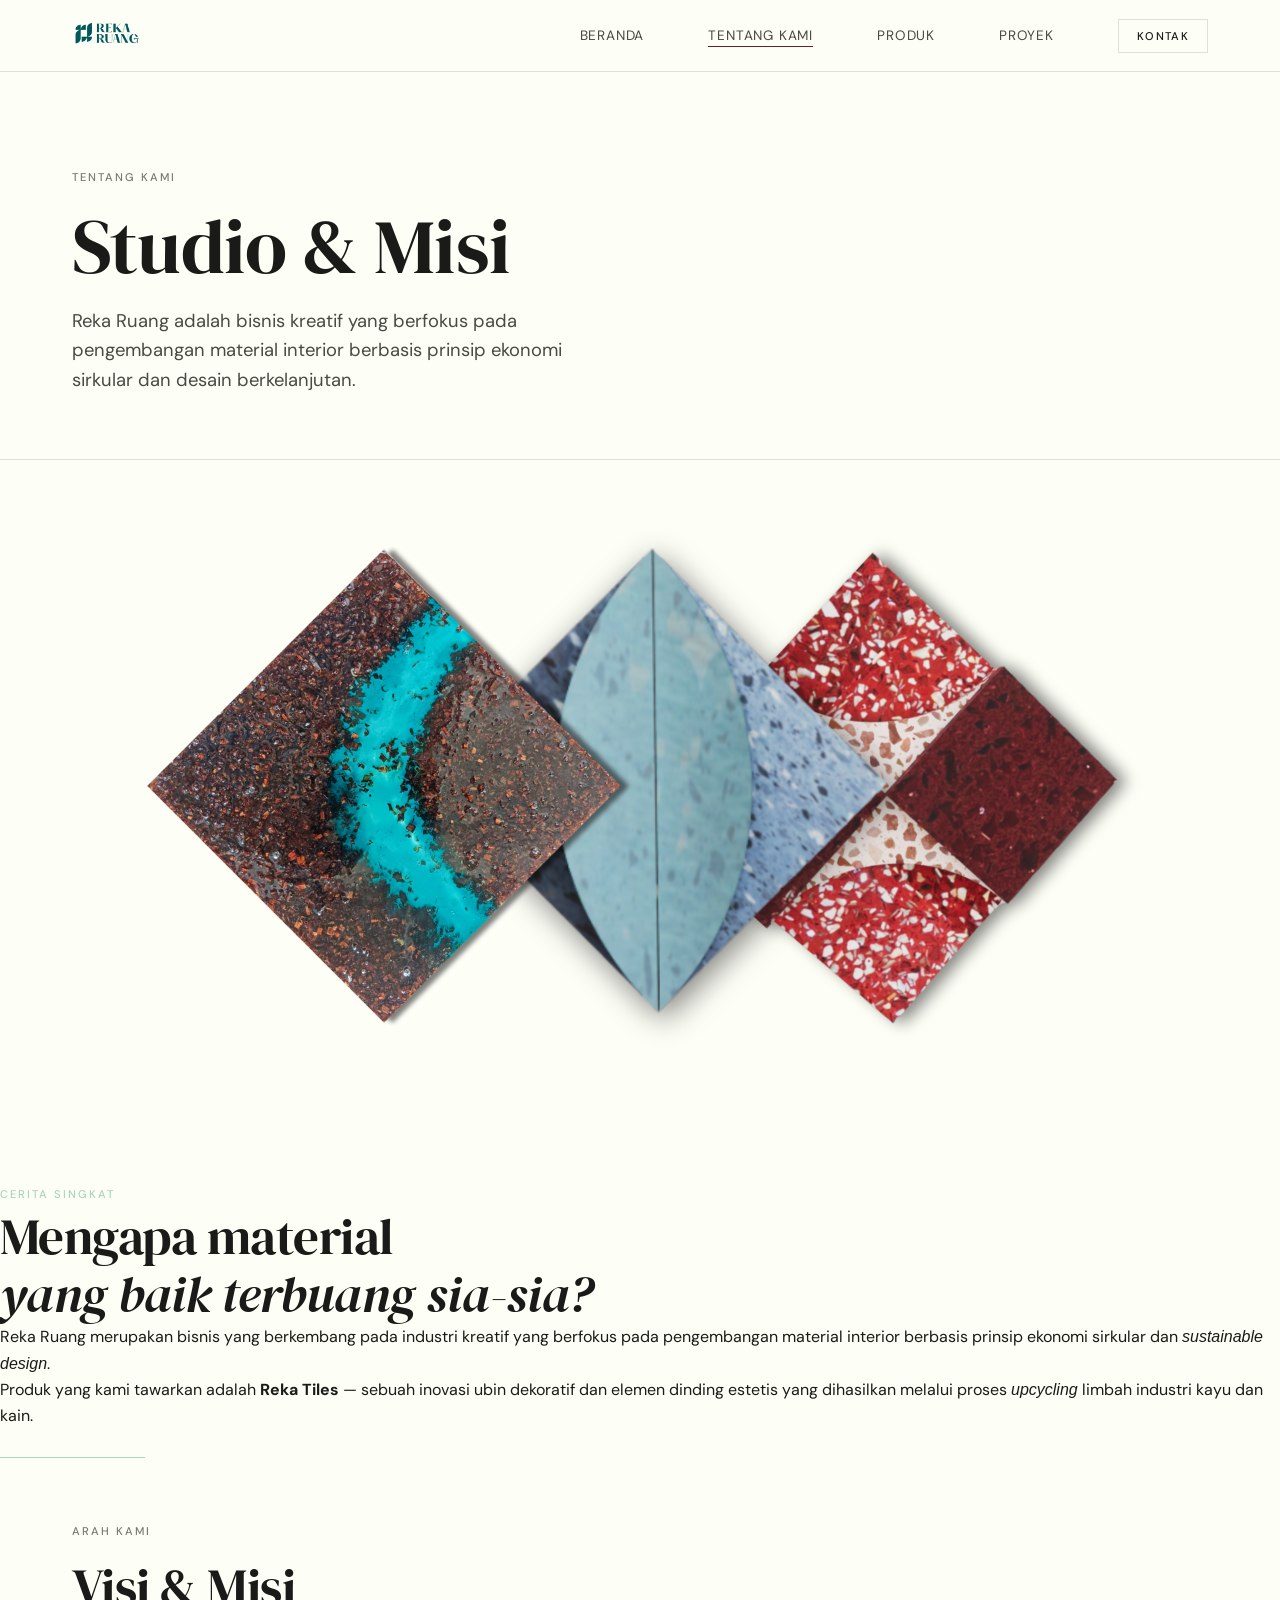
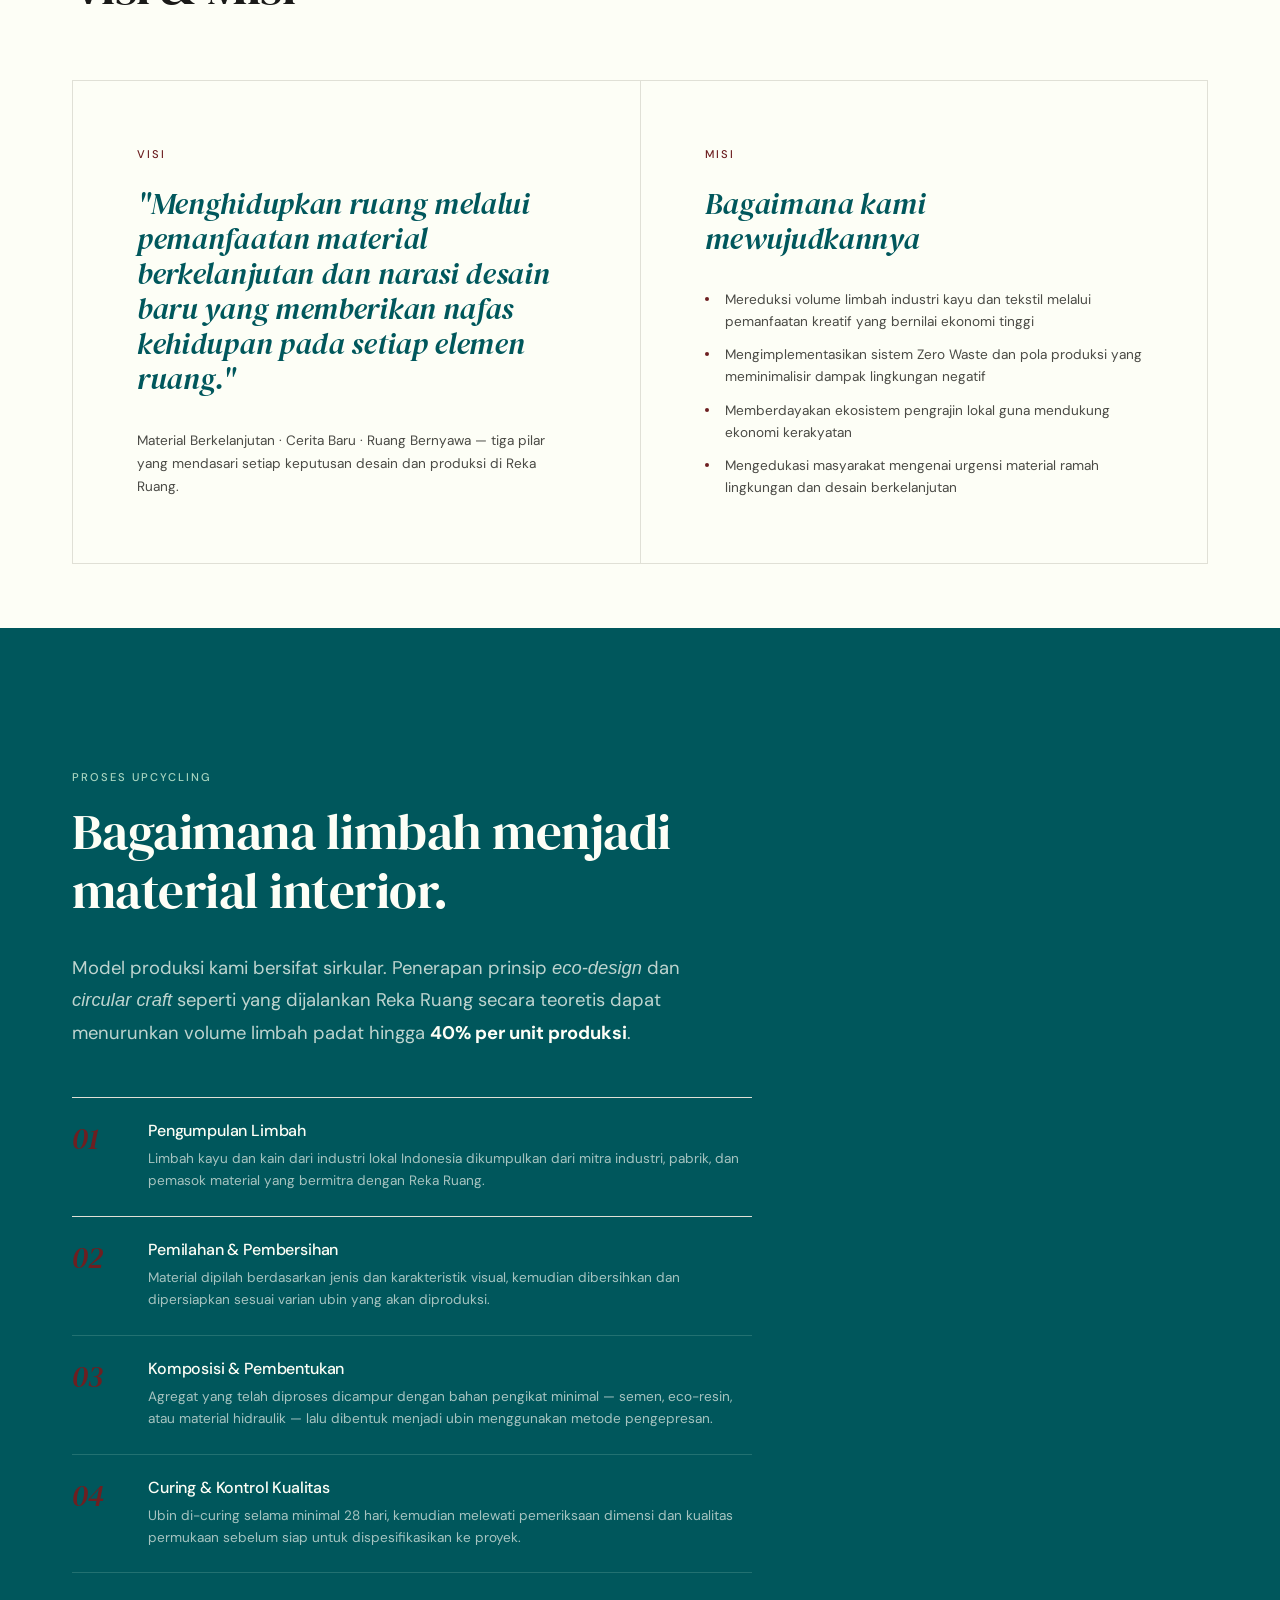
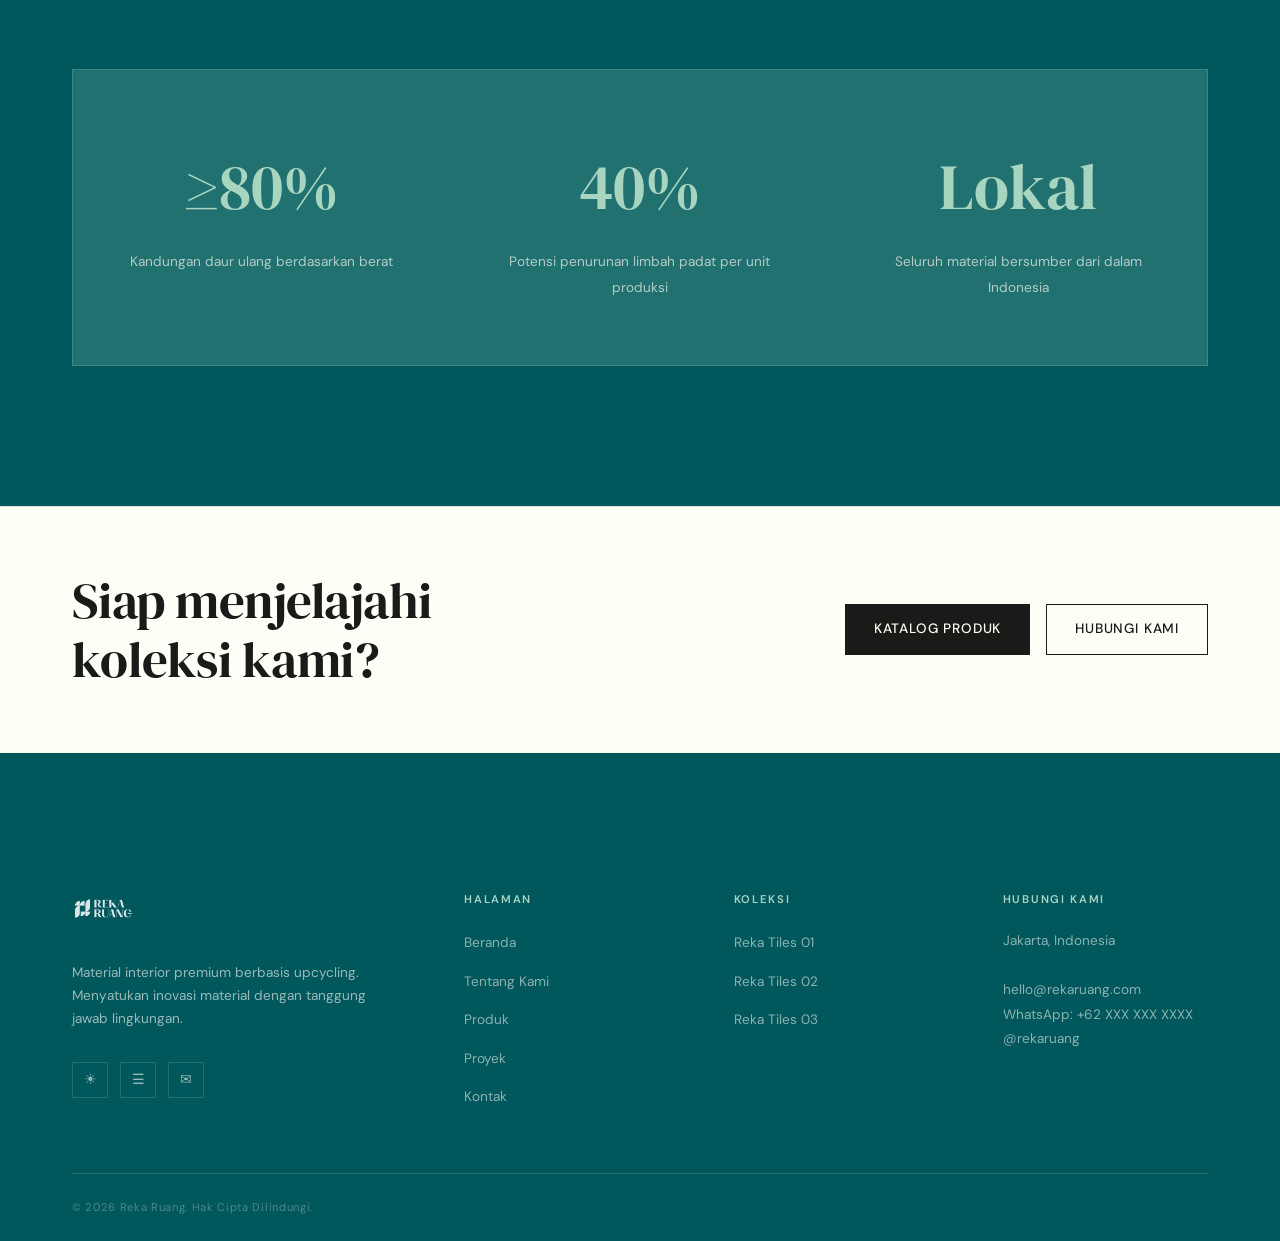
==== commit c0cb1048: "Merge branch 'home-product'" ====
--- a/about.html
+++ b/about.html
@@ -18,14 +18,14 @@
   <main>
 
     <!-- ══ PAGE HEADER ══ -->
-    <header class="page-header" aria-label="About page header">
+    <header class="page-header" aria-label="Tentang Reka Ruang">
       <div class="container">
         <div class="page-header-inner">
           <div>
-            <span class="label">About</span>
-            <h1>Studio &amp; Mission</h1>
-            <p>We reclaim Indonesian industrial material waste and turn it into interior surfaces that designers
-              actually want to specify.</p>
+            <span class="label">Tentang Kami</span>
+            <h1>Studio &amp; Misi</h1>
+            <p>Reka Ruang adalah bisnis kreatif yang berfokus pada pengembangan material interior berbasis prinsip
+              ekonomi sirkular dan desain berkelanjutan.</p>
           </div>
         </div>
       </div>
@@ -34,23 +34,20 @@
     <!-- ══ STORY SPLIT ══ -->
     <div class="about-split" aria-labelledby="story-heading">
       <div class="about-split-img">
-        <img src="assets/images/ASSET V4.png" alt="Reka Tiles collection — the three tile variants arranged"
-          loading="eager">
+        <img src="assets/images/ASSET V4.png" alt="Koleksi Reka Tiles — tiga varian ubin yang disusun" loading="eager">
       </div>
       <div class="about-split-text reveal">
-        <span class="label-light">Founding Story</span>
-        <h2 id="story-heading">Why does good<br><em>material get wasted?</em></h2>
+        <span class="label-light">Cerita Singkat</span>
+        <h2 id="story-heading">Mengapa material<br><em>yang baik terbuang sia-sia?</em></h2>
         <p>
-          <!-- PLACEHOLDER — replace with real founding story -->
-          Reka Ruang was founded by designers who kept watching high-quality material leave Indonesian factories and
-          construction sites as waste. Broken ceramic stock. Glass fragments. Mineral aggregate. Material with form,
-          character, and physical integrity — discarded because it was no longer suitable in its original format.
+          Reka Ruang merupakan bisnis yang berkembang pada industri kreatif yang berfokus pada pengembangan material
+          interior berbasis prinsip ekonomi sirkular dan <em>sustainable design</em>.
         </p>
         <p>
-          The studio exists to answer a different question: if this material still has value, can we turn it into
-          something a specifier would proudly put on a project drawing?
+          Produk yang kami tawarkan adalah <strong>Reka Tiles</strong> — sebuah inovasi ubin dekoratif dan elemen
+          dinding estetis yang dihasilkan melalui proses <em>upcycling</em> limbah industri kayu dan kain.
         </p>
-        <a href="catalog.html" class="link-arrow link-arrow-light">Explore the collection &rarr;</a>
+        <a href="catalog.html" class="link-arrow link-arrow-light">Jelajahi koleksi &rarr;</a>
       </div>
     </div>
 
@@ -58,33 +55,33 @@
     <section class="section-md" aria-labelledby="vm-heading">
       <div class="container">
         <div style="margin-bottom:var(--s8);" class="reveal">
-          <span class="label" style="display:block;margin-bottom:var(--s4);">Direction</span>
-          <h2 id="vm-heading">Vision &amp; Mission</h2>
+          <span class="label" style="display:block;margin-bottom:var(--s4);">Arah Kami</span>
+          <h2 id="vm-heading">Visi &amp; Misi</h2>
         </div>
 
         <div class="vision-mission-grid">
           <div class="vm-card reveal">
-            <span class="label-accent">Vision</span>
+            <span class="label-accent">Visi</span>
             <h3>
-              <!-- PLACEHOLDER -->
-              "An interior materials industry where zero good material is wasted."
+              "Menghidupkan ruang melalui pemanfaatan material berkelanjutan dan narasi desain baru yang memberikan
+              nafas kehidupan pada setiap elemen ruang."
             </h3>
             <p style="font-size:var(--text-sm);color:var(--text-secondary);line-height:1.7;">
-              We see a built environment where sustainability is embedded in material specification — where architects
-              choose materials that are better for the planet without compromising design quality.
+              Material Berkelanjutan · Cerita Baru · Ruang Bernyawa — tiga pilar yang mendasari setiap keputusan desain
+              dan produksi di Reka Ruang.
             </p>
           </div>
 
           <div class="vm-card reveal reveal-d1">
-            <span class="label-accent">Mission</span>
-            <h3>How we work toward it</h3>
+            <span class="label-accent">Misi</span>
+            <h3>Bagaimana kami mewujudkannya</h3>
             <ul>
-              <!-- PLACEHOLDER — replace with real mission points -->
-              <li>Transform industrial material waste into premium, specifiable interior surfaces</li>
-              <li>Make sustainable materials accessible to the design and construction industry</li>
-              <li>Document the material composition and environmental benefit of every product</li>
-              <li>Develop new upcycling processes that expand what's possible with reclaimed material</li>
-              <li>Build trust with architects and designers through consistent quality and transparency</li>
+              <li>Mereduksi volume limbah industri kayu dan tekstil melalui pemanfaatan kreatif yang bernilai ekonomi
+                tinggi</li>
+              <li>Mengimplementasikan sistem Zero Waste dan pola produksi yang meminimalisir dampak lingkungan
+                negatif</li>
+              <li>Memberdayakan ekosistem pengrajin lokal guna mendukung ekonomi kerakyatan</li>
+              <li>Mengedukasi masyarakat mengenai urgensi material ramah lingkungan dan desain berkelanjutan</li>
             </ul>
           </div>
         </div>
@@ -95,15 +92,14 @@
     <section class="section dark-band" aria-labelledby="process-heading">
       <div class="container">
         <div style="max-width:640px;" class="reveal">
-          <span class="label-light" style="display:block;margin-bottom:var(--s4);">Upcycling Process</span>
+          <span class="label-light" style="display:block;margin-bottom:var(--s4);">Proses Upcycling</span>
           <h2 id="process-heading" style="color:var(--color-canvas);margin-bottom:var(--s6);">
-            How waste becomes<br>interior material.
+            Bagaimana limbah menjadi<br>material interior.
           </h2>
           <p style="color:rgba(253,254,246,0.75);font-size:var(--text-lg);line-height:1.75;margin-bottom:var(--s4);">
-            <!-- PLACEHOLDER — replace with verified process description -->
-            Our production model is circular. We source waste material from local Indonesian factories, demolition
-            sites, and material suppliers — collected in the state they arrive and processed at our studio into
-            tile-grade material.
+            Model produksi kami bersifat sirkular. Penerapan prinsip <em>eco-design</em> dan <em>circular craft</em>
+            seperti yang dijalankan Reka Ruang secara teoretis dapat menurunkan volume limbah padat hingga <strong
+              style="color:var(--color-canvas);">40% per unit produksi</strong>.
           </p>
         </div>
 
@@ -111,50 +107,51 @@
           <div class="process-item reveal">
             <span class="process-num">01</span>
             <div class="process-text">
-              <h4 style="color:var(--color-canvas);">Sourcing</h4>
-              <p style="color:rgba(253,254,246,0.65);">Broken ceramics, glass fragments, mineral aggregate, and fired
-                clay waste collected from industrial partners and demolition sites across Indonesia.</p>
+              <h4 style="color:var(--color-canvas);">Pengumpulan Limbah</h4>
+              <p style="color:rgba(253,254,246,0.65);">Limbah kayu dan kain dari industri lokal Indonesia dikumpulkan
+                dari mitra industri, pabrik, dan pemasok material yang bermitra dengan Reka Ruang.</p>
             </div>
           </div>
           <div class="process-item reveal reveal-d1" style="border-color:var(--border-dark);">
             <span class="process-num">02</span>
             <div class="process-text">
-              <h4 style="color:var(--color-canvas);">Processing</h4>
-              <p style="color:rgba(253,254,246,0.65);">Materials are cleaned, sorted by type and visual character, then
-                crushed, milled, or sized depending on the tile variant being produced.</p>
+              <h4 style="color:var(--color-canvas);">Pemilahan &amp; Pembersihan</h4>
+              <p style="color:rgba(253,254,246,0.65);">Material dipilah berdasarkan jenis dan karakteristik visual,
+                kemudian dibersihkan dan dipersiapkan sesuai varian ubin yang akan diproduksi.</p>
             </div>
           </div>
           <div class="process-item reveal reveal-d2" style="border-color:var(--border-dark);">
             <span class="process-num">03</span>
             <div class="process-text">
-              <h4 style="color:var(--color-canvas);">Composing</h4>
-              <p style="color:rgba(253,254,246,0.65);">Processed aggregate is blended with a minimal binder — cement,
-                eco-resin, or hydraulic material — and formed into tiles using our pressing method.</p>
+              <h4 style="color:var(--color-canvas);">Komposisi &amp; Pembentukan</h4>
+              <p style="color:rgba(253,254,246,0.65);">Agregat yang telah diproses dicampur dengan bahan pengikat
+                minimal — semen, eco-resin, atau material hidraulik — lalu dibentuk menjadi ubin menggunakan metode
+                pengepresan.</p>
             </div>
           </div>
           <div class="process-item reveal reveal-d3" style="border-color:var(--border-dark);">
             <span class="process-num">04</span>
             <div class="process-text">
-              <h4 style="color:var(--color-canvas);">Curing &amp; QC</h4>
-              <p style="color:rgba(253,254,246,0.65);">Tiles cure for a minimum of 28 days, then pass dimensional and
-                surface quality checks before release for specification.</p>
+              <h4 style="color:var(--color-canvas);">Curing &amp; Kontrol Kualitas</h4>
+              <p style="color:rgba(253,254,246,0.65);">Ubin di-curing selama minimal 28 hari, kemudian melewati
+                pemeriksaan dimensi dan kualitas permukaan sebelum siap untuk dispesifikasikan ke proyek.</p>
             </div>
           </div>
         </div>
 
         <!-- Impact numbers -->
-        <div class="impact-row" style="margin-top:var(--s9);border:1px solid var(--border-dark);" class="reveal">
+        <div class="impact-row" style="margin-top:var(--s9);border:1px solid var(--border-dark);">
           <div class="impact-item">
             <span class="impact-num">&ge;80%</span>
-            <span class="impact-label">Recycled content by weight</span>
+            <span class="impact-label">Kandungan daur ulang berdasarkan berat</span>
           </div>
           <div class="impact-item">
-            <span class="impact-num">0t</span>
-            <span class="impact-label">Virgin raw clay used</span>
+            <span class="impact-num">40%</span>
+            <span class="impact-label">Potensi penurunan limbah padat per unit produksi</span>
           </div>
           <div class="impact-item">
-            <span class="impact-num">Local</span>
-            <span class="impact-label">All material sourced within Indonesia</span>
+            <span class="impact-num">Lokal</span>
+            <span class="impact-label">Seluruh material bersumber dari dalam Indonesia</span>
           </div>
         </div>
       </div>
@@ -162,14 +159,14 @@
 
     <!-- ══ CTA ══ -->
     <section class="section-sm" style="padding:var(--s8) 0;border-top:1px solid var(--border);"
-      aria-label="Collection call to action">
+      aria-label="Ajakan menjelajahi koleksi">
       <div class="container">
         <div style="display:flex;justify-content:space-between;align-items:center;flex-wrap:wrap;gap:var(--s5);"
           class="reveal">
-          <h2>Ready to explore<br>the collection?</h2>
+          <h2>Siap menjelajahi<br>koleksi kami?</h2>
           <div style="display:flex;gap:var(--s4);flex-wrap:wrap;">
-            <a href="catalog.html" class="btn btn-dark">Product Catalog</a>
-            <a href="contact.html" class="btn btn-outline">Get in Touch</a>
+            <a href="catalog.html" class="btn btn-dark">Katalog Produk</a>
+            <a href="contact.html" class="btn btn-outline">Hubungi Kami</a>
           </div>
         </div>
       </div>
--- a/css/style.css
+++ b/css/style.css
@@ -1454,7 +1454,7 @@
 
 .gallery-grid-page {
   display: grid;
-  grid-template-columns: repeat(2, 1fr);
+  grid-template-columns: repeat(3, 1fr);
   gap: 2px;
 }
 
@@ -1464,6 +1464,7 @@
   aspect-ratio: 4/3;
   cursor: pointer;
   background: #f0f0e8;
+  border: 1px solid var(--border);
 }
 
 .gallery-page-item img {
@@ -1471,6 +1472,10 @@
   height: 100%;
   object-fit: cover;
   transition: transform var(--dur-slow) var(--ease);
+  display: block;
+  visibility: visible;
+  opacity: 1;
+  background: #f0f0e8;
 }
 
 .gallery-page-item:hover img {
@@ -1480,6 +1485,7 @@
 .gallery-page-item.wide {
   grid-column: span 2;
   aspect-ratio: 16/6;
+  margin-bottom: var(--s5);
 }
 
 .gallery-caption-overlay {
@@ -1506,6 +1512,94 @@
 .gallery-caption-overlay p {
   color: var(--muted);
   font-size: var(--text-xs);
+}
+
+/* ── Gallery Modal ── */
+.gallery-modal-overlay {
+  position: fixed;
+  top: 0;
+  left: 0;
+  right: 0;
+  bottom: 0;
+  background: rgba(10, 10, 8, 0.55);
+  backdrop-filter: blur(10px);
+  -webkit-backdrop-filter: blur(10px);
+  z-index: 3000;
+  display: flex;
+  align-items: center;
+  justify-content: center;
+  opacity: 0;
+  visibility: hidden;
+  transition: opacity 0.3s var(--ease), visibility 0.3s var(--ease);
+  padding: var(--s5);
+  pointer-events: none;
+}
+
+.gallery-modal-overlay.active {
+  opacity: 1;
+  visibility: visible;
+  pointer-events: auto;
+}
+
+.gallery-modal-container {
+  position: relative;
+  max-width: 47.5vw;
+  max-height: 47.5vh;
+  display: flex;
+  align-items: center;
+  justify-content: center;
+  overflow: visible;
+}
+
+.gallery-modal-overlay img {
+  max-width: 100%;
+  max-height: 100%;
+  width: auto;
+  height: auto;
+  object-fit: contain;
+  animation: modalZoomIn 0.3s var(--ease);
+}
+
+.gallery-modal-close {
+  position: absolute;
+  top: -50px;
+  right: 0;
+  width: 44px;
+  height: 44px;
+  background: rgba(255, 255, 255, 0.1);
+  border: none;
+  color: #ffffff;
+  font-size: 32px;
+  cursor: pointer;
+  display: flex;
+  align-items: center;
+  justify-content: center;
+  transition: background 0.2s var(--ease);
+  z-index: 3001;
+  padding: 0;
+  line-height: 1;
+}
+
+.gallery-modal-close:hover {
+  background: rgba(255, 255, 255, 0.2);
+}
+
+@keyframes modalZoomIn {
+  from {
+    opacity: 0;
+    transform: scale(0.95);
+  }
+  to {
+    opacity: 1;
+    transform: scale(1);
+  }
+}
+
+@media (max-width: 768px) {
+  .gallery-modal-container {
+    max-width: 90vw;
+    max-height: 90vh;
+  }
 }
 
 /* ── ABOUT PAGE ── */
@@ -1713,6 +1807,12 @@
 .reveal.visible {
   opacity: 1;
   transform: translateY(0);
+}
+
+/* Gallery items should show immediately */
+.gallery-page-item.reveal {
+  opacity: 1;
+  transform: none;
 }
 
 .reveal-d1 {
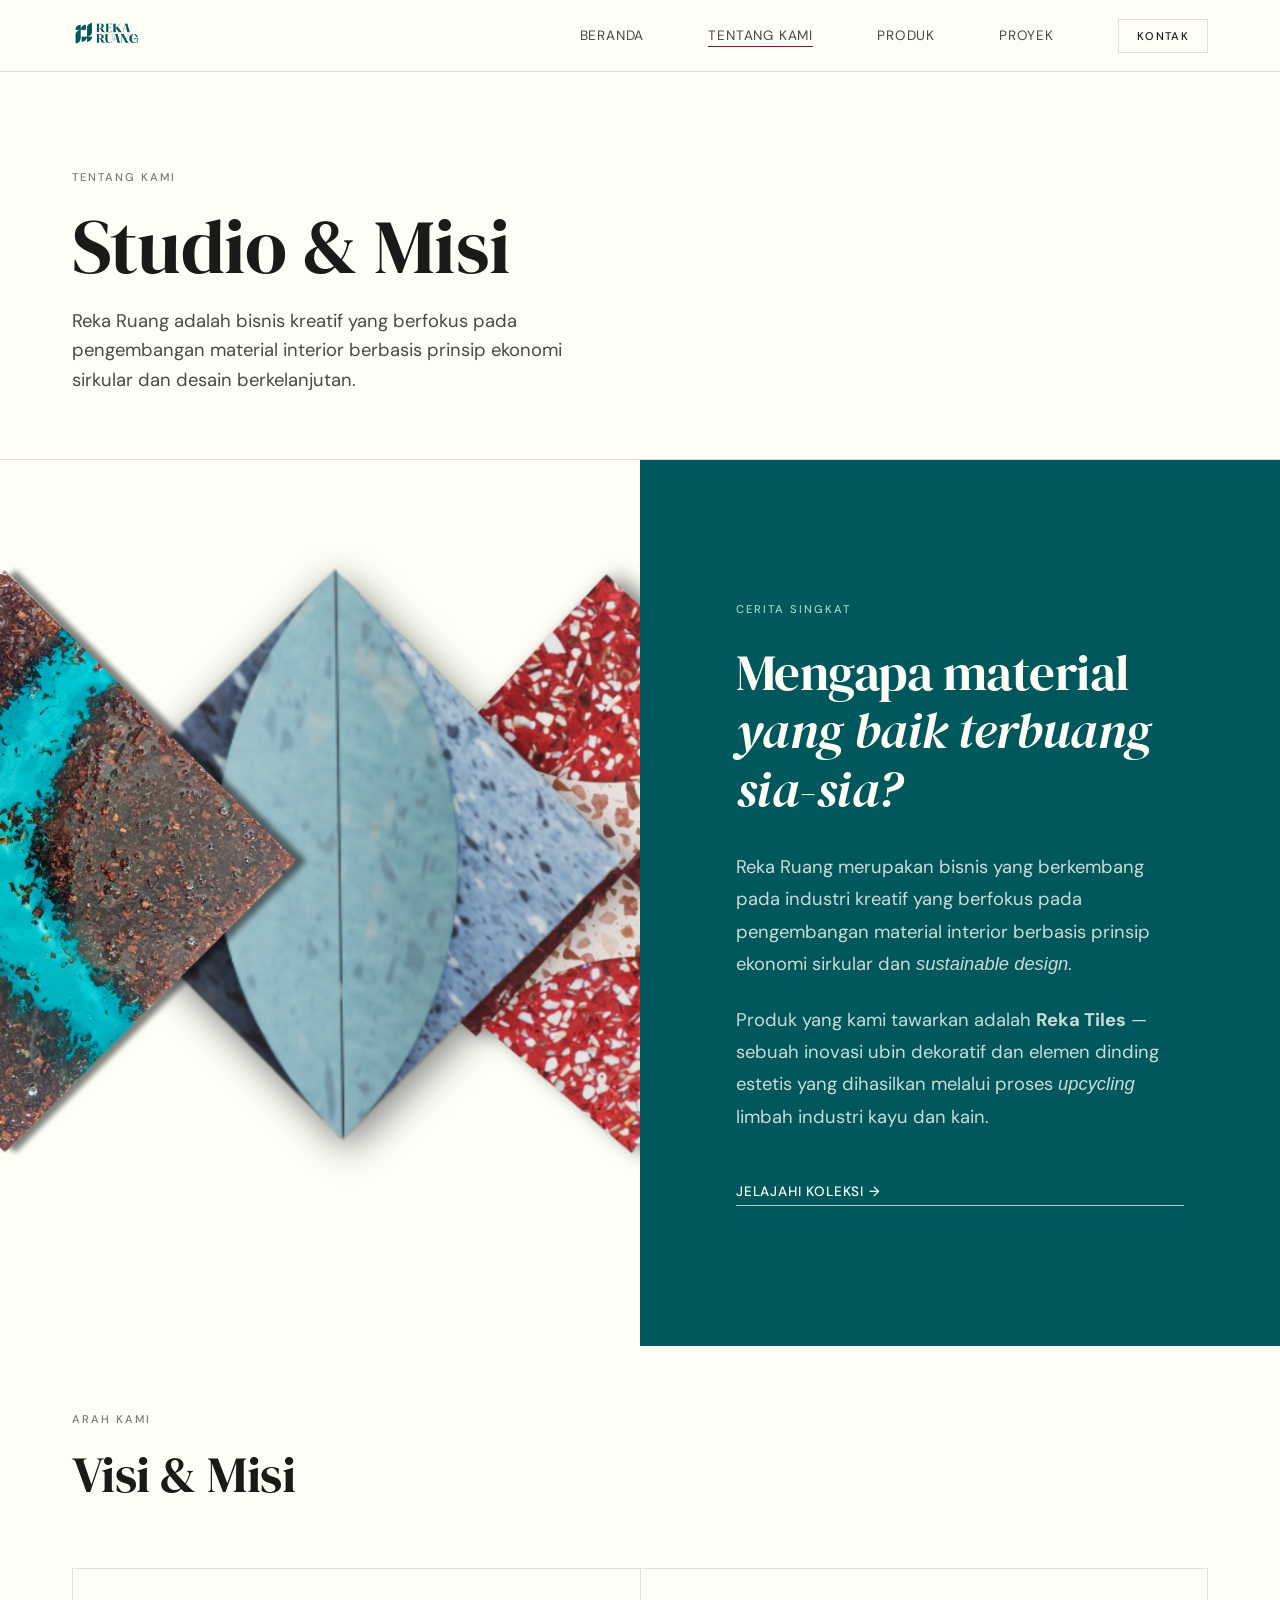
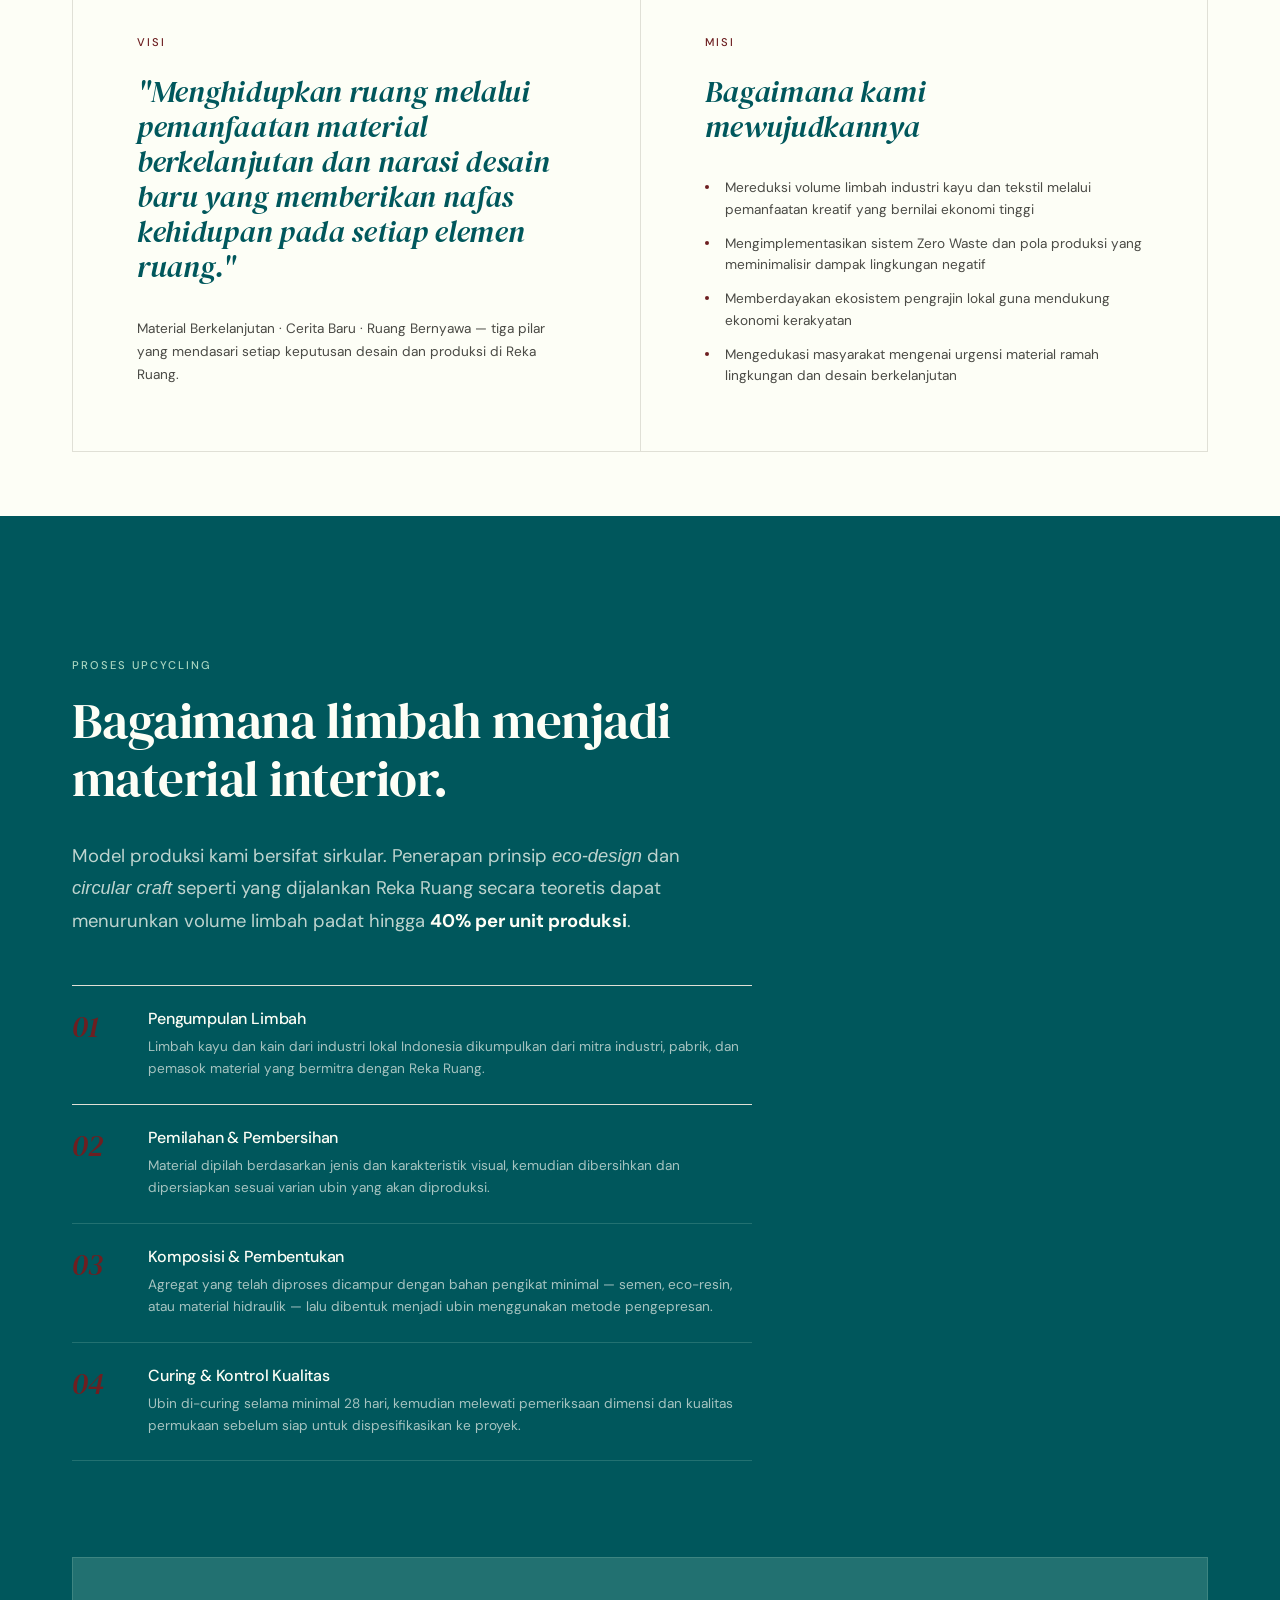
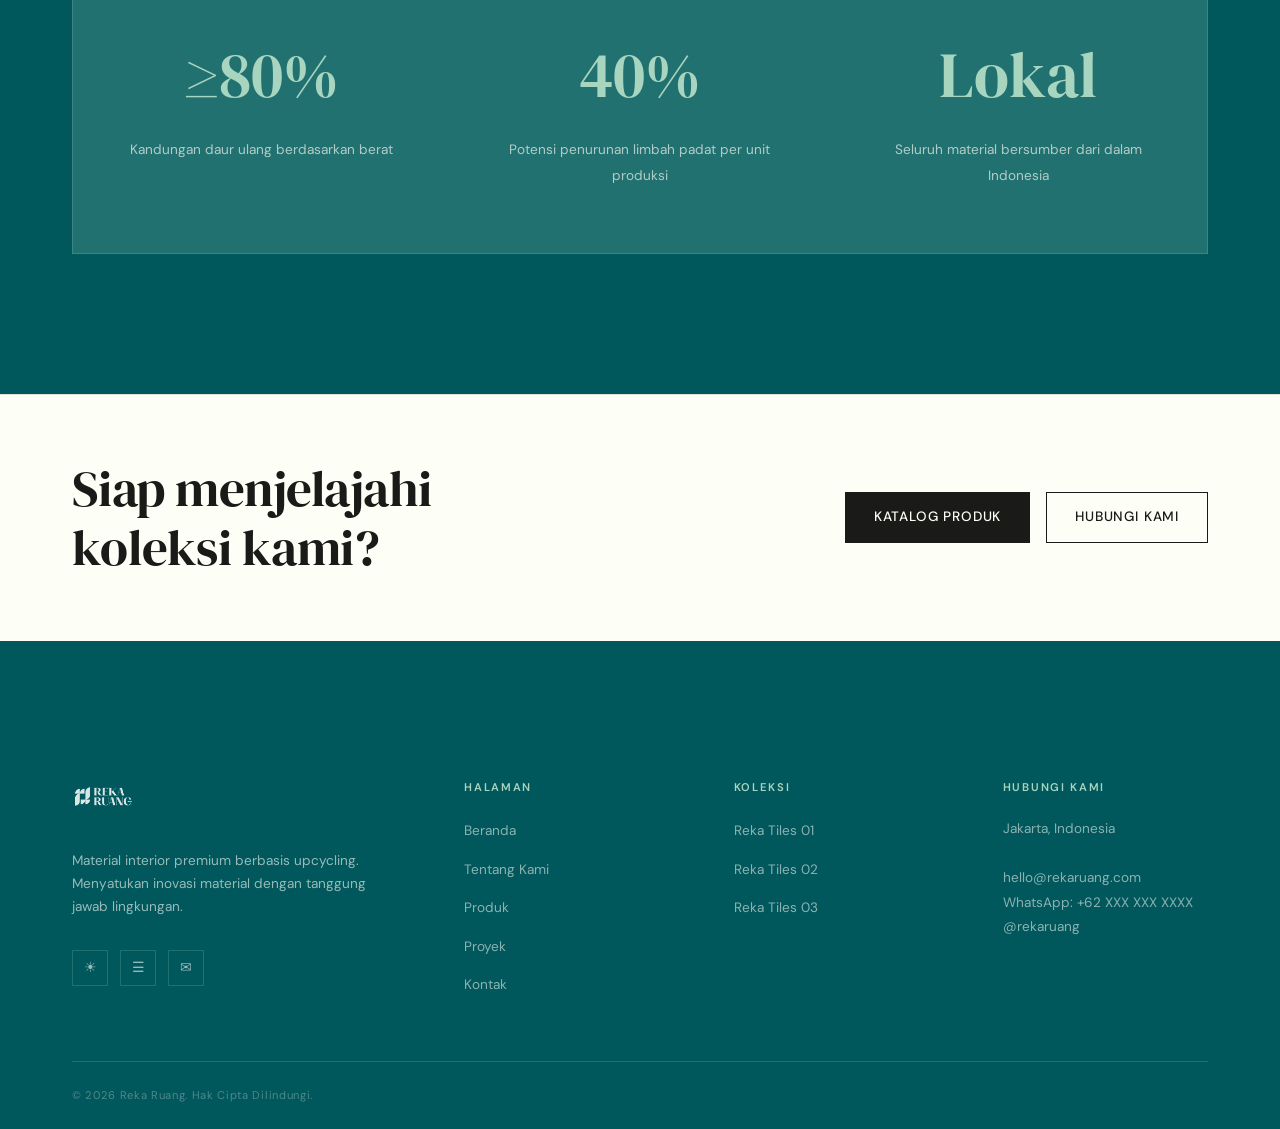
==== commit bd743a7e: "fix: bugs-about" ====
--- a/about.html
+++ b/about.html
@@ -15,21 +15,22 @@
   <!-- ══ NAVBAR (Dynamic) ══ -->
   <div id="navbar-placeholder" data-nav-class="solid"></div>
 
+  <!-- ══ PAGE HEADER ══ -->
+  <header class="page-header" aria-label="Tentang Reka Ruang">
+    <div class="container">
+      <div class="page-header-inner">
+        <div>
+          <span class="label">Tentang Kami</span>
+          <h1>Studio &amp; Misi</h1>
+          <p>Reka Ruang adalah bisnis kreatif yang berfokus pada pengembangan material interior berbasis prinsip
+            ekonomi sirkular dan desain berkelanjutan.</p>
+        </div>
+      </div>
+    </div>
+  </header>
+
   <main>
 
-    <!-- ══ PAGE HEADER ══ -->
-    <header class="page-header" aria-label="Tentang Reka Ruang">
-      <div class="container">
-        <div class="page-header-inner">
-          <div>
-            <span class="label">Tentang Kami</span>
-            <h1>Studio &amp; Misi</h1>
-            <p>Reka Ruang adalah bisnis kreatif yang berfokus pada pengembangan material interior berbasis prinsip
-              ekonomi sirkular dan desain berkelanjutan.</p>
-          </div>
-        </div>
-      </div>
-    </header>
 
     <!-- ══ STORY SPLIT ══ -->
     <div class="about-split" aria-labelledby="story-heading">
--- a/css/style.css
+++ b/css/style.css
@@ -1114,6 +1114,54 @@
   color: rgba(253, 254, 246, 0.75);
 }
 
+/* ── PROCESS / ABOUT SECTION ── */
+.about-split {
+  display: grid;
+  grid-template-columns: 1fr 1fr;
+  min-height: 560px;
+}
+
+.about-split-img {
+  position: relative;
+  overflow: hidden;
+}
+
+.about-split-img img {
+  width: 100%;
+  height: 100%;
+  object-fit: cover;
+}
+
+.about-split-text {
+  padding: var(--s10) var(--s9);
+  display: flex;
+  flex-direction: column;
+  justify-content: center;
+  background: var(--bg-dark);
+  color: var(--color-canvas);
+}
+
+.about-split-text .label-light {
+  margin-bottom: var(--s5);
+  display: block;
+}
+
+.about-split-text h2 {
+  color: var(--color-canvas);
+  margin-bottom: var(--s6);
+}
+
+.about-split-text p {
+  color: rgba(253, 254, 246, 0.8);
+  line-height: 1.75;
+  margin-bottom: var(--s5);
+  font-size: var(--text-lg);
+}
+
+.about-split-text p:last-of-type {
+  margin-bottom: var(--s7);
+}
+
 /* Process steps (About page) */
 .process-list {
   margin-top: var(--s7);
@@ -2244,5 +2292,4 @@
     line-height: 1.2;
     text-shadow: 0 2px 10px rgba(0, 0, 0, 0.3);
   }
-}
 }
